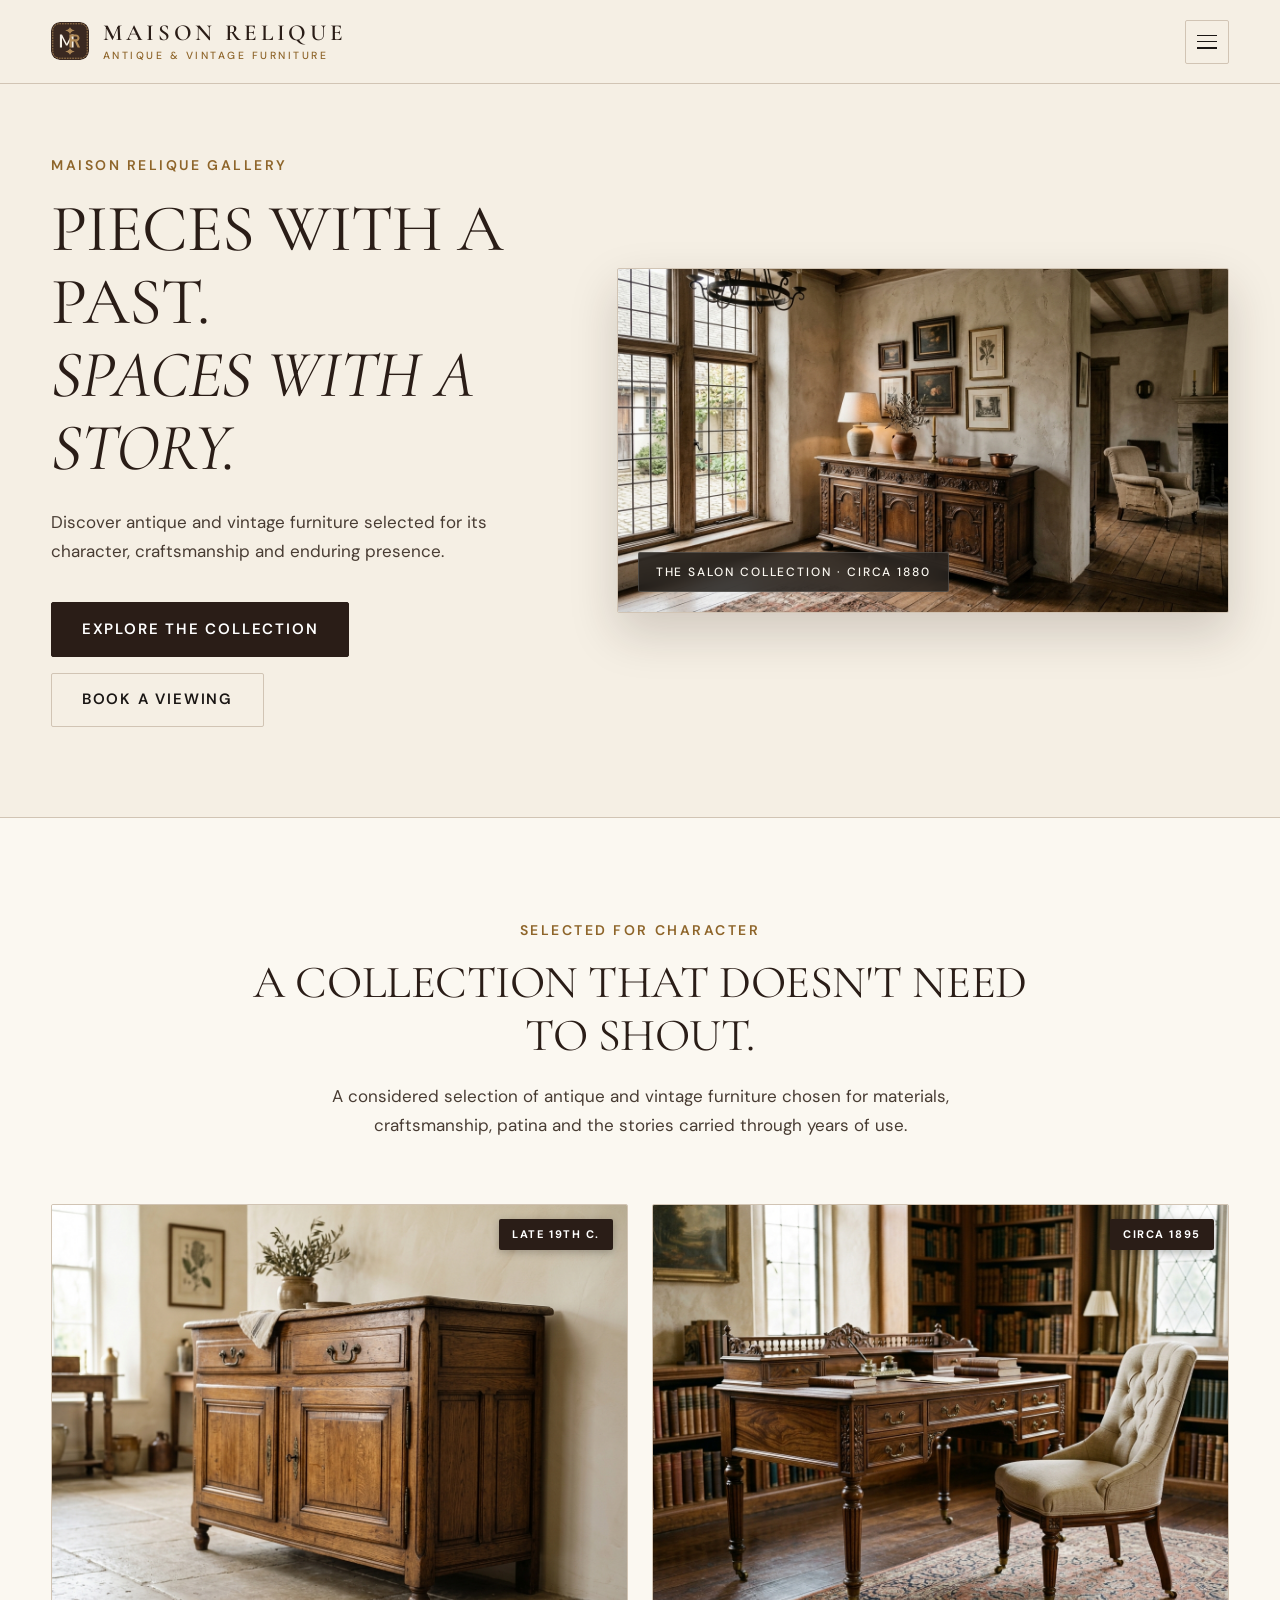
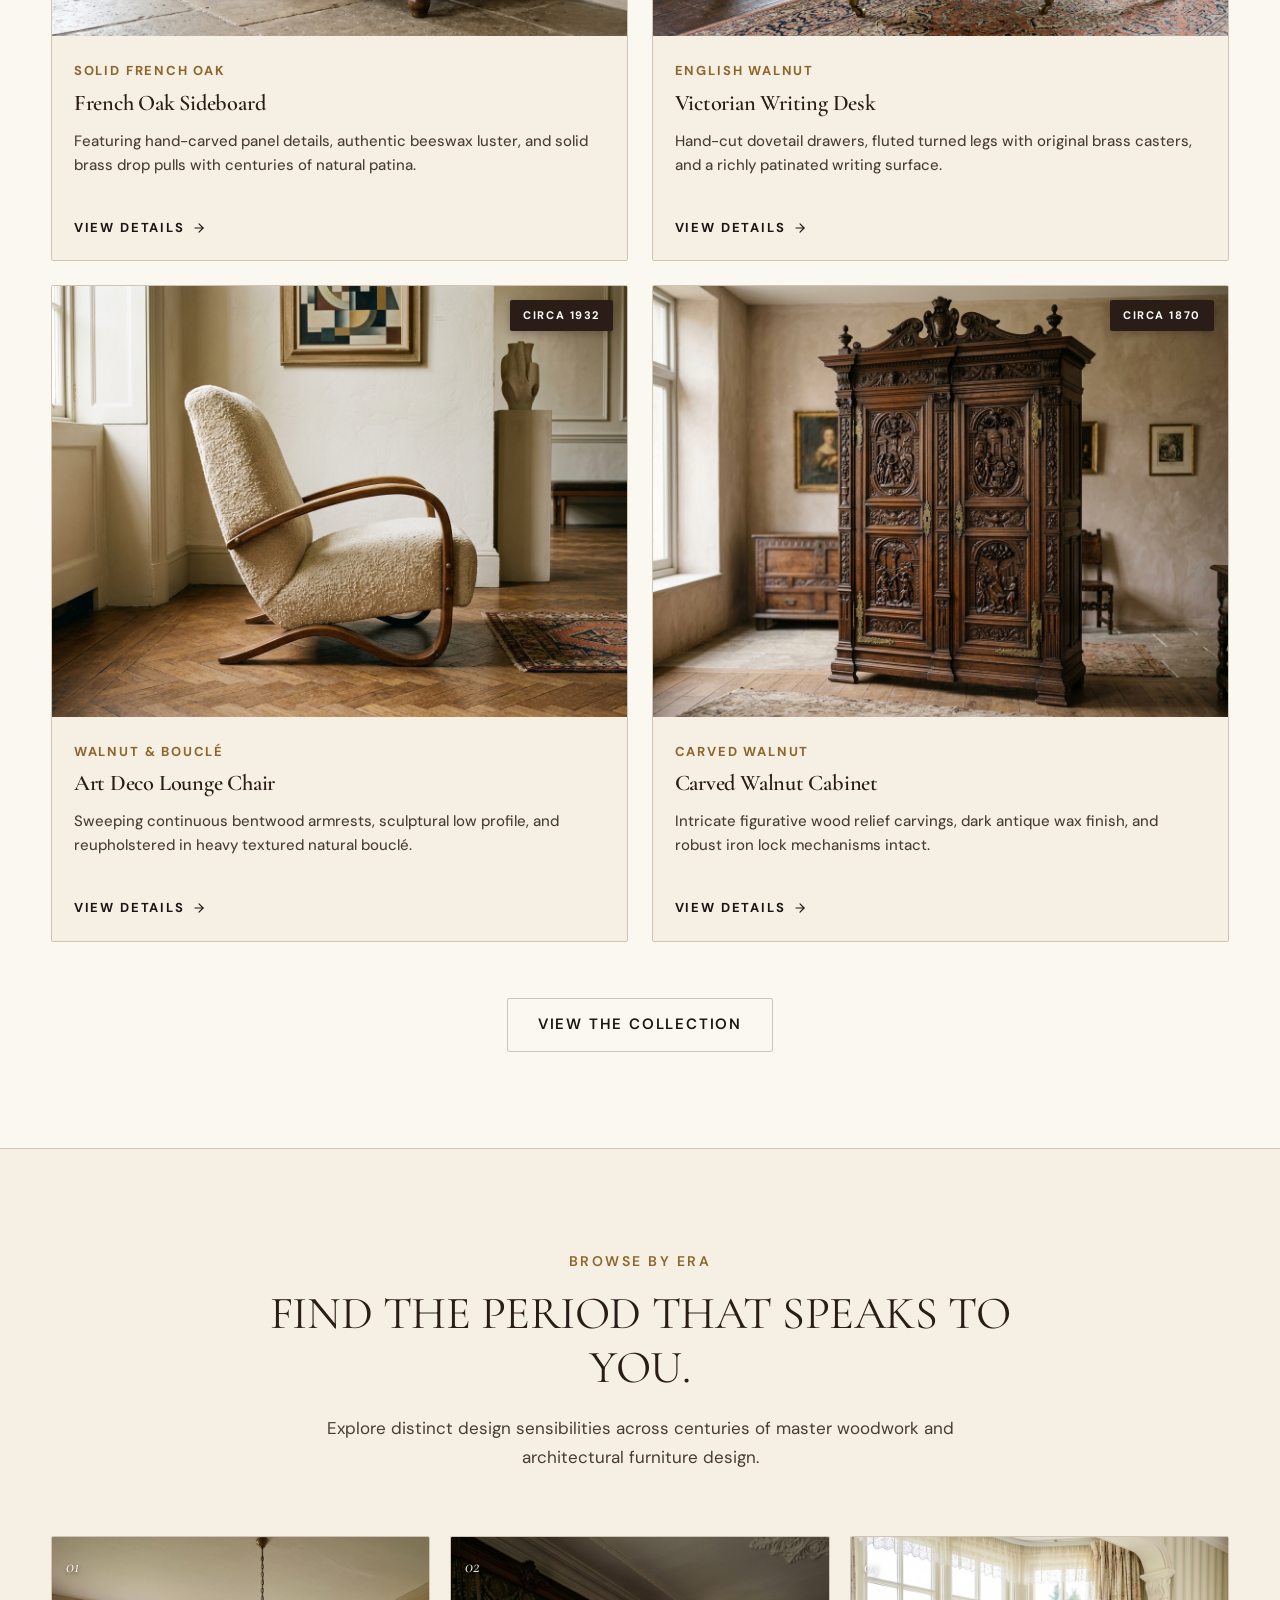
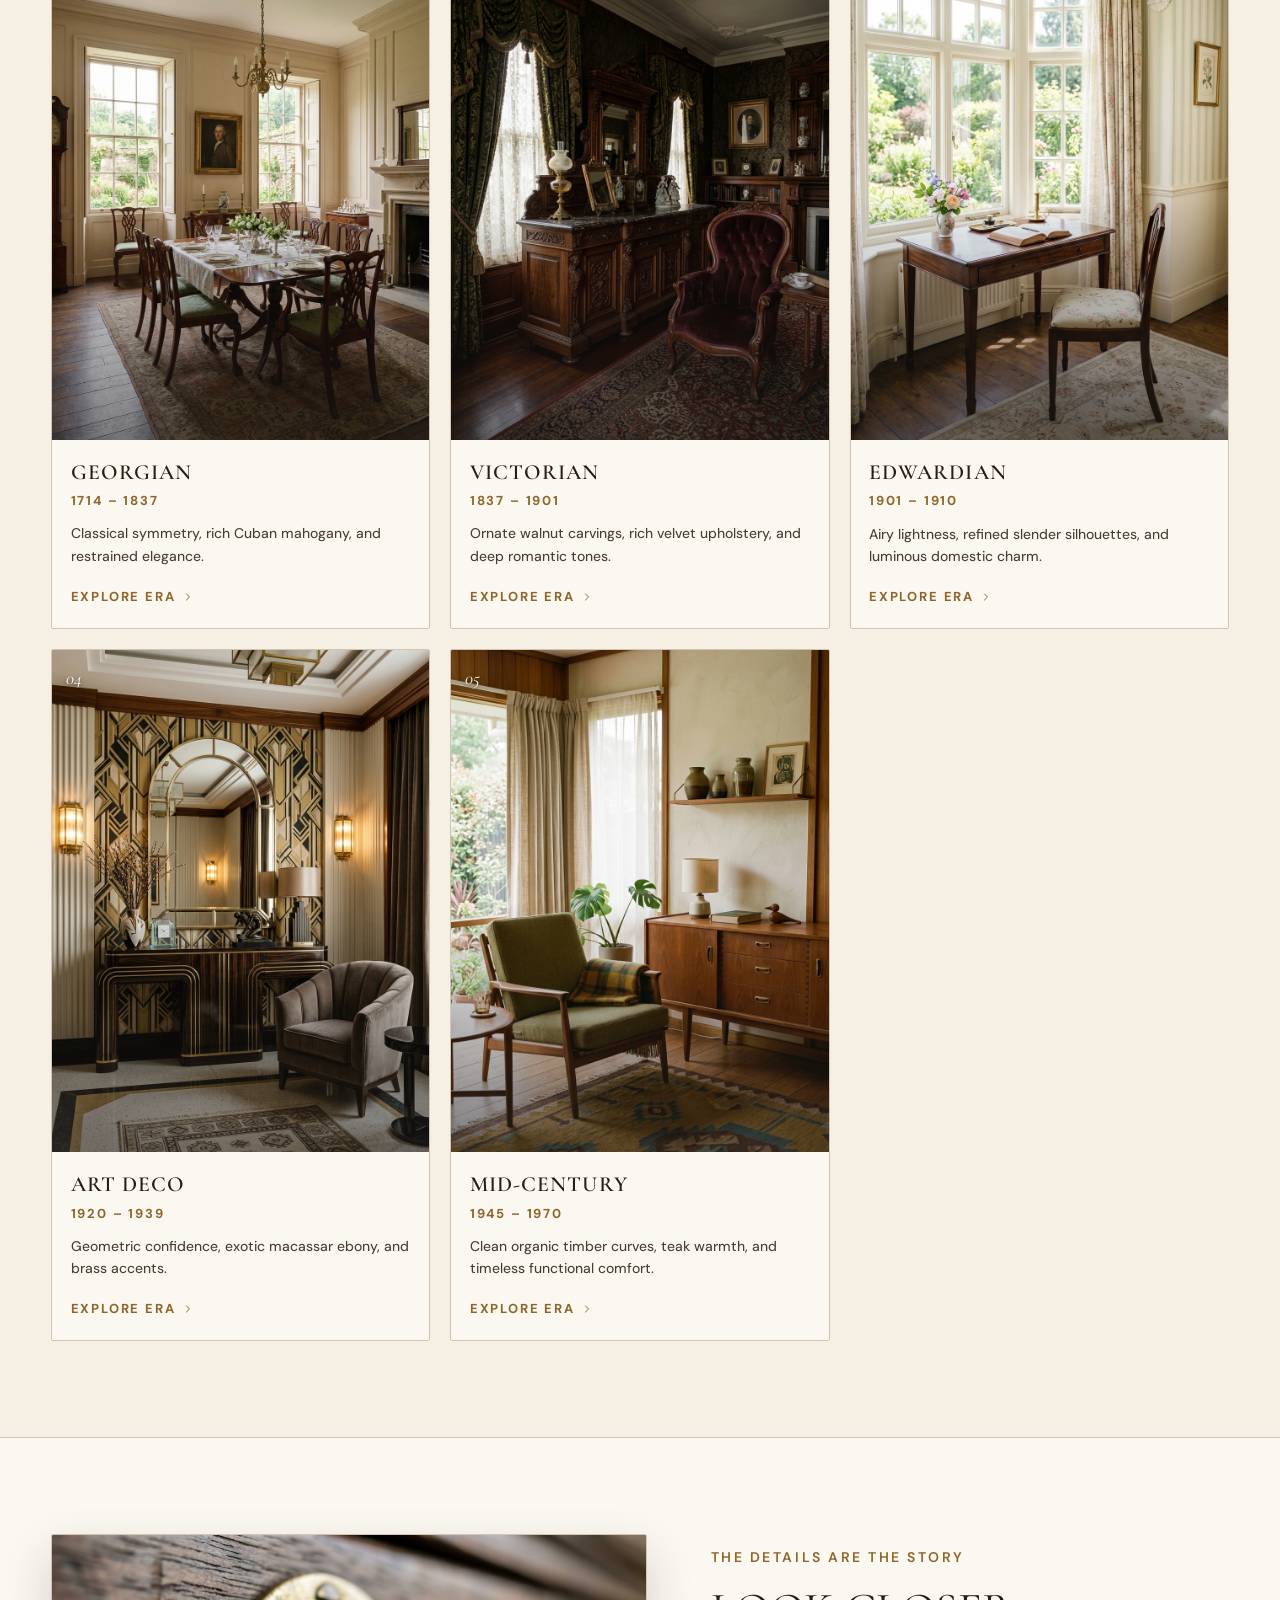
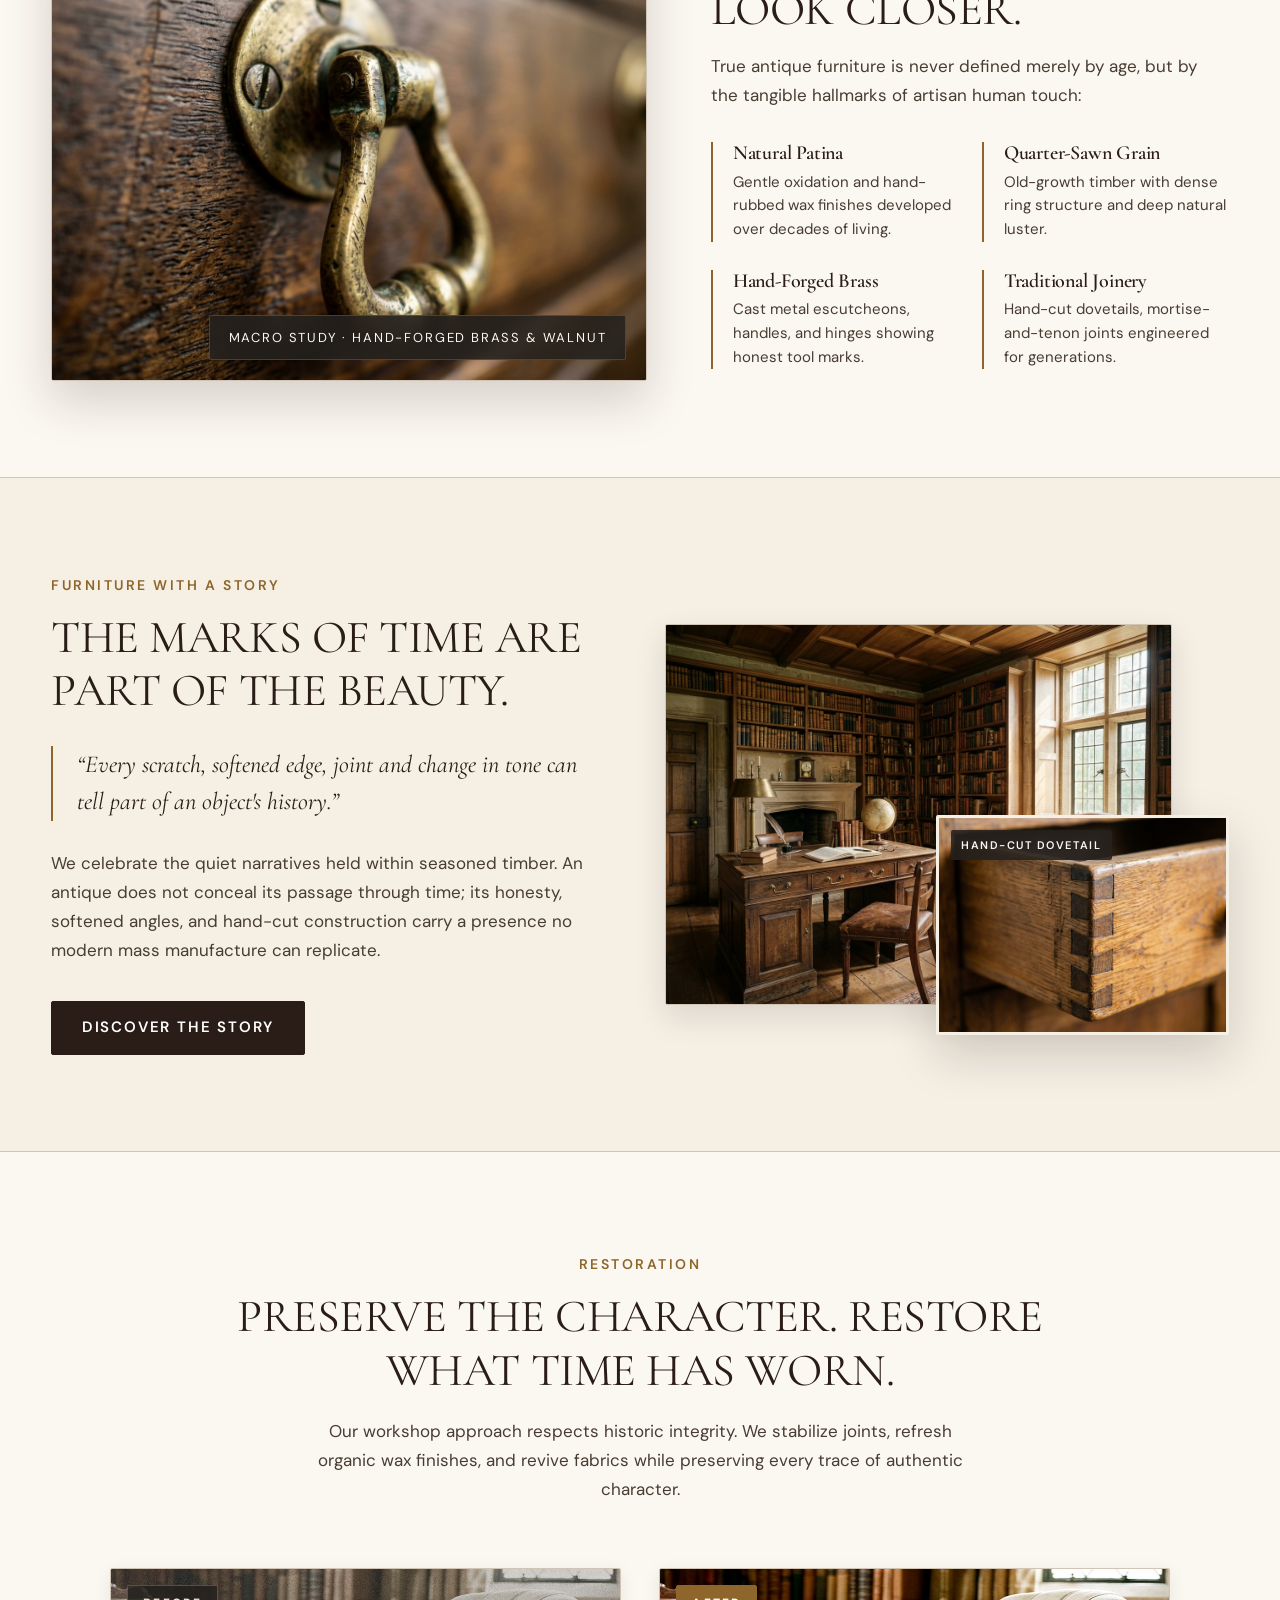
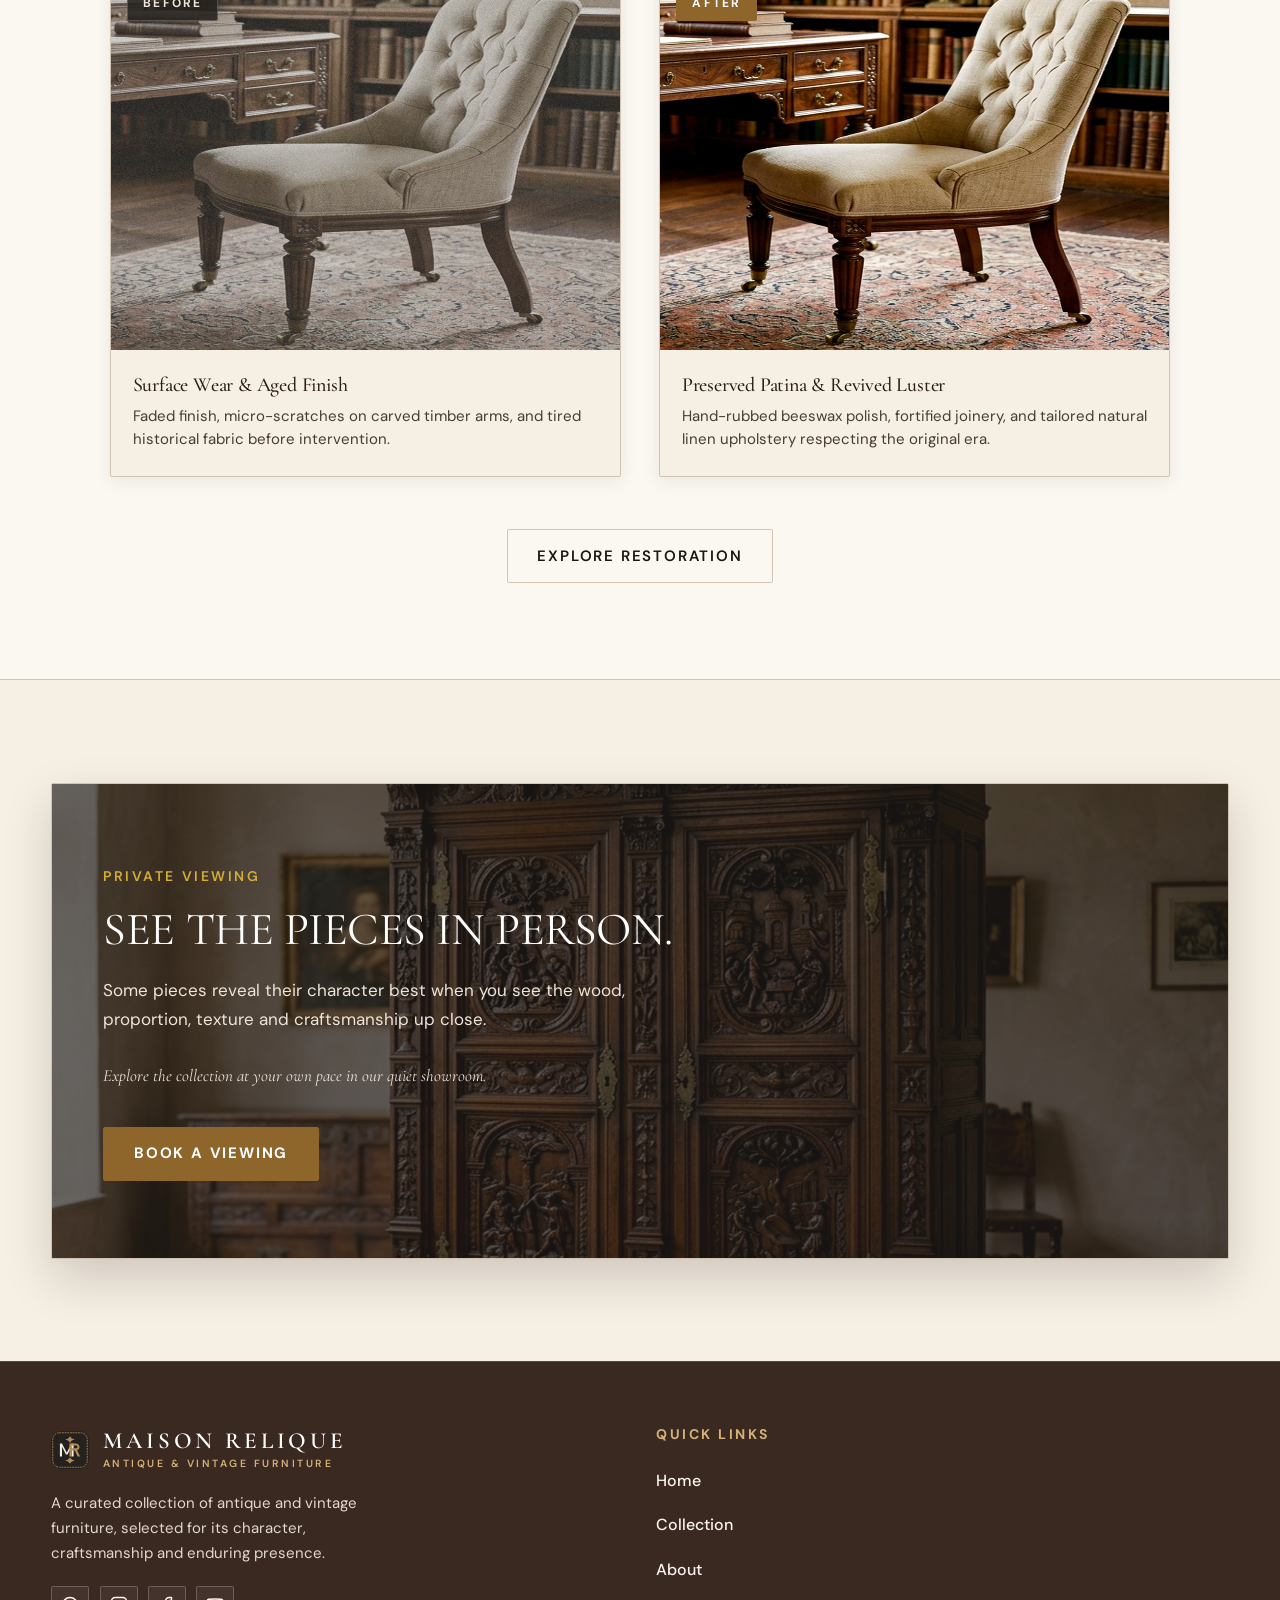
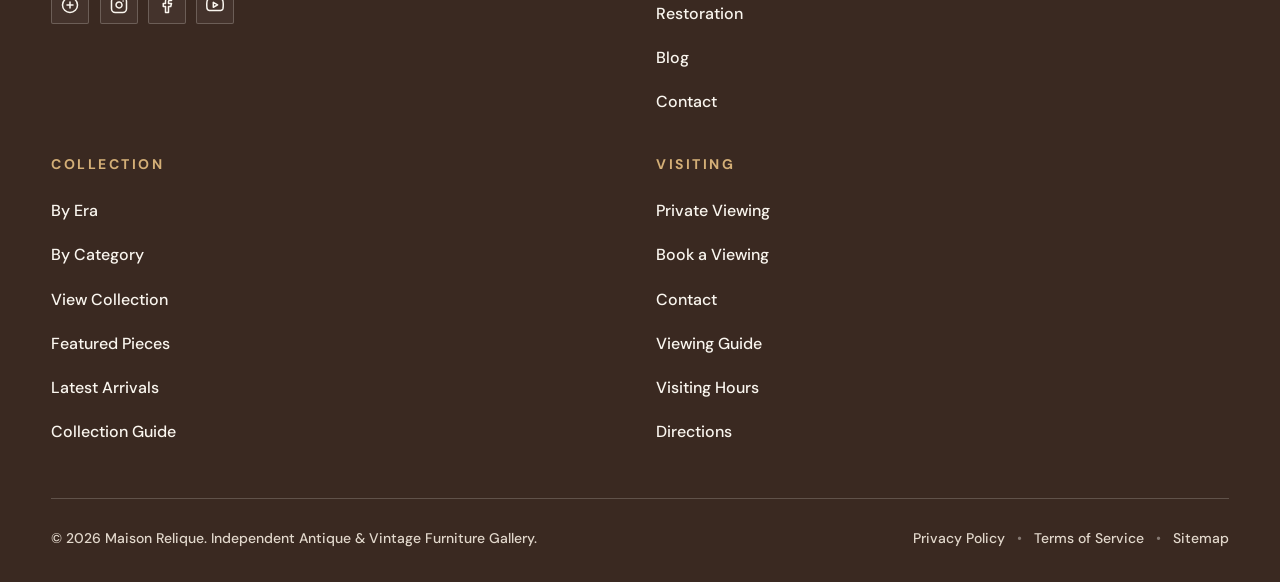
==== index.html @ ebb8146e "Initial commit" ====
<!DOCTYPE html>
<html lang="en" dir="ltr">
<head>
  <meta charset="UTF-8">
  <meta name="viewport" content="width=device-width, initial-scale=1.0">
  <title>MAISON RELIQUE — Antique &amp; Vintage Furniture Store</title>
  <meta name="description" content="Discover antique and vintage furniture selected for its character, craftsmanship and enduring presence. Pieces with a past. Spaces with a story.">

  <!-- Favicon -->
  <link rel="icon" type="image/svg+xml" href="assets/icons/favicon.svg">

  <!-- Google Fonts: Cormorant Garamond (Editorial Serif) & DM Sans (Modern Body) -->
  <link rel="preconnect" href="https://fonts.googleapis.com">
  <link rel="preconnect" href="https://fonts.gstatic.com" crossorigin>
  <link href="https://fonts.googleapis.com/css2?family=Cormorant+Garamond:ital,wght@0,300;0,400;0,500;0,600;0,700;1,400;1,600&family=DM+Sans:ital,opsz,wght@0,9..40,300;0,9..40,400;0,9..40,500;0,9..40,600;0,9..40,700;1,9..40,400&display=swap" rel="stylesheet">

  <!-- Main Stylesheet -->
  <link rel="stylesheet" href="assets/css/style.css">
</head>
<body>

  <!-- ============================================================
       GLOBAL NAVBAR (DESKTOP, TABLET & MOBILE)
       ============================================================ -->
  <header class="site-header" id="site-header">
    <div class="container header-inner">
      
      <!-- Brand Logo with MR Monogram -->
      <a href="index.html" class="brand-logo" aria-label="Maison Relique Homepage">
        <span class="brand-monogram" aria-hidden="true">
          <svg class="monogram-svg" width="38" height="38" viewBox="0 0 64 64" fill="none" xmlns="http://www.w3.org/2000/svg">
            <rect width="64" height="64" rx="14" fill="#3A2921" class="monogram-bg"/>
            <rect x="3" y="3" width="58" height="58" rx="11" fill="none" stroke="#B08A57" stroke-width="1.5" stroke-dasharray="3 1.5"/>
            <path d="M32 9 C30 13 26 14 24 14 C26 15 30 16 32 20 C34 16 38 15 40 14 C38 14 34 13 32 9 Z" fill="#B08A57"/>
            <path d="M32 55 C30 51 26 50 24 50 C26 49 30 48 32 44 C34 48 38 49 40 50 C38 50 34 51 32 55 Z" fill="#B08A57"/>
            <g>
              <path d="M15 43 L15 21 L18.5 21 L26.5 36.5 L34.5 21 L38 21 L38 43 L34.5 43 L34.5 26.5 L27.8 39.5 L25.2 39.5 L18.5 26.5 L18.5 43 Z" fill="#F5EFE4"/>
              <path d="M31 43 L31 21 L41.5 21 C45.5 21 48 23.5 48 27 C48 29.5 46.5 31.5 44 32.5 L49 43 L44.8 43 L40.2 33 L34.8 33 L34.8 43 Z M34.8 29.2 L41.2 29.2 C43.2 29.2 44.5 28.2 44.5 26.8 C44.5 25.4 43.2 24.5 41.2 24.5 L34.8 24.5 Z" fill="#B08A57"/>
            </g>
          </svg>
        </span>
        <span class="brand-text-group">
          <span class="brand-title">Maison Relique</span>
          <span class="brand-subtitle">Antique &amp; Vintage Furniture</span>
        </span>
      </a>

      <!-- Desktop Navigation (1281px+) -->
      <nav class="desktop-nav" aria-label="Primary Navigation">
        
        <!-- Home Dropdown -->
        <div class="nav-dropdown-wrapper">
          <button type="button" class="dropdown-toggle nav-link active" id="homeDropdownBtn" aria-haspopup="true" aria-expanded="false">
            <span>Home</span>
            <svg class="dropdown-arrow" width="12" height="12" viewBox="0 0 24 24" fill="none" stroke="currentColor" stroke-width="2" stroke-linecap="round" stroke-linejoin="round" aria-hidden="true"><polyline points="6 9 12 15 18 9"></polyline></svg>
          </button>
          <div class="dropdown-menu" role="menu" aria-labelledby="homeDropdownBtn">
            <a href="index.html" class="dropdown-item active" role="menuitem">Home 1</a>
            <a href="home2.html" class="dropdown-item" role="menuitem">Home 2</a>
          </div>
        </div>
        
        <!-- Direct Menu Links (Full Navigation) -->
        <a href="our-story.html" class="nav-link">About</a>
        <a href="products.html" class="nav-link">Products</a>
        <a href="journal.html" class="nav-link">Gallery</a>
        <a href="blog.html" class="nav-link">Blog</a>
        <a href="contact.html" class="nav-link">Contact</a>
      </nav>

      <!-- Action Controls (Theme, RTL, Login, Hamburger) -->
      <div class="header-actions">
        <!-- Theme Toggle Button -->
        <button type="button" class="icon-btn theme-toggle-btn" aria-label="Toggle Dark / Light Theme" title="Toggle Theme">
          <svg class="icon-moon" width="18" height="18" viewBox="0 0 24 24" fill="none" stroke="currentColor" stroke-width="2" stroke-linecap="round" stroke-linejoin="round" aria-hidden="true"><path d="M21 12.79A9 9 0 1 1 11.21 3 7 7 0 0 0 21 12.79z"></path></svg>
          <svg class="icon-sun" width="18" height="18" viewBox="0 0 24 24" fill="none" stroke="currentColor" stroke-width="2" stroke-linecap="round" stroke-linejoin="round" aria-hidden="true" style="display: none;"><circle cx="12" cy="12" r="5"></circle><line x1="12" y1="1" x2="12" y2="3"></line><line x1="12" y1="21" x2="12" y2="23"></line><line x1="4.22" y1="4.22" x2="5.64" y2="5.64"></line><line x1="18.36" y1="18.36" x2="19.78" y2="19.78"></line><line x1="1" y1="12" x2="3" y2="12"></line><line x1="21" y1="12" x2="23" y2="12"></line><line x1="4.22" y1="19.78" x2="5.64" y2="18.36"></line><line x1="18.36" y1="5.64" x2="19.78" y2="4.22"></line></svg>
        </button>

        <!-- RTL / LTR Toggle Button -->
        <button type="button" class="icon-btn rtl-toggle-btn" aria-label="Toggle Text Direction (RTL/LTR)" title="Toggle Direction">
          <svg width="18" height="18" viewBox="0 0 24 24" fill="none" stroke="currentColor" stroke-width="2" stroke-linecap="round" stroke-linejoin="round" aria-hidden="true"><path d="M4 12h16"></path><path d="M14 6l6 6-6 6"></path><path d="M10 18l-6-6 6-6"></path></svg>
        </button>

        <!-- Desktop Book a Viewing CTA Button (1281px+) -->
        <a href="contact.html#enquiry" class="btn btn-primary nav-cta-btn">Book a Viewing</a>

        <!-- Hamburger Menu Button (Visible on Tablet & Mobile) -->
        <button type="button" class="hamburger-btn" id="hamburger-btn" aria-label="Toggle Navigation Menu" aria-expanded="false" aria-controls="mobile-drawer">
          <span class="hamburger-icon">
            <span class="hamburger-line"></span>
            <span class="hamburger-line"></span>
            <span class="hamburger-line"></span>
          </span>
        </button>
      </div>

    </div>
  </header>

  <!-- ============================================================
       MOBILE & TABLET DRAWER NAVIGATION (USER GLOBAL RULE)
       ============================================================ -->
  <div class="drawer-backdrop" id="drawer-backdrop" aria-hidden="true"></div>

  <nav class="mobile-drawer" id="mobile-drawer" aria-label="Mobile and Tablet Navigation">
    <div class="drawer-header">
      <a href="index.html" class="brand-logo" aria-label="Maison Relique">
        <span class="brand-monogram" aria-hidden="true">
          <svg class="monogram-svg" width="32" height="32" viewBox="0 0 64 64" fill="none" xmlns="http://www.w3.org/2000/svg">
            <rect width="64" height="64" rx="14" fill="#3A2921" class="monogram-bg"/>
            <rect x="3" y="3" width="58" height="58" rx="11" fill="none" stroke="#B08A57" stroke-width="1.5" stroke-dasharray="3 1.5"/>
            <g>
              <path d="M15 43 L15 21 L18.5 21 L26.5 36.5 L34.5 21 L38 21 L38 43 L34.5 43 L34.5 26.5 L27.8 39.5 L25.2 39.5 L18.5 26.5 L18.5 43 Z" fill="#F5EFE4"/>
              <path d="M31 43 L31 21 L41.5 21 C45.5 21 48 23.5 48 27 C48 29.5 46.5 31.5 44 32.5 L49 43 L44.8 43 L40.2 33 L34.8 33 L34.8 43 Z M34.8 29.2 L41.2 29.2 C43.2 29.2 44.5 28.2 44.5 26.8 C44.5 25.4 43.2 24.5 41.2 24.5 L34.8 24.5 Z" fill="#B08A57"/>
            </g>
          </svg>
        </span>
        <span class="brand-text-group">
          <span class="brand-title">Maison Relique</span>
          <span class="brand-subtitle">Antique &amp; Vintage Furniture</span>
        </span>
      </a>
      <button type="button" class="icon-btn" id="drawer-close-btn" aria-label="Close navigation menu">
        <svg width="20" height="20" viewBox="0 0 24 24" fill="none" stroke="currentColor" stroke-width="2" stroke-linecap="round" stroke-linejoin="round" aria-hidden="true"><line x1="18" y1="6" x2="6" y2="18"></line><line x1="6" y1="6" x2="18" y2="18"></line></svg>
      </button>
    </div>

    <div class="drawer-body">
      <ul class="drawer-nav-list">
        <!-- Home Submenu -->
        <li class="drawer-nav-item">
          <button type="button" class="drawer-nav-link drawer-submenu-toggle expanded" aria-expanded="true">
            <span>Home</span>
            <svg width="14" height="14" viewBox="0 0 24 24" fill="none" stroke="currentColor" stroke-width="2" stroke-linecap="round" stroke-linejoin="round" aria-hidden="true"><polyline points="6 9 12 15 18 9"></polyline></svg>
          </button>
          <div class="drawer-submenu open">
            <a href="index.html" class="drawer-sublink active">Home 1</a>
            <a href="home2.html" class="drawer-sublink">Home 2</a>
          </div>
        </li>

        <li class="drawer-nav-item">
          <a href="our-story.html" class="drawer-nav-link">About</a>
        </li>
        <li class="drawer-nav-item">
          <a href="products.html" class="drawer-nav-link">Products</a>
        </li>
        <li class="drawer-nav-item">
          <a href="journal.html" class="drawer-nav-link">Gallery</a>
        </li>
        <li class="drawer-nav-item">
          <a href="blog.html" class="drawer-nav-link">Blog</a>
        </li>
        <li class="drawer-nav-item">
          <a href="contact.html" class="drawer-nav-link">Contact</a>
        </li>
      </ul>

      <!-- Controls in Drawer -->
      <div class="drawer-controls">
        <button type="button" class="drawer-control-btn theme-toggle-btn" aria-label="Toggle Dark / Light Theme">
          <svg class="icon-moon" width="16" height="16" viewBox="0 0 24 24" fill="none" stroke="currentColor" stroke-width="2" stroke-linecap="round" stroke-linejoin="round" aria-hidden="true"><path d="M21 12.79A9 9 0 1 1 11.21 3 7 7 0 0 0 21 12.79z"></path></svg>
          <svg class="icon-sun" width="16" height="16" viewBox="0 0 24 24" fill="none" stroke="currentColor" stroke-width="2" stroke-linecap="round" stroke-linejoin="round" aria-hidden="true" style="display: none;"><circle cx="12" cy="12" r="5"></circle><line x1="12" y1="1" x2="12" y2="3"></line><line x1="12" y1="21" x2="12" y2="23"></line><line x1="4.22" y1="4.22" x2="5.64" y2="5.64"></line><line x1="18.36" y1="18.36" x2="19.78" y2="19.78"></line><line x1="1" y1="12" x2="3" y2="12"></line><line x1="21" y1="12" x2="23" y2="12"></line><line x1="4.22" y1="19.78" x2="5.64" y2="18.36"></line><line x1="18.36" y1="5.64" x2="19.78" y2="4.22"></line></svg>
          <span class="theme-btn-label">Dark Mode</span>
        </button>

        <button type="button" class="drawer-control-btn rtl-toggle-btn" aria-label="Toggle Direction">
          <svg width="16" height="16" viewBox="0 0 24 24" fill="none" stroke="currentColor" stroke-width="2" stroke-linecap="round" stroke-linejoin="round" aria-hidden="true"><path d="M4 12h16"></path><path d="M14 6l6 6-6 6"></path><path d="M10 18l-6-6 6-6"></path></svg>
          <span class="rtl-btn-label">RTL View</span>
        </button>
      </div>

      <!-- Drawer CTAs -->
      <div class="drawer-actions">
        <a href="contact.html#enquiry" class="btn btn-primary" style="width: 100%;">Book a Viewing</a>
      </div>
    </div>
  </nav>

  <main id="main-content">

    <!-- ============================================================
         SECTION 1 — EDITORIAL HERO
         ============================================================ -->
    <section class="hero-section" id="hero">
      <div class="container">
        <div class="hero-grid">
          
          <!-- Editorial Text Area -->
          <div class="hero-content">
            <span class="eyebrow">Maison Relique Gallery</span>
            <h1 class="heading-xl hero-headline">
              <span>Pieces with a past.</span>
              <span class="editorial-italic">Spaces with a story.</span>
            </h1>
            <p class="body-lead hero-description">
              Discover antique and vintage furniture selected for its character, craftsmanship and enduring presence.
            </p>
            <div class="hero-ctas">
              <a href="collection.html" class="btn btn-primary">Explore the Collection</a>
              <a href="contact.html#enquiry" class="btn btn-secondary">Book a Viewing</a>
            </div>
          </div>

          <!-- Large Visual Composition -->
          <div class="hero-media-wrapper">
            <div class="hero-image-frame">
              <img src="assets/images/home/hero.jpg" alt="Editorial interior featuring a restored antique French sideboard and aged wooden flooring under natural daylight" width="1376" height="768" loading="eager" fetchpriority="high">
              <div class="hero-caption-tag">
                <span>The Salon Collection · Circa 1880</span>
              </div>
            </div>
          </div>

        </div>
      </div>
    </section>

    <!-- ============================================================
         SECTION 2 — CURATED COLLECTION
         ============================================================ -->
    <section class="curated-section section-padding" id="curated">
      <div class="container">
        
        <div class="section-header text-center">
          <span class="eyebrow">Selected for Character</span>
          <h2 class="heading-lg">A Collection That Doesn't Need to Shout.</h2>
          <p class="body-lead" style="max-width: 680px; margin: 1.25rem auto 0;">
            A considered selection of antique and vintage furniture chosen for materials, craftsmanship, patina and the stories carried through years of use.
          </p>
        </div>

        <div class="curated-grid">
          
          <!-- Card 01 -->
          <article class="furniture-card">
            <div class="card-image-wrap">
              <img src="assets/images/home/curated-01.jpg" alt="French Oak Sideboard with visible grain and aged brass drop handles" width="1200" height="896" loading="lazy">
              <span class="card-badge">Late 19th C.</span>
            </div>
            <div class="card-content">
              <span class="card-meta">Solid French Oak</span>
              <h3 class="card-title">French Oak Sideboard</h3>
              <p class="card-description">
                Featuring hand-carved panel details, authentic beeswax luster, and solid brass drop pulls with centuries of natural patina.
              </p>
              <div class="card-footer">
                <span class="card-cta">
                  <span>View Details</span>
                  <svg class="rtl-mirror" width="14" height="14" viewBox="0 0 24 24" fill="none" stroke="currentColor" stroke-width="2" stroke-linecap="round" stroke-linejoin="round" aria-hidden="true"><line x1="5" y1="12" x2="19" y2="12"></line><polyline points="12 5 19 12 12 19"></polyline></svg>
                </span>
              </div>
            </div>
          </article>

          <!-- Card 02 -->
          <article class="furniture-card">
            <div class="card-image-wrap">
              <img src="assets/images/home/curated-02.jpg" alt="Victorian Writing Desk with carved walnut finish and linen chair" width="1200" height="896" loading="lazy">
              <span class="card-badge">Circa 1895</span>
            </div>
            <div class="card-content">
              <span class="card-meta">English Walnut</span>
              <h3 class="card-title">Victorian Writing Desk</h3>
              <p class="card-description">
                Hand-cut dovetail drawers, fluted turned legs with original brass casters, and a richly patinated writing surface.
              </p>
              <div class="card-footer">
                <span class="card-cta">
                  <span>View Details</span>
                  <svg class="rtl-mirror" width="14" height="14" viewBox="0 0 24 24" fill="none" stroke="currentColor" stroke-width="2" stroke-linecap="round" stroke-linejoin="round" aria-hidden="true"><line x1="5" y1="12" x2="19" y2="12"></line><polyline points="12 5 19 12 12 19"></polyline></svg>
                </span>
              </div>
            </div>
          </article>

          <!-- Card 03 -->
          <article class="furniture-card">
            <div class="card-image-wrap">
              <img src="assets/images/home/curated-03.jpg" alt="Art Deco Lounge Chair in cream bouclé textured upholstery with bent walnut arms" width="1200" height="896" loading="lazy">
              <span class="card-badge">Circa 1932</span>
            </div>
            <div class="card-content">
              <span class="card-meta">Walnut &amp; Bouclé</span>
              <h3 class="card-title">Art Deco Lounge Chair</h3>
              <p class="card-description">
                Sweeping continuous bentwood armrests, sculptural low profile, and reupholstered in heavy textured natural bouclé.
              </p>
              <div class="card-footer">
                <span class="card-cta">
                  <span>View Details</span>
                  <svg class="rtl-mirror" width="14" height="14" viewBox="0 0 24 24" fill="none" stroke="currentColor" stroke-width="2" stroke-linecap="round" stroke-linejoin="round" aria-hidden="true"><line x1="5" y1="12" x2="19" y2="12"></line><polyline points="12 5 19 12 12 19"></polyline></svg>
                </span>
              </div>
            </div>
          </article>

          <!-- Card 04 -->
          <article class="furniture-card">
            <div class="card-image-wrap">
              <img src="assets/images/home/curated-04.jpg" alt="Tall Carved Walnut Cabinet with hand-carved relief doors and brass keyholes" width="1200" height="896" loading="lazy">
              <span class="card-badge">Circa 1870</span>
            </div>
            <div class="card-content">
              <span class="card-meta">Carved Walnut</span>
              <h3 class="card-title">Carved Walnut Cabinet</h3>
              <p class="card-description">
                Intricate figurative wood relief carvings, dark antique wax finish, and robust iron lock mechanisms intact.
              </p>
              <div class="card-footer">
                <span class="card-cta">
                  <span>View Details</span>
                  <svg class="rtl-mirror" width="14" height="14" viewBox="0 0 24 24" fill="none" stroke="currentColor" stroke-width="2" stroke-linecap="round" stroke-linejoin="round" aria-hidden="true"><line x1="5" y1="12" x2="19" y2="12"></line><polyline points="12 5 19 12 12 19"></polyline></svg>
                </span>
              </div>
            </div>
          </article>

        </div>

        <div class="section-footer-cta">
          <a href="#era" class="btn btn-secondary">View the Collection</a>
        </div>

      </div>
    </section>

    <!-- ============================================================
         SECTION 3 — BROWSE BY ERA
         ============================================================ -->
    <section class="era-section section-padding" id="era">
      <div class="container">
        
        <div class="section-header text-center">
          <span class="eyebrow">Browse by Era</span>
          <h2 class="heading-lg">Find the Period That Speaks to You.</h2>
          <p class="body-lead" style="max-width: 640px; margin: 1.25rem auto 0;">
            Explore distinct design sensibilities across centuries of master woodwork and architectural furniture design.
          </p>
        </div>

        <div class="era-grid">
          
          <!-- 01 Georgian -->
          <a href="#curated" class="era-card" aria-label="Explore Georgian Era Collection">
            <div class="era-image-wrap">
              <img src="assets/images/home/georgian.jpg" alt="Georgian mahogany dining table with Chippendale chairs in sunlit room" width="896" height="1200" loading="lazy">
              <div class="era-overlay"></div>
              <span class="era-number">01</span>
            </div>
            <div class="era-content">
              <h3 class="era-name">Georgian</h3>
              <span class="era-years">1714 – 1837</span>
              <p class="era-desc">Classical symmetry, rich Cuban mahogany, and restrained elegance.</p>
              <span class="era-explore">
                <span>Explore Era</span>
                <svg class="rtl-mirror" width="12" height="12" viewBox="0 0 24 24" fill="none" stroke="currentColor" stroke-width="2" stroke-linecap="round" stroke-linejoin="round" aria-hidden="true"><polyline points="9 18 15 12 9 6"></polyline></svg>
              </span>
            </div>
          </a>

          <!-- 02 Victorian -->
          <a href="#curated" class="era-card" aria-label="Explore Victorian Era Collection">
            <div class="era-image-wrap">
              <img src="assets/images/home/victorian.jpg" alt="Victorian walnut credenza and deep velvet armchair in parlor" width="896" height="1200" loading="lazy">
              <div class="era-overlay"></div>
              <span class="era-number">02</span>
            </div>
            <div class="era-content">
              <h3 class="era-name">Victorian</h3>
              <span class="era-years">1837 – 1901</span>
              <p class="era-desc">Ornate walnut carvings, rich velvet upholstery, and deep romantic tones.</p>
              <span class="era-explore">
                <span>Explore Era</span>
                <svg class="rtl-mirror" width="12" height="12" viewBox="0 0 24 24" fill="none" stroke="currentColor" stroke-width="2" stroke-linecap="round" stroke-linejoin="round" aria-hidden="true"><polyline points="9 18 15 12 9 6"></polyline></svg>
              </span>
            </div>
          </a>

          <!-- 03 Edwardian -->
          <a href="#curated" class="era-card" aria-label="Explore Edwardian Era Collection">
            <div class="era-image-wrap">
              <img src="assets/images/home/edwardian.jpg" alt="Edwardian bright sunlit reading table and slender wooden chair" width="896" height="1200" loading="lazy">
              <div class="era-overlay"></div>
              <span class="era-number">03</span>
            </div>
            <div class="era-content">
              <h3 class="era-name">Edwardian</h3>
              <span class="era-years">1901 – 1910</span>
              <p class="era-desc">Airy lightness, refined slender silhouettes, and luminous domestic charm.</p>
              <span class="era-explore">
                <span>Explore Era</span>
                <svg class="rtl-mirror" width="12" height="12" viewBox="0 0 24 24" fill="none" stroke="currentColor" stroke-width="2" stroke-linecap="round" stroke-linejoin="round" aria-hidden="true"><polyline points="9 18 15 12 9 6"></polyline></svg>
              </span>
            </div>
          </a>

          <!-- 04 Art Deco -->
          <a href="#curated" class="era-card" aria-label="Explore Art Deco Collection">
            <div class="era-image-wrap">
              <img src="assets/images/home/art-deco.jpg" alt="Art Deco geometric macassar ebony console and arched mirror" width="896" height="1200" loading="lazy">
              <div class="era-overlay"></div>
              <span class="era-number">04</span>
            </div>
            <div class="era-content">
              <h3 class="era-name">Art Deco</h3>
              <span class="era-years">1920 – 1939</span>
              <p class="era-desc">Geometric confidence, exotic macassar ebony, and brass accents.</p>
              <span class="era-explore">
                <span>Explore Era</span>
                <svg class="rtl-mirror" width="12" height="12" viewBox="0 0 24 24" fill="none" stroke="currentColor" stroke-width="2" stroke-linecap="round" stroke-linejoin="round" aria-hidden="true"><polyline points="9 18 15 12 9 6"></polyline></svg>
              </span>
            </div>
          </a>

          <!-- 05 Mid-Century -->
          <a href="#curated" class="era-card" aria-label="Explore Mid-Century Vintage Collection">
            <div class="era-image-wrap">
              <img src="assets/images/home/mid-century.jpg" alt="Mid-Century teak sideboard and low-profile lounge chair" width="896" height="1200" loading="lazy">
              <div class="era-overlay"></div>
              <span class="era-number">05</span>
            </div>
            <div class="era-content">
              <h3 class="era-name">Mid-Century</h3>
              <span class="era-years">1945 – 1970</span>
              <p class="era-desc">Clean organic timber curves, teak warmth, and timeless functional comfort.</p>
              <span class="era-explore">
                <span>Explore Era</span>
                <svg class="rtl-mirror" width="12" height="12" viewBox="0 0 24 24" fill="none" stroke="currentColor" stroke-width="2" stroke-linecap="round" stroke-linejoin="round" aria-hidden="true"><polyline points="9 18 15 12 9 6"></polyline></svg>
              </span>
            </div>
          </a>

        </div>

      </div>
    </section>

    <!-- ============================================================
         SECTION 4 — THE DETAILS THAT MATTER
         ============================================================ -->
    <section class="details-section section-padding" id="details">
      <div class="container">
        <div class="details-grid">
          
          <!-- Macro Detail Image -->
          <div class="details-media">
            <div class="details-image-frame">
              <img src="assets/images/home/details.jpg" alt="Macro close-up of antique solid brass drop pull handle on aged walnut wood with natural patina" width="1200" height="896" loading="lazy">
              <div class="details-caption-pill">
                <span>Macro Study · Hand-Forged Brass &amp; Walnut</span>
              </div>
            </div>
          </div>

          <!-- Editorial Text & Breakdown -->
          <div class="details-content">
            <span class="eyebrow">The Details Are the Story</span>
            <h2 class="heading-lg">Look Closer.</h2>
            <p class="body-lead" style="margin-top: 1rem;">
              True antique furniture is never defined merely by age, but by the tangible hallmarks of artisan human touch:
            </p>

            <div class="details-list">
              <div class="detail-item">
                <h3 class="detail-item-title">Natural Patina</h3>
                <p class="detail-item-text">Gentle oxidation and hand-rubbed wax finishes developed over decades of living.</p>
              </div>

              <div class="detail-item">
                <h3 class="detail-item-title">Quarter-Sawn Grain</h3>
                <p class="detail-item-text">Old-growth timber with dense ring structure and deep natural luster.</p>
              </div>

              <div class="detail-item">
                <h3 class="detail-item-title">Hand-Forged Brass</h3>
                <p class="detail-item-text">Cast metal escutcheons, handles, and hinges showing honest tool marks.</p>
              </div>

              <div class="detail-item">
                <h3 class="detail-item-title">Traditional Joinery</h3>
                <p class="detail-item-text">Hand-cut dovetails, mortise-and-tenon joints engineered for generations.</p>
              </div>
            </div>
          </div>

        </div>
      </div>
    </section>

    <!-- ============================================================
         SECTION 5 — FURNITURE WITH A STORY
         ============================================================ -->
    <section class="story-section section-padding" id="story">
      <div class="container">
        <div class="story-grid">
          
          <!-- Story Editorial Content -->
          <div class="story-content">
            <span class="eyebrow">Furniture with a Story</span>
            <h2 class="heading-lg">The Marks of Time Are Part of the Beauty.</h2>
            
            <blockquote class="story-quote">
              &ldquo;Every scratch, softened edge, joint and change in tone can tell part of an object's history.&rdquo;
            </blockquote>

            <p class="body-lead story-paragraph">
              We celebrate the quiet narratives held within seasoned timber. An antique does not conceal its passage through time; its honesty, softened angles, and hand-cut construction carry a presence no modern mass manufacture can replicate.
            </p>

            <div>
              <a href="#curated" class="btn btn-primary">Discover the Story</a>
            </div>
          </div>

          <!-- Asymmetric Visual Composition (Main Room + Dovetail Inset) -->
          <div class="story-visual-composition">
            <div class="story-main-frame">
              <img src="assets/images/home/story-main.jpg" alt="Atmospheric antique library with writing desk and book-lined walls under natural sunlight" width="1200" height="896" loading="lazy">
            </div>
            
            <div class="story-detail-frame">
              <img src="assets/images/home/story-detail.jpg" alt="Macro detail of authentic hand-cut dovetail woodworking joint in solid oak drawer" width="1200" height="896" loading="lazy">
              <span class="story-detail-tag">Hand-Cut Dovetail</span>
            </div>
          </div>

        </div>
      </div>
    </section>

    <!-- ============================================================
         SECTION 6 — RESTORATION PREVIEW
         ============================================================ -->
    <section class="restoration-section section-padding" id="restoration">
      <div class="container">
        
        <div class="section-header text-center">
          <span class="eyebrow">Restoration</span>
          <h2 class="heading-lg">Preserve the Character. Restore What Time Has Worn.</h2>
          <p class="body-lead" style="max-width: 680px; margin: 1.25rem auto 0;">
            Our workshop approach respects historic integrity. We stabilize joints, refresh organic wax finishes, and revive fabrics while preserving every trace of authentic character.
          </p>
        </div>

        <div class="restoration-interactive-wrap">
          
          <!-- Before Card -->
          <div class="restoration-side">
            <div class="restoration-img-box">
              <img src="assets/images/home/restoration-before.jpg" alt="Antique wooden armchair before restoration showing aged surface wear and faded finish" width="1000" height="750" loading="lazy">
              <span class="restoration-label label-before">Before</span>
            </div>
            <div class="restoration-info">
              <h4>Surface Wear &amp; Aged Finish</h4>
              <p>Faded finish, micro-scratches on carved timber arms, and tired historical fabric before intervention.</p>
            </div>
          </div>

          <!-- After Card -->
          <div class="restoration-side">
            <div class="restoration-img-box">
              <img src="assets/images/home/restoration-after.jpg" alt="Antique wooden armchair after master artisan restoration with rich French polish and fresh linen" width="1000" height="750" loading="lazy">
              <span class="restoration-label label-after">After</span>
            </div>
            <div class="restoration-info">
              <h4>Preserved Patina &amp; Revived Luster</h4>
              <p>Hand-rubbed beeswax polish, fortified joinery, and tailored natural linen upholstery respecting the original era.</p>
            </div>
          </div>

        </div>

        <div class="section-footer-cta">
          <a href="restoration.html" class="btn btn-secondary">Explore Restoration</a>
        </div>

      </div>
    </section>

    <!-- ============================================================
         SECTION 7 — PRIVATE VIEWING CTA
         ============================================================ -->
    <section class="viewing-section" id="viewing">
      <div class="container">
        <div class="viewing-banner-card">
          <img src="assets/images/home/viewing.jpg" class="viewing-bg-img" alt="Private viewing salon in antique gallery prepared with quiet curated furniture" width="1376" height="768" loading="lazy">
          
          <div class="viewing-card-content">
            <span class="eyebrow">Private Viewing</span>
            <h2 class="heading-lg">See the Pieces in Person.</h2>
            <p>
              Some pieces reveal their character best when you see the wood, proportion, texture and craftsmanship up close.
            </p>
            <p class="viewing-secondary-note">
              Explore the collection at your own pace in our quiet showroom.
            </p>
            <div>
              <a href="contact.html#enquiry" class="btn btn-brass">Book a Viewing</a>
            </div>
          </div>
        </div>
      </div>
    </section>

  </main>

  <!-- ============================================================
       HOMEPAGE FOOTER (REDESIGNED 4-COLUMN BRAND SYSTEM)
       ============================================================ -->
  <footer class="site-footer">
    <div class="container">
      
      <div class="footer-top">
        
        <!-- COLUMN 1 — BRAND -->
        <div class="footer-brand">
          <a href="index.html" class="brand-logo footer-brand-logo" aria-label="Maison Relique Homepage">
            <span class="brand-monogram" aria-hidden="true">
              <svg class="monogram-svg" width="38" height="38" viewBox="0 0 64 64" fill="none" xmlns="http://www.w3.org/2000/svg">
                <rect width="64" height="64" rx="14" fill="#25211E"/>
                <rect x="3" y="3" width="58" height="58" rx="11" fill="none" stroke="#B08A57" stroke-width="1.5" stroke-dasharray="3 1.5"/>
                <path d="M32 9 C30 13 26 14 24 14 C26 15 30 16 32 20 C34 16 38 15 40 14 C38 14 34 13 32 9 Z" fill="#B08A57"/>
                <path d="M32 55 C30 51 26 50 24 50 C26 49 30 48 32 44 C34 48 38 49 40 50 C38 50 34 51 32 55 Z" fill="#B08A57"/>
                <g>
                  <path d="M15 43 L15 21 L18.5 21 L26.5 36.5 L34.5 21 L38 21 L38 43 L34.5 43 L34.5 26.5 L27.8 39.5 L25.2 39.5 L18.5 26.5 L18.5 43 Z" fill="#F5EFE4"/>
                  <path d="M31 43 L31 21 L41.5 21 C45.5 21 48 23.5 48 27 C48 29.5 46.5 31.5 44 32.5 L49 43 L44.8 43 L40.2 33 L34.8 33 L34.8 43 Z M34.8 29.2 L41.2 29.2 C43.2 29.2 44.5 28.2 44.5 26.8 C44.5 25.4 43.2 24.5 41.2 24.5 L34.8 24.5 Z" fill="#B08A57"/>
                </g>
              </svg>
            </span>
            <span class="brand-text-group">
              <span class="brand-title">Maison Relique</span>
              <span class="brand-subtitle">Antique &amp; Vintage Furniture</span>
            </span>
          </a>
          <p class="footer-description">
            A curated collection of antique and vintage furniture, selected for its character, craftsmanship and enduring presence.
          </p>
          <div class="footer-social">
            <a href="https://pinterest.com" class="social-icon-btn" aria-label="Maison Relique on Pinterest" target="_blank" rel="noopener noreferrer">
              <svg width="18" height="18" viewBox="0 0 24 24" fill="none" stroke="currentColor" stroke-width="2" stroke-linecap="round" stroke-linejoin="round" aria-hidden="true"><line x1="12" y1="8" x2="12" y2="16"></line><line x1="8" y1="12" x2="16" y2="12"></line><circle cx="12" cy="12" r="10"></circle></svg>
            </a>
            <a href="https://instagram.com" class="social-icon-btn" aria-label="Maison Relique on Instagram" target="_blank" rel="noopener noreferrer">
              <svg width="18" height="18" viewBox="0 0 24 24" fill="none" stroke="currentColor" stroke-width="2" stroke-linecap="round" stroke-linejoin="round" aria-hidden="true"><rect x="2" y="2" width="20" height="20" rx="5" ry="5"></rect><path d="M16 11.37A4 4 0 1 1 12.63 8 4 4 0 0 1 16 11.37z"></path><line x1="17.5" y1="6.5" x2="17.51" y2="6.5"></line></svg>
            </a>
            <a href="https://facebook.com" class="social-icon-btn" aria-label="Maison Relique on Facebook" target="_blank" rel="noopener noreferrer">
              <svg width="18" height="18" viewBox="0 0 24 24" fill="none" stroke="currentColor" stroke-width="2" stroke-linecap="round" stroke-linejoin="round" aria-hidden="true"><path d="M18 2h-3a5 5 0 0 0-5 5v3H7v4h3v8h4v-8h3l1-4h-4V7a1 1 0 0 1 1-1h3z"></path></svg>
            </a>
            <a href="https://youtube.com" class="social-icon-btn" aria-label="Maison Relique on YouTube" target="_blank" rel="noopener noreferrer">
              <svg width="18" height="18" viewBox="0 0 24 24" fill="none" stroke="currentColor" stroke-width="2" stroke-linecap="round" stroke-linejoin="round" aria-hidden="true"><path d="M22.54 6.42a2.78 2.78 0 0 0-1.94-2C18.88 4 12 4 12 4s-6.88 0-8.6.46a2.78 2.78 0 0 0-1.94 2A29 29 0 0 0 1 11.75a29 29 0 0 0 .46 5.33A2.78 2.78 0 0 0 3.4 19c1.72.46 8.6.46 8.6.46s6.88 0 8.6-.46a2.78 2.78 0 0 0 1.94-2 29 29 0 0 0 .46-5.25 29 29 0 0 0-.46-5.33z"></path><polygon points="9.75 15.02 15.5 11.75 9.75 8.48 9.75 15.02"></polygon></svg>
            </a>
          </div>
        </div>

        <!-- COLUMN 2 — QUICK LINKS -->
        <div class="footer-col">
          <h4 class="footer-col-title">Quick Links</h4>
          <ul class="footer-links">
            <li><a href="index.html" class="footer-link">Home</a></li>
            <li><a href="collection.html" class="footer-link">Collection</a></li>
            <li><a href="our-story.html" class="footer-link">About</a></li>
            <li><a href="restoration.html" class="footer-link">Restoration</a></li>
            <li><a href="blog.html" class="footer-link">Blog</a></li>
            <li><a href="contact.html" class="footer-link">Contact</a></li>
          </ul>
        </div>

        <!-- COLUMN 3 — COLLECTION -->
        <div class="footer-col">
          <h4 class="footer-col-title">Collection</h4>
          <ul class="footer-links">
            <li><a href="collection.html#era-index" class="footer-link">By Era</a></li>
            <li><a href="collection.html#category-index" class="footer-link">By Category</a></li>
            <li><a href="collection.html" class="footer-link">View Collection</a></li>
            <li><a href="collection.html#selection" class="footer-link">Featured Pieces</a></li>
            <li><a href="collection.html#between" class="footer-link">Latest Arrivals</a></li>
            <li><a href="collection.html#scale-guide" class="footer-link">Collection Guide</a></li>
          </ul>
        </div>

                <!-- COLUMN 4 — VISITING -->
        <div class="footer-col">
          <h4 class="footer-col-title">Visiting</h4>
          <ul class="footer-links">
            <li><a href="contact.html#enquiry" class="footer-link">Private Viewing</a></li>
            <li><a href="contact.html#enquiry" class="footer-link">Book a Viewing</a></li>
            <li><a href="contact.html" class="footer-link">Contact</a></li>
            <li><a href="contact.html#plan-visit" class="footer-link">Viewing Guide</a></li>
            <li><a href="contact.html#plan-visit" class="footer-link">Visiting Hours</a></li>
            <li><a href="contact.html#plan-visit" class="footer-link">Directions</a></li>
          </ul>
        </div>

      </div>

      <!-- Footer Bottom Bar (Only ONE intentional secondary row) -->
      <div class="footer-bottom">
        <p class="footer-copyright">&copy; 2026 Maison Relique. Independent Antique &amp; Vintage Furniture Gallery.</p>
        <div class="footer-legal-links">
          <a href="#site-header" class="legal-link">Privacy Policy</a>
          <span class="legal-separator" aria-hidden="true">&bull;</span>
          <a href="#site-header" class="legal-link">Terms of Service</a>
          <span class="legal-separator" aria-hidden="true">&bull;</span>
          <a href="#site-header" class="legal-link">Sitemap</a>
        </div>
      </div>

    </div>
  </footer>

  <!-- ============================================================
       PRIVATE VIEWING BOOKING MODAL
       ============================================================ -->
  <div class="modal-backdrop" id="modal-backdrop" aria-hidden="true">
    <div class="modal-dialog" id="viewing-modal" role="dialog" aria-modal="true" aria-labelledby="modal-title">
      <div class="modal-header">
        <h3 id="modal-title" class="heading-md">Book a Private Viewing</h3>
        <button type="button" class="icon-btn" id="modal-close-btn" aria-label="Close booking modal">
          <svg width="20" height="20" viewBox="0 0 24 24" fill="none" stroke="currentColor" stroke-width="2" stroke-linecap="round" stroke-linejoin="round" aria-hidden="true"><line x1="18" y1="6" x2="6" y2="18"></line><line x1="6" y1="6" x2="18" y2="18"></line></svg>
        </button>
      </div>

      <div class="modal-body">
        <form id="viewing-booking-form">
          <p class="body-lead" style="margin-bottom: 1.5rem; font-size: 0.9375rem;">
            Experience our curated pieces in a quiet, unhurried gallery setting. Please share your preferences below.
          </p>

          <div class="form-group">
            <label for="viewing-name" class="form-label">Full Name</label>
            <input type="text" id="viewing-name" class="form-input" placeholder="e.g. Eleanor Vance" required>
          </div>

          <div class="form-group">
            <label for="viewing-era" class="form-label">Period or Piece of Interest</label>
            <select id="viewing-era" class="form-select">
              <option value="all">General Collection Viewing</option>
              <option value="georgian">Georgian (1714 – 1837)</option>
              <option value="victorian">Victorian (1837 – 1901)</option>
              <option value="edwardian">Edwardian (1901 – 1910)</option>
              <option value="art-deco">Art Deco (1920 – 1939)</option>
              <option value="mid-century">Mid-Century (1945 – 1970)</option>
              <option value="restoration">Restoration Consultation</option>
            </select>
          </div>

          <div class="form-group">
            <label for="viewing-notes" class="form-label">Viewing Notes &amp; Preferred Time</label>
            <textarea id="viewing-notes" class="form-textarea" rows="3" placeholder="Tell us if there is a specific piece you wish to inspect..."></textarea>
          </div>

          <button type="submit" class="btn btn-primary" style="width: 100%; margin-top: 0.5rem;">Request Appointment</button>
        </form>

        <div id="modal-success-state" style="display: none; text-align: center; padding: 2rem 1rem;">
          <div style="color: var(--color-secondary); margin-bottom: 1rem;">
            <svg width="48" height="48" viewBox="0 0 24 24" fill="none" stroke="currentColor" stroke-width="2" stroke-linecap="round" stroke-linejoin="round" style="margin: 0 auto;" aria-hidden="true"><path d="M22 11.08V12a10 10 0 1 1-5.93-9.14"></path><polyline points="22 4 12 14.01 9 11.01"></polyline></svg>
          </div>
          <h4 class="heading-md" style="margin-bottom: 0.5rem;">Viewing Request Received</h4>
          <p class="body-lead" style="font-size: 0.9375rem;">
            Thank you. We will prepare the gallery space for your visit and confirm your appointment shortly.
          </p>
        </div>
      </div>
    </div>
  </div>

  <!-- ============================================================
       CLIENT LOGIN / ACCOUNT MODAL (GLOBAL USER RULE)
       ============================================================ -->
  <div class="modal-backdrop" id="login-modal-backdrop" aria-hidden="true">
    <div class="modal-dialog" id="login-modal" role="dialog" aria-modal="true" aria-labelledby="login-modal-title">
      <div class="modal-header">
        <h3 id="login-modal-title" class="heading-md">Client Sign In</h3>
        <button type="button" class="icon-btn" id="login-modal-close-btn" aria-label="Close login modal">
          <svg width="20" height="20" viewBox="0 0 24 24" fill="none" stroke="currentColor" stroke-width="2" stroke-linecap="round" stroke-linejoin="round" aria-hidden="true"><line x1="18" y1="6" x2="6" y2="18"></line><line x1="6" y1="6" x2="18" y2="18"></line></svg>
        </button>
      </div>

      <div class="modal-body">
        <form id="login-form">
          <p class="body-lead" style="margin-bottom: 1.5rem; font-size: 0.9375rem;">
            Welcome back to Maison Relique. Access your saved pieces, curated collection notes, and private viewing history.
          </p>

          <div class="form-group">
            <label for="login-email" class="form-label">Email Address</label>
            <input type="email" id="login-email" class="form-input" placeholder="e.g. collector@maisonrelique.com" required autocomplete="email">
          </div>

          <div class="form-group">
            <div style="display: flex; justify-content: space-between; align-items: center; margin-bottom: 0.4rem;">
              <label for="login-password" class="form-label" style="margin-bottom: 0;">Password</label>
              <a href="#" class="form-helper-link" style="font-size: 0.8125rem; color: var(--color-secondary);">Forgot password?</a>
            </div>
            <input type="password" id="login-password" class="form-input" placeholder="••••••••" required autocomplete="current-password">
          </div>

          <div class="form-group" style="display: flex; align-items: center; gap: 0.5rem; margin-top: 0.5rem;">
            <input type="checkbox" id="login-remember" style="accent-color: var(--color-secondary); width: 16px; height: 16px; cursor: pointer;">
            <label for="login-remember" style="font-size: 0.875rem; color: var(--text-muted); cursor: pointer; user-select: none;">Remember this device</label>
          </div>

          <button type="submit" class="btn btn-primary" style="width: 100%; margin-top: 1rem;">Sign In to Account</button>

          <div style="text-align: center; margin-top: 1.25rem; padding-top: 1rem; border-top: 1px dashed var(--border-color); font-size: 0.875rem; color: var(--text-muted);">
            New collector? <a href="contact.html#enquiry" style="color: var(--color-secondary); font-weight: 600;">Request Private Client Access</a>
          </div>
        </form>

        <div id="login-success-state" style="display: none; text-align: center; padding: 2rem 1rem;">
          <div style="color: var(--color-secondary); margin-bottom: 1rem;">
            <svg width="48" height="48" viewBox="0 0 24 24" fill="none" stroke="currentColor" stroke-width="2" stroke-linecap="round" stroke-linejoin="round" style="margin: 0 auto;" aria-hidden="true"><path d="M22 11.08V12a10 10 0 1 1-5.93-9.14"></path><polyline points="22 4 12 14.01 9 11.01"></polyline></svg>
          </div>
          <h4 class="heading-md" style="margin-bottom: 0.5rem;">Welcome to Maison Relique</h4>
          <p class="body-lead" style="font-size: 0.9375rem;">
            You are signed in as a private client. Your preferences and viewing requests are active.
          </p>
        </div>
      </div>
    </div>
  </div>

  <!-- Main JavaScript File -->
  <script src="assets/js/main.js"></script>
</body>
</html>
---- assets/css/style.css ----
/* ============================================================
   MAISON RELIQUE — EDITORIAL ANTIQUE & VINTAGE FURNITURE STORE
   MASTER STYLESHEET (FINAL PROFESSIONAL UI/UX REFINEMENT)
   ============================================================ */

/* ------------------------------------------------------------
   1. CSS VARIABLES & DESIGN TOKENS
   ------------------------------------------------------------ */
:root {
  /* Brand Color Palette - Light (High-Contrast Editorial Heritage) */
  --color-primary: #2A1D17;          /* Deep Rich Walnut */
  --color-secondary: #8E652A;        /* Rich Antique Brass (WCAG Compliant on Cream/Ivory) */
  --color-secondary-hover: #6E4E1C;  /* Deeper Aged Brass */
  --color-bg: #F5EFE4;               /* Editorial Cream */
  --color-bg-light: #FBF8F1;         /* Warm Ivory */
  --color-muted: #483C33;            /* High Contrast Warm Taupe (WCAG AAA Compliant > 7.2:1) */
  --color-dark: #1A1614;             /* Charcoal Noir (High Contrast > 13:1) */
  --color-accent: #48523B;           /* Deep Heritage Sage */
  --color-border: #D1C4B4;           /* Clear Structural Border */
  --color-border-light: #DFD4C6;     /* Subtle Inner Border */
  --color-white: #FFFFFF;

  /* Semantic UI Tokens */
  --text-main: var(--color-dark);
  --text-muted: var(--color-muted);
  --text-heading: var(--color-primary);
  --bg-page: var(--color-bg);
  --bg-card: var(--color-bg-light);
  --bg-card-hover: #FFFFFF;
  --border-color: var(--color-border);
  --header-bg: rgba(245, 239, 228, 0.98);
  --drawer-bg: #FBF8F1;
  --modal-overlay: rgba(26, 22, 20, 0.78);
  --shadow-subtle: 0 4px 18px rgba(42, 29, 23, 0.08);
  --shadow-medium: 0 12px 32px rgba(42, 29, 23, 0.12);
  --shadow-elevated: 0 20px 48px rgba(42, 29, 23, 0.18);

  /* Typography Families */
  --font-serif: 'Cormorant Garamond', Georgia, 'Times New Roman', serif;
  --font-sans: 'DM Sans', -apple-system, BlinkMacSystemFont, 'Segoe UI', Roboto, Helvetica, Arial, sans-serif;

  /* Layout & Sizing System */
  --container-max: 1400px;
  --container-narrow: 1120px;
  --header-height: 84px;
  --radius-sm: 2px;
  --radius-md: 4px;
  --radius-lg: 8px;

  /* Animation Timings */
  --transition-fast: 0.22s cubic-bezier(0.2, 0, 0, 1);
  --transition-normal: 0.35s cubic-bezier(0.25, 1, 0.5, 1);
  --transition-slow: 0.65s cubic-bezier(0.16, 1, 0.3, 1);
}

/* Dark Mode Theme (Refined High-Contrast Heritage Dark Aesthetic) */
[data-theme="dark"] {
  --color-primary: #FAF6EF;
  --color-secondary: #D4AF77;        /* Glowing High-Contrast Antique Brass */
  --color-secondary-hover: #E7C694;  /* Lighter Brass Glow */
  --color-bg: #181513;               /* Deep Noir Background */
  --color-bg-light: #231E1B;         /* Surface Card Background */
  --color-muted: #D8CEBE;            /* Crisp High-Contrast Taupe Cream (> 8.5:1 Contrast) */
  --color-dark: #FAF6EF;
  --color-accent: #C2CBB2;           /* Crisp Sage */
  --color-border: rgba(250, 246, 239, 0.22);
  --color-border-light: rgba(250, 246, 239, 0.14);
  --color-white: #181513;

  --text-main: #FAF6EF;              /* Crisp Pure Ivory */
  --text-muted: #D8CEBE;             /* Clear, Legible Muted Copy */
  --text-heading: #FFFFFF;           /* High Impact Crisp White Heading */
  --bg-page: #181513;
  --bg-card: #231E1B;
  --bg-card-hover: #2C2622;
  --border-color: rgba(250, 246, 239, 0.22);
  --header-bg: rgba(24, 21, 19, 0.98);
  --drawer-bg: #1E1A17;
  --modal-overlay: rgba(0, 0, 0, 0.88);
  --shadow-subtle: 0 4px 18px rgba(0, 0, 0, 0.55);
  --shadow-medium: 0 12px 32px rgba(0, 0, 0, 0.7);
  --shadow-elevated: 0 20px 48px rgba(0, 0, 0, 0.85);
}

/* ------------------------------------------------------------
   2. BASE & RESET
   ------------------------------------------------------------ */
*, *::before, *::after {
  box-sizing: border-box;
  margin: 0;
  padding: 0;
}

html {
  font-size: 16px;
  scroll-behavior: smooth;
  -webkit-text-size-adjust: 100%;
  overflow-x: clip;
  max-width: 100%;
}

/* Ensure sticky header does not overlap targeted sections on anchor jump */
section,
[id],
#enquiry,
#private-viewing,
#plan-visit,
#selection,
#masthead,
#notes {
  scroll-margin-top: calc(var(--header-height, 84px) + 24px);
}

body {
  font-family: var(--font-sans);
  font-size: 1.125rem; /* 18px Base Desktop Body */
  line-height: 1.68;
  color: var(--text-main);
  background-color: var(--bg-page);
  min-height: 100vh;
  position: relative;
  overflow-x: clip;
  max-width: 100%;
  width: 100%;
  transition: background-color var(--transition-normal), color var(--transition-normal);
  -webkit-font-smoothing: antialiased;
  -moz-osx-font-smoothing: grayscale;
}

main,
header,
footer,
section,
.container,
.container-narrow {
  max-width: 100%;
}

img, picture, svg, video, canvas, iframe {
  display: block;
  max-width: 100%;
  height: auto;
}

a {
  color: inherit;
  text-decoration: none;
  transition: color var(--transition-fast), border-color var(--transition-fast);
}

button {
  font-family: inherit;
  font-size: inherit;
  border: none;
  background: none;
  cursor: pointer;
  color: inherit;
}

ul, ol {
  list-style: none;
}

h1, h2, h3, h4, h5, h6 {
  font-family: var(--font-serif);
  font-weight: 500;
  line-height: 1.15;
  color: var(--text-heading);
  letter-spacing: -0.01em;
}

/* Accessible Focus Ring */
:focus-visible {
  outline: 2px solid var(--color-secondary);
  outline-offset: 3px;
}

/* ------------------------------------------------------------
   3. LAYOUT & TYPOGRAPHY SYSTEM
   ------------------------------------------------------------ */
.container {
  width: 100%;
  max-width: var(--container-max);
  margin-left: auto;
  margin-right: auto;
  padding-left: clamp(1.25rem, 4vw, 3.5rem);
  padding-right: clamp(1.25rem, 4vw, 3.5rem);
}

.container-narrow {
  width: 100%;
  max-width: var(--container-narrow);
  margin-left: auto;
  margin-right: auto;
  padding-left: clamp(1.25rem, 4vw, 3.5rem);
  padding-right: clamp(1.25rem, 4vw, 3.5rem);
}

.section,
.section-padding {
  padding-top: clamp(5rem, 7.5vw, 7.5rem);
  padding-bottom: clamp(5rem, 7.5vw, 7.5rem);
}

.section-header {
  margin-bottom: clamp(2.75rem, 5vw, 4.5rem);
}

.section-header.text-center {
  text-align: center;
  max-width: 820px;
  margin-left: auto;
  margin-right: auto;
}

/* Eyebrows / Editorial Category Labels */
.eyebrow {
  display: inline-block;
  font-family: var(--font-sans);
  font-size: 0.875rem; /* 14px */
  font-weight: 600;
  text-transform: uppercase;
  letter-spacing: 0.18em;
  color: var(--color-secondary);
  margin-bottom: 0.85rem;
  position: relative;
}

/* Editorial Heading Scales */
.heading-xl {
  font-size: clamp(2.375rem, 5.2vw, 4.75rem); /* 38px mobile -> 76px desktop */
  font-weight: 400;
  line-height: 1.1;
  letter-spacing: -0.015em;
  text-transform: uppercase;
  max-width: 860px;
}

.heading-lg {
  font-size: clamp(2rem, 3.6vw, 3.35rem); /* 32px mobile -> 54px desktop */
  font-weight: 400;
  line-height: 1.16;
  letter-spacing: -0.01em;
  text-transform: uppercase;
  max-width: 840px;
}

.heading-md {
  font-size: clamp(1.45rem, 2.2vw, 1.875rem); /* 23px -> 30px */
  font-weight: 500;
  line-height: 1.25;
}

.heading-sm {
  font-size: 1.25rem; /* 20px */
  font-weight: 600;
  letter-spacing: 0.01em;
}

/* Paragraphs & Editorial Leads */
.body-lead {
  font-size: clamp(1.0625rem, 1.2vw, 1.1875rem); /* 17px - 19px */
  line-height: 1.7;
  color: var(--text-muted);
  font-weight: 400;
  max-width: 700px;
}

.editorial-italic {
  font-family: var(--font-serif);
  font-style: italic;
  font-weight: 400;
}

/* ------------------------------------------------------------
   4. BUTTONS & UI CONTROLS
   ------------------------------------------------------------ */
.btn {
  display: inline-flex;
  align-items: center;
  justify-content: center;
  gap: 0.65rem;
  font-family: var(--font-sans);
  font-size: 0.9375rem; /* 15px min button size */
  font-weight: 600;
  text-transform: uppercase;
  letter-spacing: 0.12em;
  padding: 0.85rem 1.85rem;
  border-radius: var(--radius-sm);
  min-height: 48px; /* Minimum 44px+ touch target */
  min-width: 44px;
  transition: all var(--transition-fast);
  cursor: pointer;
  white-space: nowrap;
  position: relative;
  text-align: center;
}

/* Primary Button (Deep Walnut -> Antique Brass) */
.btn-primary {
  background-color: var(--color-primary);
  color: #FFFFFF;
  border: 1px solid var(--color-primary);
}

.btn-primary:hover {
  background-color: var(--color-secondary);
  border-color: var(--color-secondary);
  color: #FFFFFF;
  transform: translateY(-2px);
  box-shadow: var(--shadow-subtle);
}

[data-theme="dark"] .btn-primary {
  background-color: var(--color-secondary);
  color: #181513;
  border-color: var(--color-secondary);
  font-weight: 700;
}

[data-theme="dark"] .btn-primary:hover {
  background-color: #E7C694;
  border-color: #E7C694;
  color: #181513;
}

/* Secondary Button (Warm Bordered) */
.btn-secondary {
  background-color: transparent;
  color: var(--text-main);
  border: 1.5px solid var(--border-color);
  font-weight: 600;
}

.btn-secondary:hover {
  border-color: var(--color-secondary);
  color: var(--color-secondary);
  background-color: rgba(142, 101, 42, 0.10);
  transform: translateY(-2px);
}

[data-theme="dark"] .btn-secondary {
  border-color: var(--border-color);
  color: var(--text-main);
  font-weight: 600;
}

[data-theme="dark"] .btn-secondary:hover {
  border-color: var(--color-secondary);
  color: var(--color-secondary);
  background-color: rgba(212, 175, 119, 0.15);
}

/* Brass Accent Button */
.btn-brass {
  background-color: var(--color-secondary);
  color: #FFFFFF;
  border: 1px solid var(--color-secondary);
  font-weight: 700;
}

.btn-brass:hover {
  background-color: var(--color-secondary-hover);
  border-color: var(--color-secondary-hover);
  transform: translateY(-2px);
  box-shadow: var(--shadow-subtle);
}

[data-theme="dark"] .btn-brass {
  background-color: var(--color-secondary);
  color: #181513;
  border-color: var(--color-secondary);
}

[data-theme="dark"] .btn-brass:hover {
  background-color: #E7C694;
  border-color: #E7C694;
}

/* Text Link with Arrow */
.btn-link {
  display: inline-flex;
  align-items: center;
  gap: 0.5rem;
  font-family: var(--font-sans);
  font-size: 0.875rem;
  font-weight: 600;
  text-transform: uppercase;
  letter-spacing: 0.14em;
  color: var(--color-secondary);
  padding: 0.4rem 0;
  position: relative;
  transition: gap var(--transition-fast), color var(--transition-fast);
}

.btn-link::after {
  content: '';
  position: absolute;
  bottom: 0;
  left: 0;
  width: 100%;
  height: 1px;
  background-color: currentColor;
  transition: width var(--transition-fast);
}

.btn-link:hover {
  gap: 0.85rem;
  color: var(--text-heading);
}

/* Icon Buttons (44px min touch target) */
.icon-btn {
  display: inline-flex;
  align-items: center;
  justify-content: center;
  width: 44px;
  height: 44px;
  min-width: 44px;
  min-height: 44px;
  border-radius: var(--radius-sm);
  color: var(--text-main);
  border: 1px solid var(--border-color);
  background-color: transparent;
  transition: all var(--transition-fast);
  cursor: pointer;
}

.icon-btn:hover {
  border-color: var(--color-secondary);
  color: var(--color-secondary);
  background-color: rgba(176, 138, 87, 0.08);
}

/* ------------------------------------------------------------
   5. DESKTOP NAVBAR & HEADER
   ------------------------------------------------------------ */
.site-header {
  position: sticky;
  top: 0;
  left: 0;
  width: 100%;
  height: var(--header-height);
  background-color: var(--header-bg);
  backdrop-filter: blur(12px);
  -webkit-backdrop-filter: blur(12px);
  border-bottom: 1px solid var(--border-color);
  z-index: 1000;
  transition: background-color var(--transition-normal), border-color var(--transition-normal);
}

.header-inner {
  display: flex;
  align-items: center;
  justify-content: space-between;
  height: 100%;
  gap: clamp(1rem, 2vw, 2.5rem);
  flex-wrap: nowrap;
}

/* Brand Logo (MR Monogram + Wordmark + Descriptor) */
.brand-logo {
  display: inline-flex;
  align-items: center;
  gap: 0.85rem;
  text-decoration: none;
  min-height: 44px;
  padding: 0.25rem 0;
  flex-shrink: 0;
  white-space: nowrap;
}

.brand-monogram {
  display: flex;
  align-items: center;
  justify-content: center;
  flex-shrink: 0;
}

.monogram-svg {
  display: block;
  width: 38px;
  height: 38px;
  border-radius: 9px;
  transition: transform var(--transition-fast);
}

.brand-logo:hover .monogram-svg {
  transform: scale(1.05);
}

.brand-text-group {
  display: flex;
  flex-direction: column;
  justify-content: center;
}

.brand-title {
  font-family: var(--font-serif);
  font-size: clamp(1.35rem, 1.8vw, 1.65rem);
  font-weight: 600;
  letter-spacing: 0.16em;
  color: var(--text-heading);
  line-height: 1;
  text-transform: uppercase;
}

.brand-subtitle {
  font-family: var(--font-sans);
  font-size: 0.65rem;
  font-weight: 500;
  letter-spacing: 0.24em;
  color: var(--color-secondary);
  text-transform: uppercase;
  margin-top: 0.35rem;
  line-height: 1;
}

/* Desktop Navigation */
.desktop-nav {
  display: flex;
  align-items: center;
  flex-wrap: nowrap;
  gap: clamp(0.4rem, 0.95vw, 1.25rem);
  flex-shrink: 0;
}

.nav-link {
  display: inline-flex;
  align-items: center;
  gap: 0.25rem;
  font-family: var(--font-sans);
  font-size: 0.8125rem; /* Refined scale for full menu items */
  font-weight: 500;
  text-transform: uppercase;
  letter-spacing: 0.1em;
  color: var(--text-main);
  padding: 0.5rem 0.1rem;
  min-height: 44px;
  position: relative;
  white-space: nowrap;
  flex-shrink: 0;
  transition: color var(--transition-fast);
}

.nav-link::after {
  content: '';
  position: absolute;
  bottom: 6px;
  left: 0;
  width: 0%;
  height: 1.5px;
  background-color: var(--color-secondary);
  transition: width var(--transition-fast);
}

.nav-link:hover,
.nav-link.active {
  color: var(--color-secondary);
}

.nav-link.active::after,
.nav-link:hover::after {
  width: 100%;
}

/* Dropdowns in Desktop Navigation */
.nav-dropdown-wrapper {
  position: relative;
  flex-shrink: 0;
}

.dropdown-toggle {
  display: inline-flex;
  align-items: center;
  gap: 0.25rem;
  font-family: var(--font-sans);
  font-size: 0.8125rem;
  font-weight: 500;
  text-transform: uppercase;
  letter-spacing: 0.1em;
  color: var(--text-main);
  padding: 0.5rem 0.1rem;
  min-height: 44px;
  cursor: pointer;
  white-space: nowrap;
  flex-shrink: 0;
  transition: color var(--transition-fast);
}

.dropdown-arrow {
  transition: transform var(--transition-fast);
}

.nav-dropdown-wrapper:hover .dropdown-arrow,
.dropdown-menu.show ~ .dropdown-toggle .dropdown-arrow {
  transform: rotate(180deg);
}

.dropdown-menu {
  position: absolute;
  top: calc(100% + 8px);
  left: 0;
  min-width: 200px;
  background-color: var(--bg-card);
  border: 1px solid var(--border-color);
  border-radius: var(--radius-sm);
  box-shadow: var(--shadow-medium);
  padding: 0.65rem 0;
  opacity: 0;
  visibility: hidden;
  transform: translateY(8px);
  transition: opacity var(--transition-fast), transform var(--transition-fast), visibility var(--transition-fast);
  z-index: 1050;
}

.nav-dropdown-wrapper:hover .dropdown-menu,
.nav-dropdown-wrapper:focus-within .dropdown-menu,
.dropdown-menu.show {
  opacity: 1;
  visibility: visible;
  transform: translateY(0);
}

.dropdown-item {
  display: block;
  padding: 0.75rem 1.5rem;
  font-size: 0.875rem; /* 14px */
  font-weight: 500;
  text-transform: uppercase;
  letter-spacing: 0.12em;
  color: var(--text-main);
  transition: all var(--transition-fast);
}

.dropdown-item:hover {
  background-color: rgba(176, 138, 87, 0.08);
  color: var(--color-secondary);
  padding-left: 1.75rem;
}

.dropdown-item.active {
  color: var(--color-secondary);
  font-weight: 600;
}

/* Header Right Actions */
.header-actions {
  display: flex;
  align-items: center;
  gap: 0.65rem;
  flex-shrink: 0;
}

.nav-cta-btn,
.nav-login-btn {
  padding: 0.65rem 1.35rem;
  font-size: 0.8125rem;
  font-weight: 600;
  letter-spacing: 0.1em;
  text-transform: uppercase;
  min-height: 42px;
}

.header-actions .nav-login-btn {
  border: 1px solid var(--border-color);
  background-color: transparent;
  color: var(--text-main);
}

.header-actions .nav-login-btn:hover {
  background-color: var(--color-primary);
  border-color: var(--color-primary);
  color: #FBF8F1;
}

[data-theme="dark"] .header-actions .nav-login-btn:hover {
  background-color: var(--color-secondary);
  border-color: var(--color-secondary);
  color: #25211E;
}

/* Hamburger Menu Button */
.hamburger-btn {
  display: none;
  align-items: center;
  justify-content: center;
  width: 44px;
  height: 44px;
  min-width: 44px;
  min-height: 44px;
  border-radius: var(--radius-sm);
  border: 1px solid var(--border-color);
  background: transparent;
  color: var(--text-main);
  cursor: pointer;
  z-index: 1100;
  transition: all var(--transition-fast);
}

.hamburger-btn:hover {
  border-color: var(--color-secondary);
  color: var(--color-secondary);
}

.hamburger-icon {
  display: flex;
  flex-direction: column;
  justify-content: space-between;
  width: 20px;
  height: 14px;
  position: relative;
}

.hamburger-line {
  display: block;
  height: 1.5px;
  width: 100%;
  background-color: currentColor;
  transition: all var(--transition-normal);
  transform-origin: center;
}

.hamburger-btn.active .hamburger-line:nth-child(1) {
  transform: translateY(6px) rotate(45deg);
}

.hamburger-btn.active .hamburger-line:nth-child(2) {
  opacity: 0;
  transform: scaleX(0);
}

.hamburger-btn.active .hamburger-line:nth-child(3) {
  transform: translateY(-6.5px) rotate(-45deg);
}

/* ------------------------------------------------------------
   6. MOBILE & TABLET DRAWER NAVIGATION
   ------------------------------------------------------------ */
.drawer-backdrop {
  position: fixed;
  inset: 0;
  background-color: var(--modal-overlay);
  backdrop-filter: blur(4px);
  -webkit-backdrop-filter: blur(4px);
  opacity: 0;
  visibility: hidden;
  pointer-events: none;
  transition: opacity var(--transition-normal), visibility var(--transition-normal);
  z-index: 1200;
}

.drawer-backdrop.active {
  opacity: 1;
  visibility: visible;
  pointer-events: auto;
}

.mobile-drawer {
  position: fixed;
  top: 0;
  right: 0;
  width: 100%;
  max-width: 480px;
  height: 100vh;
  height: 100dvh;
  background-color: var(--drawer-bg);
  border-left: 1px solid var(--border-color);
  box-shadow: var(--shadow-elevated);
  display: flex;
  flex-direction: column;
  transform: translateX(100%);
  visibility: hidden;
  pointer-events: none;
  transition: transform var(--transition-normal), visibility var(--transition-normal);
  z-index: 1250;
  overflow-y: auto;
  -webkit-overflow-scrolling: touch;
}

.mobile-drawer.active {
  transform: translateX(0);
  visibility: visible;
  pointer-events: auto;
}

.drawer-header {
  display: flex;
  align-items: center;
  justify-content: space-between;
  padding: 1.5rem 1.75rem;
  border-bottom: 1px solid var(--border-color);
}

.drawer-body {
  padding: 1.75rem 1.5rem;
  flex-grow: 1;
  display: flex;
  flex-direction: column;
  gap: 1.5rem;
}

.drawer-nav-list {
  display: flex;
  flex-direction: column;
  gap: 0.25rem;
}

.drawer-nav-item {
  border-bottom: 1px solid var(--border-light);
}

.drawer-nav-item:last-child {
  border-bottom: none;
}

.drawer-nav-link {
  display: flex;
  align-items: center;
  justify-content: space-between;
  font-family: var(--font-serif);
  font-size: 1.45rem;
  font-weight: 600;
  letter-spacing: 0.02em;
  color: var(--text-heading);
  padding: 0.95rem 0.5rem;
  min-height: 50px;
  width: 100%;
  text-align: left;
  transition: color var(--transition-fast), padding-left var(--transition-fast);
}

.drawer-nav-link:hover,
.drawer-nav-link.active {
  color: var(--color-secondary);
  padding-left: 0.75rem;
}

.drawer-submenu-toggle {
  display: flex;
  align-items: center;
  justify-content: space-between;
  width: 100%;
  cursor: pointer;
}

.drawer-submenu-toggle svg {
  transition: transform var(--transition-fast);
  color: var(--color-secondary);
}

.drawer-submenu-toggle.expanded svg {
  transform: rotate(180deg);
}

.drawer-submenu {
  max-height: 0;
  overflow: hidden;
  transition: max-height var(--transition-normal);
  background-color: rgba(142, 101, 42, 0.08);
  border-radius: var(--radius-sm);
}

[data-theme="dark"] .drawer-submenu {
  background-color: rgba(212, 175, 119, 0.10);
}

.drawer-submenu.open {
  max-height: 300px;
  margin-bottom: 0.75rem;
}

.drawer-sublink {
  display: block;
  font-family: var(--font-sans);
  font-size: 0.9375rem;
  font-weight: 600;
  text-transform: uppercase;
  letter-spacing: 0.12em;
  color: var(--text-muted);
  padding: 0.85rem 1.25rem;
  min-height: 46px;
  transition: color var(--transition-fast), background-color var(--transition-fast);
}

.drawer-sublink:hover,
.drawer-sublink.active {
  color: var(--color-secondary);
  background-color: rgba(142, 101, 42, 0.12);
  font-weight: 700;
}

[data-theme="dark"] .drawer-sublink:hover,
[data-theme="dark"] .drawer-sublink.active {
  background-color: rgba(212, 175, 119, 0.18);
  color: var(--color-secondary);
}

.drawer-controls {
  margin-top: 0.5rem;
  padding-top: 1.25rem;
  border-top: 1px solid var(--border-color);
  display: grid;
  grid-template-columns: 1fr 1fr;
  gap: 0.75rem;
}

.drawer-control-btn {
  display: flex;
  align-items: center;
  justify-content: center;
  gap: 0.5rem;
  font-family: var(--font-sans);
  font-size: 0.8125rem;
  font-weight: 700;
  text-transform: uppercase;
  letter-spacing: 0.12em;
  padding: 0.85rem 0.5rem;
  border: 1.5px solid var(--border-color);
  border-radius: var(--radius-sm);
  min-height: 48px;
  color: var(--text-main);
  background-color: var(--bg-card);
  transition: all var(--transition-fast);
}

.drawer-control-btn:hover {
  border-color: var(--color-secondary);
  color: var(--color-secondary);
  background-color: rgba(142, 101, 42, 0.12);
}

[data-theme="dark"] .drawer-control-btn {
  background-color: #241F1C;
  border-color: rgba(250, 246, 239, 0.24);
  color: #FAF6EF;
}

[data-theme="dark"] .drawer-control-btn:hover {
  border-color: var(--color-secondary);
  color: var(--color-secondary);
  background-color: rgba(212, 175, 119, 0.16);
}

.drawer-actions {
  display: flex;
  flex-direction: column;
  gap: 0.75rem;
  margin-top: auto;
  padding-top: 1.25rem;
}

/* ------------------------------------------------------------
   7. SECTION 1 — EDITORIAL HERO
   ------------------------------------------------------------ */
.hero-section {
  position: relative;
  background-color: var(--bg-page);
  padding-top: clamp(3rem, 5.5vw, 5.5rem);
  padding-bottom: clamp(4rem, 7vw, 6.5rem);
  border-bottom: 1px solid var(--border-color);
  overflow: hidden;
}

.hero-grid {
  display: grid;
  grid-template-columns: 1fr 1.22fr; /* 45% text / 55% image */
  gap: clamp(2rem, 5vw, 5.5rem);
  align-items: center;
}

.hero-content {
  display: flex;
  flex-direction: column;
  justify-content: center;
  z-index: 2;
}

.hero-headline {
  margin-bottom: 1.5rem;
}

.hero-headline span {
  display: block;
}

.hero-description {
  margin-bottom: 2.25rem;
  max-width: 540px;
}

.hero-ctas {
  display: flex;
  flex-wrap: wrap;
  gap: 1rem;
  align-items: center;
}

.hero-media-wrapper {
  position: relative;
  z-index: 1;
}

.hero-image-frame {
  position: relative;
  border-radius: var(--radius-sm);
  overflow: hidden;
  box-shadow: var(--shadow-elevated);
  border: 1px solid var(--border-color);
  background-color: var(--bg-card);
}

.hero-image-frame img {
  width: 100%;
  height: 100%;
  aspect-ratio: 16 / 9;
  object-fit: cover;
  transition: transform 1.2s cubic-bezier(0.16, 1, 0.3, 1);
}

.hero-image-frame:hover img {
  transform: scale(1.03);
}

.hero-caption-tag {
  position: absolute;
  bottom: 1.25rem;
  left: 1.25rem;
  background-color: rgba(37, 33, 30, 0.85);
  backdrop-filter: blur(8px);
  -webkit-backdrop-filter: blur(8px);
  padding: 0.55rem 1.05rem;
  border-radius: var(--radius-sm);
  color: #FBF8F1;
  font-family: var(--font-sans);
  font-size: 0.75rem;
  font-weight: 500;
  letter-spacing: 0.16em;
  text-transform: uppercase;
  border: 1px solid rgba(255, 255, 255, 0.15);
}

/* ------------------------------------------------------------
   8. SECTION 2 — CURATED COLLECTION
   ------------------------------------------------------------ */
.curated-section {
  background-color: var(--bg-card);
  border-bottom: 1px solid var(--border-color);
}

.curated-grid {
  display: grid;
  grid-template-columns: repeat(4, 1fr);
  gap: clamp(1.25rem, 2.2vw, 2rem);
  margin-bottom: 3.5rem;
}

.furniture-card {
  display: flex;
  flex-direction: column;
  height: 100%;
  background-color: var(--bg-page);
  border: 1px solid var(--border-color);
  border-radius: var(--radius-sm);
  overflow: hidden;
  transition: transform var(--transition-normal), box-shadow var(--transition-normal), border-color var(--transition-fast);
}

.furniture-card:hover {
  transform: translateY(-6px);
  box-shadow: var(--shadow-medium);
  border-color: var(--color-secondary);
}

.card-image-wrap {
  position: relative;
  width: 100%;
  aspect-ratio: 4 / 3;
  overflow: hidden;
  background-color: #ECE5DA;
}

.card-image-wrap img {
  width: 100%;
  height: 100%;
  object-fit: cover;
  transition: transform 0.8s cubic-bezier(0.16, 1, 0.3, 1);
}

.furniture-card:hover .card-image-wrap img {
  transform: scale(1.05);
}

.card-badge {
  position: absolute;
  top: 0.85rem;
  right: 0.85rem;
  background-color: var(--color-primary);
  color: #FFFFFF;
  font-size: 0.6875rem;
  font-weight: 700;
  letter-spacing: 0.14em;
  padding: 0.4rem 0.85rem;
  border-radius: var(--radius-sm);
  text-transform: uppercase;
  box-shadow: 0 2px 8px rgba(0,0,0,0.25);
}

[data-theme="dark"] .card-badge {
  background-color: var(--color-secondary);
  color: #181513;
  font-weight: 700;
}

.card-content {
  padding: 1.5rem 1.35rem 1.35rem;
  display: flex;
  flex-direction: column;
  flex-grow: 1;
}

.card-meta {
  font-size: 0.8125rem;
  font-weight: 700;
  letter-spacing: 0.14em;
  text-transform: uppercase;
  color: var(--color-secondary);
  margin-bottom: 0.4rem;
}

.card-title {
  font-family: var(--font-serif);
  font-size: 1.4rem;
  font-weight: 600;
  line-height: 1.25;
  color: var(--text-heading);
  margin-bottom: 0.75rem;
}

.card-description {
  font-size: 0.9375rem; /* 15px */
  line-height: 1.6;
  color: var(--text-muted);
  font-weight: 450;
  margin-bottom: 1.5rem;
  flex-grow: 1;
}

.card-footer {
  margin-top: auto;
  padding-top: 1rem;
  border-top: 1px solid var(--border-light);
  display: flex;
  align-items: center;
  justify-content: space-between;
}

.card-cta {
  font-size: 0.8125rem;
  font-weight: 700;
  letter-spacing: 0.14em;
  text-transform: uppercase;
  color: var(--text-main);
  display: inline-flex;
  align-items: center;
  gap: 0.45rem;
  transition: color var(--transition-fast), gap var(--transition-fast);
}

.furniture-card:hover .card-cta {
  color: var(--color-secondary);
  gap: 0.75rem;
}

.section-footer-cta {
  text-align: center;
}

/* ------------------------------------------------------------
   9. SECTION 3 — BROWSE BY ERA
   ------------------------------------------------------------ */
.era-section {
  background-color: var(--bg-page);
  border-bottom: 1px solid var(--border-color);
}

.era-grid {
  display: grid;
  grid-template-columns: repeat(5, 1fr);
  gap: clamp(1rem, 1.8vw, 1.65rem);
}

.era-card {
  position: relative;
  display: flex;
  flex-direction: column;
  border: 1px solid var(--border-color);
  border-radius: var(--radius-sm);
  background-color: var(--bg-card);
  overflow: hidden;
  transition: transform var(--transition-normal), box-shadow var(--transition-normal), border-color var(--transition-fast);
}

.era-card:hover {
  transform: translateY(-8px);
  box-shadow: var(--shadow-medium);
  border-color: var(--color-secondary);
}

.era-image-wrap {
  width: 100%;
  aspect-ratio: 3 / 4;
  overflow: hidden;
  position: relative;
  background-color: #E2D9CC;
}

.era-image-wrap img {
  width: 100%;
  height: 100%;
  object-fit: cover;
  transition: transform 0.9s cubic-bezier(0.16, 1, 0.3, 1);
}

.era-card:hover .era-image-wrap img {
  transform: scale(1.06);
}

.era-overlay {
  position: absolute;
  inset: 0;
  background: linear-gradient(to top, rgba(37, 33, 30, 0.75) 0%, rgba(37, 33, 30, 0) 50%);
  opacity: 0.7;
  transition: opacity var(--transition-fast);
}

.era-card:hover .era-overlay {
  opacity: 0.9;
}

.era-number {
  position: absolute;
  top: 0.85rem;
  left: 0.85rem;
  font-family: var(--font-serif);
  font-size: 1.15rem;
  font-style: italic;
  color: #FBF8F1;
  text-shadow: 0 2px 4px rgba(0,0,0,0.5);
}

.era-content {
  padding: 1.25rem 1.15rem;
  display: flex;
  flex-direction: column;
  flex-grow: 1;
}

.era-name {
  font-family: var(--font-serif);
  font-size: 1.35rem;
  font-weight: 600;
  letter-spacing: 0.05em;
  text-transform: uppercase;
  color: var(--text-heading);
  margin-bottom: 0.35rem;
}

.era-years {
  font-size: 0.8125rem;
  font-weight: 700;
  letter-spacing: 0.14em;
  color: var(--color-secondary);
  margin-bottom: 0.65rem;
  text-transform: uppercase;
}

.era-desc {
  font-size: 0.875rem; /* 14px */
  line-height: 1.6;
  color: var(--text-muted);
  font-weight: 450;
  margin-bottom: 1.15rem;
  flex-grow: 1;
}

.era-explore {
  display: inline-flex;
  align-items: center;
  gap: 0.4rem;
  font-size: 0.8125rem;
  font-weight: 700;
  letter-spacing: 0.14em;
  text-transform: uppercase;
  color: var(--color-secondary);
  transition: gap var(--transition-fast), color var(--transition-fast);
}

.era-card:hover .era-explore {
  gap: 0.75rem;
  color: var(--text-heading);
}

/* ------------------------------------------------------------
   10. SECTION 4 — THE DETAILS THAT MATTER
   ------------------------------------------------------------ */
.details-section {
  background-color: var(--bg-card);
  border-bottom: 1px solid var(--border-color);
}

.details-grid {
  display: grid;
  grid-template-columns: 1.15fr 1fr;
  gap: clamp(2.5rem, 5vw, 5.5rem);
  align-items: center;
}

.details-media {
  position: relative;
}

.details-image-frame {
  position: relative;
  aspect-ratio: 4 / 3;
  border-radius: var(--radius-sm);
  overflow: hidden;
  box-shadow: var(--shadow-elevated);
  border: 1px solid var(--border-color);
}

.details-image-frame img {
  width: 100%;
  height: 100%;
  object-fit: cover;
  transition: transform 1.2s cubic-bezier(0.16, 1, 0.3, 1);
}

.details-image-frame:hover img {
  transform: scale(1.04);
}

.details-caption-pill {
  position: absolute;
  bottom: 1.25rem;
  right: 1.25rem;
  background-color: rgba(37, 33, 30, 0.88);
  backdrop-filter: blur(8px);
  -webkit-backdrop-filter: blur(8px);
  padding: 0.65rem 1.15rem;
  border-radius: var(--radius-sm);
  color: #FBF8F1;
  font-size: 0.8125rem;
  letter-spacing: 0.14em;
  text-transform: uppercase;
  border: 1px solid rgba(255, 255, 255, 0.15);
}

.details-content {
  display: flex;
  flex-direction: column;
}

.details-list {
  display: grid;
  grid-template-columns: 1fr 1fr;
  gap: 1.75rem 1.5rem;
  margin-top: 2rem;
}

.detail-item {
  border-left: 2px solid var(--color-secondary);
  padding-left: 1.25rem;
}

.detail-item-title {
  font-family: var(--font-serif);
  font-size: 1.25rem;
  font-weight: 600;
  color: var(--text-heading);
  margin-bottom: 0.35rem;
}

.detail-item-text {
  font-size: 0.9375rem; /* 15px */
  line-height: 1.58;
  color: var(--text-muted);
}

/* ------------------------------------------------------------
   11. SECTION 5 — FURNITURE WITH A STORY
   ------------------------------------------------------------ */
.story-section {
  background-color: var(--bg-page);
  border-bottom: 1px solid var(--border-color);
  position: relative;
}

.story-grid {
  display: grid;
  grid-template-columns: 1fr 1.05fr;
  gap: clamp(2.5rem, 6vw, 5.5rem);
  align-items: center;
}

.story-content {
  display: flex;
  flex-direction: column;
}

.story-quote {
  font-family: var(--font-serif);
  font-size: clamp(1.25rem, 1.9vw, 1.55rem);
  font-style: italic;
  line-height: 1.55;
  color: var(--text-heading);
  margin: 1.75rem 0;
  padding-left: 1.5rem;
  border-left: 2px solid var(--color-secondary);
}

.story-paragraph {
  margin-bottom: 2.25rem;
  color: var(--text-muted);
}

.story-visual-composition {
  position: relative;
}

.story-main-frame {
  width: 90%;
  aspect-ratio: 4 / 3;
  border-radius: var(--radius-sm);
  overflow: hidden;
  box-shadow: var(--shadow-medium);
  border: 1px solid var(--border-color);
  background-color: #E2D9CC;
}

.story-main-frame img {
  width: 100%;
  height: 100%;
  object-fit: cover;
  transition: transform 1s cubic-bezier(0.16, 1, 0.3, 1);
}

.story-main-frame:hover img {
  transform: scale(1.04);
}

.story-detail-frame {
  position: absolute;
  bottom: -8%;
  right: 0;
  width: 52%;
  aspect-ratio: 4 / 3;
  border-radius: var(--radius-sm);
  overflow: hidden;
  box-shadow: var(--shadow-elevated);
  border: 3px solid var(--bg-page);
  background-color: #D5C9BA;
  z-index: 2;
}

.story-detail-frame img {
  width: 100%;
  height: 100%;
  object-fit: cover;
  transition: transform 1s cubic-bezier(0.16, 1, 0.3, 1);
}

.story-detail-frame:hover img {
  transform: scale(1.05);
}

.story-detail-tag {
  position: absolute;
  top: 0.75rem;
  left: 0.75rem;
  background-color: rgba(37, 33, 30, 0.88);
  color: #FBF8F1;
  font-size: 0.6875rem;
  font-weight: 600;
  letter-spacing: 0.14em;
  padding: 0.35rem 0.65rem;
  border-radius: var(--radius-sm);
  text-transform: uppercase;
}

/* ------------------------------------------------------------
   12. SECTION 6 — RESTORATION PREVIEW
   ------------------------------------------------------------ */
.restoration-section {
  background-color: var(--bg-card);
  border-bottom: 1px solid var(--border-color);
}

.restoration-interactive-wrap {
  display: grid;
  grid-template-columns: 1fr 1fr;
  gap: clamp(1.5rem, 3vw, 2.5rem);
  max-width: 1060px;
  margin: 0 auto 3.25rem;
}

.restoration-side {
  position: relative;
  background-color: var(--bg-page);
  border: 1px solid var(--border-color);
  border-radius: var(--radius-sm);
  overflow: hidden;
  box-shadow: var(--shadow-subtle);
  transition: transform var(--transition-normal), box-shadow var(--transition-normal);
}

.restoration-side:hover {
  transform: translateY(-4px);
  box-shadow: var(--shadow-medium);
}

.restoration-img-box {
  position: relative;
  aspect-ratio: 4 / 3;
  overflow: hidden;
  background-color: #E6DFD4;
}

.restoration-img-box img {
  width: 100%;
  height: 100%;
  object-fit: cover;
  transition: transform 0.8s cubic-bezier(0.16, 1, 0.3, 1);
}

.restoration-side:hover .restoration-img-box img {
  transform: scale(1.04);
}

.restoration-label {
  position: absolute;
  top: 1rem;
  left: 1rem;
  padding: 0.45rem 0.95rem;
  font-size: 0.75rem;
  font-weight: 700;
  letter-spacing: 0.18em;
  text-transform: uppercase;
  border-radius: var(--radius-sm);
  z-index: 3;
}

.label-before {
  background-color: rgba(37, 33, 30, 0.88);
  color: #EDE5D8;
  border: 1px solid rgba(255, 255, 255, 0.2);
}

.label-after {
  background-color: var(--color-secondary);
  color: #FFFFFF;
  border: 1px solid var(--color-secondary);
}

.restoration-info {
  padding: 1.5rem 1.35rem;
}

.restoration-info h4 {
  font-family: var(--font-serif);
  font-size: 1.25rem;
  margin-bottom: 0.45rem;
}

.restoration-info p {
  font-size: 0.9375rem;
  color: var(--text-muted);
  line-height: 1.58;
}

/* ------------------------------------------------------------
   13. SECTION 7 — PRIVATE VIEWING CTA
   ------------------------------------------------------------ */
.viewing-section {
  position: relative;
  background-color: var(--bg-page);
  padding-top: clamp(4.5rem, 8vw, 7.5rem);
  padding-bottom: clamp(4.5rem, 8vw, 7.5rem);
  overflow: hidden;
}

.viewing-banner-card {
  position: relative;
  border-radius: var(--radius-sm);
  overflow: hidden;
  border: 1px solid var(--border-color);
  box-shadow: var(--shadow-elevated);
  background-color: #25211E;
  color: #FBF8F1;
}

.viewing-bg-img {
  position: absolute;
  inset: 0;
  width: 100%;
  height: 100%;
  object-fit: cover;
  opacity: 0.38;
  filter: brightness(0.85) contrast(1.05);
}

.viewing-card-content {
  position: relative;
  z-index: 2;
  padding: clamp(2.75rem, 6vw, 5rem) clamp(1.75rem, 4vw, 4.5rem);
  max-width: 700px;
}

.viewing-card-content .eyebrow {
  color: #D4AF37;
}

.viewing-card-content h2 {
  color: #FFFFFF;
  margin-bottom: 1.25rem;
}

.viewing-card-content p {
  color: #EDE5D8;
  margin-bottom: 1.75rem;
  font-size: clamp(1.0625rem, 1.25vw, 1.1875rem);
  line-height: 1.7;
}

.viewing-secondary-note {
  font-family: var(--font-serif);
  font-style: italic;
  font-size: 1.15rem;
  color: #D8CFC4;
  margin-bottom: 2.25rem !important;
}

/* ------------------------------------------------------------
   14. HOMEPAGE FOOTER (ALIGNED IN ONE ROW ON DESKTOP)
   ------------------------------------------------------------ */
.site-footer {
  background-color: #3A2921; /* Deep Walnut */
  color: #F5EFE4; /* Warm Ivory */
  border-top: 1px solid rgba(245, 239, 228, 0.16);
  padding-top: clamp(3.5rem, 5vw, 4.5rem);
  padding-bottom: 2rem;
  transition: background-color var(--transition-normal);
}

[data-theme="dark"] .site-footer {
  background-color: #1A1614;
  border-color: rgba(245, 239, 228, 0.16);
}

/* Single Row 4-Column Grid Alignment on Desktop */
.footer-top {
  display: grid;
  grid-template-columns: 2fr 1fr 1fr 1fr;
  align-items: start;
  gap: clamp(1.75rem, 3.5vw, 3.5rem);
  margin-bottom: clamp(2.5rem, 4vw, 3.5rem);
}

.footer-brand {
  display: flex;
  flex-direction: column;
  align-items: flex-start;
}

.footer-brand-logo {
  margin-bottom: 18px;
}

.footer-brand-logo .brand-title {
  color: #FFFFFF;
}

.footer-brand-logo .brand-subtitle {
  color: #D4AF77;
  font-weight: 600;
}

.footer-description {
  font-family: var(--font-sans);
  font-size: 0.9375rem; /* 15px */
  line-height: 1.65;
  color: #E2D8CC; /* High contrast secondary text */
  margin-bottom: 20px;
  max-width: 320px;
}

.footer-social {
  display: flex;
  align-items: center;
  gap: 0.65rem;
}

.social-icon-btn {
  display: inline-flex;
  align-items: center;
  justify-content: center;
  width: 38px;
  height: 38px;
  border-radius: var(--radius-sm);
  border: 1px solid rgba(250, 246, 239, 0.22);
  color: #FAF6EF;
  background: rgba(255, 255, 255, 0.05);
  transition: all 220ms ease;
}

.social-icon-btn:hover {
  border-color: #D4AF77;
  color: #D4AF77;
  background: rgba(212, 175, 119, 0.15);
  transform: translateY(-2px);
}

.footer-col {
  display: flex;
  flex-direction: column;
  align-items: flex-start;
}

.footer-col-title {
  font-family: var(--font-sans);
  font-size: 0.875rem; /* 14px */
  font-weight: 700;
  text-transform: uppercase;
  letter-spacing: 0.18em;
  color: #D4AF77; /* Glowing Antique Brass */
  margin-bottom: 22px;
  line-height: 1.2;
}

.footer-links {
  display: flex;
  flex-direction: column;
  gap: 14px;
  list-style: none;
  margin: 0;
  padding: 0;
  width: 100%;
}

.footer-link {
  font-family: var(--font-sans);
  font-size: 1rem; /* 16px */
  font-weight: 500;
  line-height: 1.5;
  color: #FAF6EF; /* Crisp Warm Ivory */
  text-decoration: none;
  transition: color 220ms ease, transform 220ms ease;
  display: inline-flex;
  align-items: center;
  background: none;
  border: none;
  padding: 0;
  cursor: pointer;
  text-align: left;
}

.footer-link:hover {
  color: #D4AF77; /* Antique Brass */
  transform: translateX(3px);
}

html[dir="rtl"] .footer-link {
  text-align: right;
}

html[dir="rtl"] .footer-link:hover {
  transform: translateX(-3px);
}

/* Footer Bottom Bar */
.footer-bottom {
  padding-top: 1.75rem;
  border-top: 1px solid rgba(250, 246, 239, 0.20);
  display: flex;
  align-items: center;
  justify-content: space-between;
  gap: 1.25rem;
  font-size: 0.875rem;
  color: #E2D8CC;
}

.footer-copyright {
  margin: 0;
  color: #E2D8CC;
  font-size: 0.875rem;
  font-weight: 500;
}

.footer-legal-links {
  display: flex;
  align-items: center;
  gap: 0.75rem;
  flex-wrap: nowrap;
}

.legal-link {
  color: #E2D8CC;
  font-size: 0.875rem;
  font-weight: 500;
  transition: color 220ms ease;
}

.legal-link:hover {
  color: #D4AF77;
}

.legal-separator {
  color: rgba(250, 246, 239, 0.4);
}

/* ------------------------------------------------------------
   15. PRIVATE VIEWING BOOKING MODAL
   ------------------------------------------------------------ */
.modal-backdrop {
  position: fixed;
  inset: 0;
  background-color: var(--modal-overlay);
  backdrop-filter: blur(6px);
  -webkit-backdrop-filter: blur(6px);
  display: flex;
  align-items: center;
  justify-content: center;
  padding: 1.5rem;
  opacity: 0;
  visibility: hidden;
  pointer-events: none;
  transition: opacity var(--transition-normal), visibility var(--transition-normal);
  z-index: 2000;
}

.modal-backdrop.active {
  opacity: 1;
  visibility: visible;
  pointer-events: auto;
}

.modal-dialog {
  background-color: var(--bg-card);
  border: 1px solid var(--border-color);
  border-radius: var(--radius-sm);
  width: 100%;
  max-width: 580px;
  box-shadow: var(--shadow-elevated);
  transform: translateY(20px) scale(0.98);
  transition: transform var(--transition-normal);
  overflow: hidden;
  max-height: 90vh;
  display: flex;
  flex-direction: column;
}

.modal-backdrop.active .modal-dialog {
  transform: translateY(0) scale(1);
}

.modal-header {
  display: flex;
  align-items: center;
  justify-content: space-between;
  padding: 1.5rem 1.75rem;
  border-bottom: 1px solid var(--border-color);
}

.modal-body {
  padding: 1.75rem;
  overflow-y: auto;
}

.form-group {
  margin-bottom: 1.35rem;
}

.form-label {
  display: block;
  font-size: 0.8125rem;
  font-weight: 600;
  text-transform: uppercase;
  letter-spacing: 0.14em;
  color: var(--text-main);
  margin-bottom: 0.5rem;
}

.form-input,
.form-select,
.form-textarea {
  width: 100%;
  padding: 0.85rem 1rem;
  font-family: var(--font-sans);
  font-size: 0.9375rem;
  background-color: var(--bg-page);
  border: 1px solid var(--border-color);
  border-radius: var(--radius-sm);
  color: var(--text-main);
  transition: border-color var(--transition-fast), box-shadow var(--transition-fast);
}

.form-input:focus,
.form-select:focus,
.form-textarea:focus {
  border-color: var(--color-secondary);
  outline: none;
  box-shadow: 0 0 0 3px rgba(176, 138, 87, 0.18);
}

/* ------------------------------------------------------------
   16. RTL (RIGHT-TO-LEFT) SUPPORT
   ------------------------------------------------------------ */
html[dir="rtl"] {
  direction: rtl;
  text-align: right;
}

html[dir="rtl"] .dropdown-menu {
  left: auto;
  right: 0;
}

html[dir="rtl"] .dropdown-item:hover {
  padding-left: 1.5rem;
  padding-right: 1.75rem;
}

html[dir="rtl"] .mobile-drawer {
  right: auto;
  left: 0;
  border-left: none;
  border-right: 1px solid var(--border-color);
  transform: translateX(-100%);
}

html[dir="rtl"] .mobile-drawer.active {
  transform: translateX(0);
}

html[dir="rtl"] .drawer-nav-link:hover,
html[dir="rtl"] .drawer-nav-link.active {
  padding-left: 0.5rem;
  padding-right: 0.75rem;
}

html[dir="rtl"] .detail-item {
  border-left: none;
  border-right: 2px solid var(--color-secondary);
  padding-left: 0;
  padding-right: 1.25rem;
}

html[dir="rtl"] .story-quote {
  padding-left: 0;
  padding-right: 1.5rem;
  border-left: none;
  border-right: 2px solid var(--color-secondary);
}

html[dir="rtl"] .story-detail-frame {
  right: auto;
  left: 0;
}

html[dir="rtl"] .story-detail-tag {
  left: auto;
  right: 0.75rem;
}

html[dir="rtl"] .hero-caption-tag {
  left: auto;
  right: 1.25rem;
}

html[dir="rtl"] .card-badge {
  right: auto;
  left: 0.85rem;
}

html[dir="rtl"] .era-number {
  left: auto;
  right: 0.85rem;
}

html[dir="rtl"] .details-caption-pill {
  right: auto;
  left: 1.25rem;
}

html[dir="rtl"] .restoration-label {
  left: auto;
  right: 1rem;
}

html[dir="rtl"] .footer-link:hover {
  padding-left: 0;
  padding-right: 0.4rem;
}

html[dir="rtl"] .btn-link::after {
  left: auto;
  right: 0;
}

/* Mirror icons in RTL */
html[dir="rtl"] .rtl-mirror {
  transform: scaleX(-1);
}

/* ------------------------------------------------------------
   17. RESPONSIVE BREAKPOINTS (GLOBAL USER & PROMPT RULES)
   ------------------------------------------------------------ */

/* Desktop (1281px+) */
@media (min-width: 1281px) {
  .hamburger-btn {
    display: none !important;
  }

  .header-actions .theme-toggle-btn,
  .header-actions .rtl-toggle-btn,
  .header-actions .nav-cta-btn {
    display: inline-flex !important;
  }
}

/* Tablet & iPad Viewports (768px - 1280px) */
@media (max-width: 1280px) {
  /* USER GLOBAL RULE: Navbar collapses into hamburger */
  .desktop-nav {
    display: none !important;
  }

  .nav-cta-btn,
  .header-actions .nav-cta-btn,
  .header-actions .nav-login-btn {
    display: none !important;
  }

  /* USER RULE: On tablet & mobile, icons outside are hidden; all menus and icons are inside hamburger drawer */
  .header-actions .theme-toggle-btn,
  .header-actions .rtl-toggle-btn {
    display: none !important;
  }

  .header-actions {
    display: flex !important;
    align-items: center !important;
    gap: 0.5rem !important;
    flex-shrink: 0;
  }

  .header-actions .hamburger-btn {
    display: inline-flex !important;
  }

  .curated-grid {
    grid-template-columns: repeat(2, 1fr);
    gap: 1.5rem;
  }

  .era-grid {
    grid-template-columns: repeat(3, 1fr);
    gap: 1.25rem;
  }

  /* 2-column layout on tablet */
  .footer-top {
    grid-template-columns: 1fr 1fr;
    gap: 2.5rem 2rem;
  }

  .footer-brand {
    grid-column: auto;
  }
}

/* Medium Tablets & Large Mobiles (Below 960px) */
@media (max-width: 960px) {
  .hero-grid {
    grid-template-columns: 1fr;
    gap: 2.75rem;
  }

  .hero-media-wrapper {
    order: 2;
  }

  .hero-content {
    order: 1;
  }

  .details-grid {
    grid-template-columns: 1fr;
    gap: 2.75rem;
  }

  .story-grid {
    grid-template-columns: 1fr;
    gap: 3.5rem;
  }

  .story-visual-composition {
    max-width: 620px;
    margin: 0 auto;
  }

  .era-grid {
    grid-template-columns: repeat(2, 1fr);
  }
}

/* Mobile Viewports (Below 768px) */
@media (max-width: 767px) {
  :root {
    --header-height: 72px;
  }

  .site-header {
    position: sticky;
    top: 0;
    left: 0;
    width: 100%;
    height: var(--header-height, 72px);
    z-index: 1000;
  }

  /* Mobile Header & Actions Alignment (RULE[user_global]) */
  .header-inner {
    padding-left: 0.85rem !important;
    padding-right: 0.85rem !important;
    gap: 0.5rem !important;
  }

  .brand-logo {
    gap: 0.5rem;
    min-width: 0;
    flex-shrink: 1;
  }

  .brand-monogram .monogram-svg {
    width: 32px;
    height: 32px;
    border-radius: 8px;
  }

  .brand-text-group {
    min-width: 0;
    overflow: hidden;
  }

  .brand-title {
    font-size: clamp(1.05rem, 3.8vw, 1.25rem);
    letter-spacing: 0.08em;
    white-space: nowrap;
    overflow: hidden;
    text-overflow: ellipsis;
  }

  .brand-subtitle {
    font-size: 0.55rem;
    letter-spacing: 0.1em;
    white-space: nowrap;
    overflow: hidden;
    text-overflow: ellipsis;
    margin-top: 0.15rem;
  }

  .header-actions {
    display: flex !important;
    align-items: center !important;
    gap: 0.35rem !important;
    flex-shrink: 0 !important;
  }

  .header-actions .theme-toggle-btn,
  .header-actions .rtl-toggle-btn,
  .header-actions .nav-login-btn {
    display: none !important;
  }

  .header-actions .hamburger-btn {
    width: 42px !important;
    height: 42px !important;
    min-width: 42px !important;
    min-height: 42px !important;
    padding: 0 !important;
    display: inline-flex !important;
  }

  .header-actions .icon-btn svg {
    width: 16px;
    height: 16px;
  }

  .hamburger-icon {
    width: 18px;
    height: 12px;
  }

  body {
    font-size: 1rem; /* 16px minimum for mobile body */
  }

  /* USER GLOBAL RULE: Full Width Drawer Menu on Mobile */
  .mobile-drawer {
    width: 100% !important;
    max-width: 100% !important;
  }

  .masthead-meta-bar {
    flex-direction: column;
    align-items: flex-start;
    gap: 0.5rem;
    font-size: 0.75rem;
    padding-bottom: 1rem;
    margin-bottom: 1.5rem;
  }

  .masthead-watermark-title {
    font-size: clamp(2rem, 5.5vw, 3.25rem);
    line-height: 1;
  }

  .masthead-lead-heading {
    font-size: clamp(1.35rem, 3.8vw, 1.85rem);
  }

  .masthead-description {
    font-size: 0.95rem;
    line-height: 1.65;
  }

  .masthead-quick-stats {
    display: grid !important;
    grid-template-columns: repeat(3, 1fr) !important;
    gap: 0.75rem !important;
    padding-top: 1rem;
    margin-top: 0.5rem;
  }

  .stat-number {
    font-size: 1.25rem;
  }

  .stat-label {
    font-size: 0.6875rem;
  }

  .masthead-media-frame {
    padding: 0.5rem;
  }

  .masthead-media-frame img {
    height: clamp(230px, 58vw, 350px) !important;
  }

  .curated-grid {
    grid-template-columns: 1fr;
  }

  .era-grid {
    grid-template-columns: 1fr;
  }

  .details-list {
    grid-template-columns: 1fr;
    gap: 1.35rem;
  }

  .restoration-interactive-wrap {
    grid-template-columns: 1fr;
    gap: 1.75rem;
  }

  /* 1-column layout on mobile */
  .footer-top {
    grid-template-columns: 1fr;
    gap: 2.25rem;
  }

  .footer-bottom {
    flex-direction: column;
    text-align: center;
    gap: 0.85rem;
    align-items: center;
  }

  .footer-legal-links {
    flex-wrap: wrap;
    justify-content: center;
  }

  .story-main-frame {
    width: 100%;
  }

  .story-detail-frame {
    position: relative;
    bottom: auto;
    right: auto;
    width: 80%;
    margin: -2.5rem auto 0 auto;
    border-width: 2px;
  }

  .viewing-card-content {
    padding: 2.5rem 1.35rem;
  }

  .hero-ctas {
    flex-direction: column;
    align-items: stretch;
  }

  .hero-ctas .btn {
    width: 100%;
  }
}

/* Extra Small Devices (Below 380px) */
@media (max-width: 380px) {
  .header-inner {
    padding-left: 0.65rem !important;
    padding-right: 0.65rem !important;
    gap: 0.35rem !important;
  }

  .brand-title {
    font-size: 0.95rem;
    letter-spacing: 0.06em;
  }

  .brand-subtitle {
    display: none;
  }

  .header-actions {
    gap: 0.25rem !important;
  }

  .header-actions .icon-btn,
  .header-actions .hamburger-btn {
    width: 34px !important;
    height: 34px !important;
    min-width: 34px !important;
    min-height: 34px !important;
  }

  .btn {
    padding: 0.85rem 1.25rem;
    font-size: 0.8125rem;
  }
}

/* Accessibility: Reduced Motion */
@media (prefers-reduced-motion: reduce) {
  *, *::before, *::after {
    animation-duration: 0.01ms !important;
    animation-iteration-count: 1 !important;
    transition-duration: 0.01ms !important;
    scroll-behavior: auto !important;
  }
}

/* ============================================================
   18. HOME 2 — THE ART OF LIVING WITH HISTORY (DEDICATED STYLES)
   ============================================================ */

/* Home 2 Hero: Full-Width Architectural Composition */
.home2-hero {
  position: relative;
  background-color: var(--bg-page);
  padding-top: clamp(2rem, 4vw, 3.5rem);
  padding-bottom: clamp(4rem, 6vw, 6rem);
  border-bottom: 1px solid var(--border-color);
  overflow: hidden;
}

.home2-hero-container {
  position: relative;
}

.home2-hero-composition {
  position: relative;
  border-radius: var(--radius-sm);
  overflow: hidden;
  box-shadow: var(--shadow-elevated);
  border: 1px solid var(--border-color);
  background-color: var(--bg-card);
}

.home2-hero-img-wrap {
  width: 100%;
  aspect-ratio: 16 / 9;
  overflow: hidden;
  position: relative;
  background-color: #E2D9CD;
}

.home2-hero-img-wrap img {
  width: 100%;
  height: 100%;
  object-fit: cover;
  transition: transform 1.2s cubic-bezier(0.16, 1, 0.3, 1);
}

.home2-hero-composition:hover .home2-hero-img-wrap img {
  transform: scale(1.03);
}

.home2-hero-card {
  position: absolute;
  bottom: clamp(1.5rem, 3.5vw, 3.5rem);
  left: clamp(1.5rem, 3.5vw, 3.5rem);
  max-width: 580px;
  background-color: rgba(251, 248, 241, 0.94);
  backdrop-filter: blur(16px);
  -webkit-backdrop-filter: blur(16px);
  border: 1px solid var(--border-color);
  border-radius: var(--radius-sm);
  padding: clamp(2rem, 3.5vw, 3rem);
  box-shadow: var(--shadow-elevated);
  z-index: 5;
}

[data-theme="dark"] .home2-hero-card {
  background-color: rgba(37, 33, 30, 0.94);
  border-color: rgba(245, 239, 228, 0.16);
}

html[dir="rtl"] .home2-hero-card {
  left: auto;
  right: clamp(1.5rem, 3.5vw, 3.5rem);
}

.home2-hero-headline {
  font-size: clamp(2.2rem, 4vw, 3.4rem);
  margin-bottom: 1.15rem;
  line-height: 1.14;
}

.home2-hero-desc {
  margin-bottom: 1.85rem;
  font-size: clamp(1.05rem, 1.2vw, 1.15rem);
  color: var(--text-muted);
}

/* Home 2 Section 2: Rooms with Character */
.home2-rooms-section {
  background-color: var(--bg-card);
  border-bottom: 1px solid var(--border-color);
}

.rooms-experience-list {
  display: flex;
  flex-direction: column;
  gap: clamp(3.5rem, 6vw, 5.5rem);
}

.room-experience-card {
  display: grid;
  grid-template-columns: 1.15fr 1fr;
  gap: clamp(2rem, 4.5vw, 4.5rem);
  align-items: center;
  background-color: var(--bg-page);
  border: 1px solid var(--border-color);
  border-radius: var(--radius-sm);
  overflow: hidden;
  box-shadow: var(--shadow-subtle);
  transition: transform var(--transition-normal), box-shadow var(--transition-normal);
}

.room-experience-card:hover {
  transform: translateY(-4px);
  box-shadow: var(--shadow-medium);
}

.room-experience-card.reverse {
  grid-template-columns: 1fr 1.15fr;
}

.room-experience-card.reverse .room-card-media {
  order: 2;
}

.room-experience-card.reverse .room-card-content {
  order: 1;
}

.room-card-media {
  position: relative;
  width: 100%;
  aspect-ratio: 4 / 3;
  overflow: hidden;
  background-color: #E2D9CD;
}

.room-card-media img {
  width: 100%;
  height: 100%;
  object-fit: cover;
  transition: transform 0.9s cubic-bezier(0.16, 1, 0.3, 1);
}

.room-experience-card:hover .room-card-media img {
  transform: scale(1.04);
}

.room-tag {
  position: absolute;
  top: 1.25rem;
  left: 1.25rem;
  background-color: rgba(37, 33, 30, 0.85);
  color: #F5EFE4;
  font-family: var(--font-sans);
  font-size: 0.75rem;
  font-weight: 600;
  letter-spacing: 0.16em;
  text-transform: uppercase;
  padding: 0.4rem 0.85rem;
  border-radius: var(--radius-sm);
  border: 1px solid rgba(255, 255, 255, 0.15);
}

html[dir="rtl"] .room-tag {
  left: auto;
  right: 1.25rem;
}

.room-card-content {
  padding: clamp(2rem, 3.5vw, 3.5rem);
  display: flex;
  flex-direction: column;
  justify-content: center;
}

.room-number {
  font-family: var(--font-serif);
  font-size: 1.75rem;
  font-weight: 600;
  color: var(--color-secondary);
  margin-bottom: 0.5rem;
}

.room-card-content h3 {
  font-size: clamp(1.75rem, 2.5vw, 2.35rem);
  margin-bottom: 1.15rem;
}

.room-card-content p {
  color: var(--text-muted);
  margin-bottom: 1.75rem;
  font-size: 1.0625rem;
  line-height: 1.7;
}

.room-highlights {
  display: flex;
  flex-wrap: wrap;
  gap: 0.65rem;
}

.highlight-pill {
  font-family: var(--font-sans);
  font-size: 0.75rem;
  font-weight: 600;
  text-transform: uppercase;
  letter-spacing: 0.12em;
  padding: 0.4rem 0.85rem;
  border-radius: var(--radius-sm);
  border: 1px solid var(--border-color);
  background-color: var(--bg-card);
  color: var(--text-main);
}

/* Home 2 Section 3: Materials That Age Beautifully */
.home2-materials-section {
  background-color: var(--bg-page);
  border-bottom: 1px solid var(--border-color);
}

.materials-editorial-grid {
  display: grid;
  grid-template-columns: repeat(4, 1fr);
  gap: clamp(1.25rem, 2vw, 2rem);
}

.material-card {
  background-color: var(--bg-card);
  border: 1px solid var(--border-color);
  border-radius: var(--radius-sm);
  overflow: hidden;
  display: flex;
  flex-direction: column;
  transition: transform var(--transition-normal), box-shadow var(--transition-normal), border-color var(--transition-fast);
}

.material-card:hover {
  transform: translateY(-5px);
  box-shadow: var(--shadow-medium);
  border-color: var(--color-secondary);
}

.material-img-wrap {
  width: 100%;
  aspect-ratio: 1 / 1;
  overflow: hidden;
  position: relative;
  background-color: #E2D9CD;
}

.material-img-wrap img {
  width: 100%;
  height: 100%;
  object-fit: cover;
  transition: transform 0.8s cubic-bezier(0.16, 1, 0.3, 1);
}

.material-card:hover .material-img-wrap img {
  transform: scale(1.06);
}

.material-badge {
  position: absolute;
  top: 0.85rem;
  left: 0.85rem;
  background-color: rgba(37, 33, 30, 0.85);
  color: #F5EFE4;
  font-size: 0.6875rem;
  font-weight: 600;
  letter-spacing: 0.14em;
  padding: 0.35rem 0.75rem;
  border-radius: var(--radius-sm);
  text-transform: uppercase;
}

html[dir="rtl"] .material-badge {
  left: auto;
  right: 0.85rem;
}

.material-card-body {
  padding: 1.5rem 1.35rem;
  display: flex;
  flex-direction: column;
  flex-grow: 1;
}

.material-card-title {
  font-family: var(--font-serif);
  font-size: 1.35rem;
  margin-bottom: 0.5rem;
  color: var(--text-heading);
}

.material-card-desc {
  font-size: 0.9375rem;
  color: var(--text-muted);
  line-height: 1.6;
}

/* Home 2 Section 4: The Art of Placement */
.home2-placement-section {
  background-color: var(--bg-card);
  border-bottom: 1px solid var(--border-color);
}

.placement-grid {
  display: grid;
  grid-template-columns: 1.15fr 1fr;
  gap: clamp(2.5rem, 5vw, 5rem);
  align-items: center;
}

.placement-media-wrap {
  position: relative;
  border-radius: var(--radius-sm);
  overflow: hidden;
  box-shadow: var(--shadow-elevated);
  border: 1px solid var(--border-color);
  background-color: var(--bg-page);
}

.placement-media-wrap img {
  width: 100%;
  aspect-ratio: 4 / 3;
  object-fit: cover;
  display: block;
}

.placement-floating-pill {
  position: absolute;
  bottom: 1.25rem;
  left: 1.25rem;
  background-color: rgba(37, 33, 30, 0.88);
  color: #F5EFE4;
  font-family: var(--font-sans);
  font-size: 0.75rem;
  font-weight: 600;
  letter-spacing: 0.16em;
  text-transform: uppercase;
  padding: 0.5rem 1rem;
  border-radius: var(--radius-sm);
  border: 1px solid rgba(255, 255, 255, 0.15);
}

html[dir="rtl"] .placement-floating-pill {
  left: auto;
  right: 1.25rem;
}

.placement-principles-list {
  display: flex;
  flex-direction: column;
  gap: 1.75rem;
  margin-top: 2rem;
}

.placement-principle-item {
  display: grid;
  grid-template-columns: 50px 1fr;
  gap: 1.25rem;
  padding-bottom: 1.5rem;
  border-bottom: 1px solid var(--border-light);
}

.placement-principle-item:last-child {
  border-bottom: none;
  padding-bottom: 0;
}

.principle-num {
  font-family: var(--font-serif);
  font-size: 1.5rem;
  font-weight: 600;
  color: var(--color-secondary);
  line-height: 1.1;
}

.principle-content h4 {
  font-family: var(--font-serif);
  font-size: 1.25rem;
  margin-bottom: 0.35rem;
  color: var(--text-heading);
}

.principle-content p {
  font-size: 0.9375rem;
  color: var(--text-muted);
  line-height: 1.62;
}

/* Home 2 Section 5: Lived-in, Not Perfect */
.home2-patina-section {
  background-color: var(--bg-page);
  border-bottom: 1px solid var(--border-color);
}

.patina-card-layout {
  display: grid;
  grid-template-columns: 1fr 1.1fr;
  gap: clamp(2.5rem, 5vw, 5rem);
  align-items: center;
}

.patina-media-box {
  position: relative;
  border-radius: var(--radius-sm);
  overflow: hidden;
  box-shadow: var(--shadow-elevated);
  border: 1px solid var(--border-color);
}

.patina-media-box img {
  width: 100%;
  aspect-ratio: 4 / 3;
  object-fit: cover;
  display: block;
}

.patina-quote-box {
  margin-top: 2rem;
  padding: 1.5rem 1.75rem;
  border-left: 2px solid var(--color-secondary);
  background-color: var(--bg-card);
  border-radius: var(--radius-sm);
  font-family: var(--font-serif);
  font-style: italic;
  font-size: 1.15rem;
  color: var(--text-heading);
  line-height: 1.6;
}

html[dir="rtl"] .patina-quote-box {
  border-left: none;
  border-right: 2px solid var(--color-secondary);
}

/* Home 2 Section 6: From House to Home */
.home2-lifestyle-section {
  background-color: var(--bg-card);
  border-bottom: 1px solid var(--border-color);
}

.lifestyle-editorial-box {
  display: grid;
  grid-template-columns: 1.15fr 1fr;
  gap: clamp(2.5rem, 5vw, 5rem);
  align-items: center;
}

.lifestyle-media-wrap {
  position: relative;
  border-radius: var(--radius-sm);
  overflow: hidden;
  box-shadow: var(--shadow-elevated);
  border: 1px solid var(--border-color);
}

.lifestyle-media-wrap img {
  width: 100%;
  aspect-ratio: 3 / 2;
  object-fit: cover;
  display: block;
}

/* Home 2 Section 7: A Different Kind of Collection */
.home2-closing-section {
  background-color: var(--bg-page);
  border-bottom: 1px solid var(--border-color);
}

.closing-editorial-layout {
  display: grid;
  grid-template-columns: 1fr 1fr;
  gap: clamp(2.5rem, 5vw, 5rem);
  align-items: center;
}

.closing-media-frame {
  position: relative;
  border-radius: var(--radius-sm);
  overflow: hidden;
  box-shadow: var(--shadow-elevated);
  border: 1px solid var(--border-color);
}

.closing-media-frame img {
  width: 100%;
  aspect-ratio: 3 / 2;
  object-fit: cover;
  display: block;
}

.closing-nav-cards {
  display: flex;
  flex-direction: column;
  gap: 1rem;
  margin-top: 2rem;
}

.closing-nav-card {
  display: flex;
  align-items: center;
  justify-content: space-between;
  padding: 1.25rem 1.5rem;
  background-color: var(--bg-card);
  border: 1px solid var(--border-color);
  border-radius: var(--radius-sm);
  transition: all var(--transition-fast);
  text-decoration: none;
}

.closing-nav-card:hover {
  border-color: var(--color-secondary);
  transform: translateX(6px);
  background-color: #FFFFFF;
}

[data-theme="dark"] .closing-nav-card:hover {
  background-color: #362F2A;
}

html[dir="rtl"] .closing-nav-card:hover {
  transform: translateX(-6px);
}

.closing-nav-card-title {
  font-family: var(--font-serif);
  font-size: 1.25rem;
  font-weight: 600;
  color: var(--text-heading);
}

.closing-nav-card-sub {
  font-size: 0.8125rem;
  color: var(--text-muted);
  text-transform: uppercase;
  letter-spacing: 0.12em;
  margin-top: 0.2rem;
}

.closing-arrow-circle {
  display: inline-flex;
  align-items: center;
  justify-content: center;
  width: 36px;
  height: 36px;
  border-radius: 50%;
  background-color: rgba(176, 138, 87, 0.12);
  color: var(--color-secondary);
  transition: all var(--transition-fast);
}

.closing-nav-card:hover .closing-arrow-circle {
  background-color: var(--color-secondary);
  color: #FFFFFF;
}

/* Home 2 Responsive Rules */
@media (max-width: 1100px) {
  .materials-editorial-grid {
    grid-template-columns: repeat(2, 1fr);
  }
}

@media (max-width: 960px) {
  .home2-hero-card {
    position: static;
    max-width: 100%;
    margin-top: 1.5rem;
    padding: 1.75rem;
  }

  .room-experience-card,
  .room-experience-card.reverse,
  .placement-grid,
  .patina-card-layout,
  .lifestyle-editorial-box,
  .closing-editorial-layout {
    grid-template-columns: 1fr;
    gap: 2.25rem;
  }

  .room-experience-card.reverse .room-card-media {
    order: 1;
  }

  .room-experience-card.reverse .room-card-content {
    order: 2;
  }
}

@media (max-width: 600px) {
  .materials-editorial-grid {
    grid-template-columns: 1fr;
  }
}

/* ============================================================
   OUR STORY / ABOUT PAGE DEDICATED STYLES
   ============================================================ */

/* Page Header Subtle Editorial Badge */
.story-page-header-tag {
  display: inline-flex;
  align-items: center;
  gap: 0.5rem;
  font-size: 0.8125rem;
  font-weight: 600;
  text-transform: uppercase;
  letter-spacing: 0.16em;
  color: var(--color-secondary);
  margin-bottom: 0.75rem;
}

/* Section 1: The Beginning (Hero) */
.story-hero-section {
  padding: clamp(3rem, 6vw, 6rem) 0 clamp(2.5rem, 5vw, 5rem);
  background-color: var(--bg-card);
  border-bottom: 1px solid var(--border-color);
}

.story-hero-grid {
  display: grid;
  grid-template-columns: 1fr 1.15fr;
  gap: clamp(2.5rem, 6vw, 6rem);
  align-items: center;
}

.story-hero-media-wrap {
  position: relative;
  border-radius: var(--radius-sm);
  overflow: hidden;
  box-shadow: var(--shadow-elevated);
  border: 1px solid var(--border-color);
}

.story-hero-media-wrap img {
  width: 100%;
  aspect-ratio: 3 / 4;
  object-fit: cover;
  display: block;
  transition: transform 1.2s cubic-bezier(0.16, 1, 0.3, 1);
}

.story-hero-media-wrap:hover img {
  transform: scale(1.03);
}

.story-hero-caption {
  position: absolute;
  bottom: 1.25rem;
  left: 1.25rem;
  right: 1.25rem;
  background-color: rgba(37, 33, 30, 0.9);
  backdrop-filter: blur(8px);
  padding: 0.875rem 1.25rem;
  border-radius: var(--radius-sm);
  border: 1px solid rgba(255, 255, 255, 0.1);
  color: #F5EFE4;
  font-size: 0.8125rem;
  letter-spacing: 0.04em;
  display: flex;
  justify-content: space-between;
  align-items: center;
}

html[dir="rtl"] .story-hero-caption {
  direction: rtl;
}

.story-hero-content {
  display: flex;
  flex-direction: column;
}

.story-hero-lead {
  font-size: clamp(1.125rem, 1.4vw, 1.25rem);
  line-height: 1.7;
  color: var(--text-body);
  margin-top: 1.5rem;
  margin-bottom: 1.25rem;
}

.story-hero-subtext {
  color: var(--text-muted);
  font-size: 1rem;
  line-height: 1.75;
  margin-bottom: 2rem;
}

.story-signature-box {
  display: flex;
  align-items: center;
  gap: 1.5rem;
  padding-top: 1.5rem;
  border-top: 1px solid var(--border-color);
}

.signature-monogram {
  width: 48px;
  height: 48px;
  border-radius: 50%;
  background-color: var(--bg-page);
  border: 1px solid var(--color-secondary);
  display: flex;
  align-items: center;
  justify-content: center;
  color: var(--color-secondary);
  font-family: var(--font-serif);
  font-weight: 700;
  font-size: 1.25rem;
}

.signature-meta h5 {
  font-family: var(--font-serif);
  font-size: 1.125rem;
  color: var(--text-heading);
}

.signature-meta p {
  font-size: 0.8125rem;
  color: var(--text-muted);
  text-transform: uppercase;
  letter-spacing: 0.1em;
}

/* Section 2: Why We Look Twice (Principles) */
.story-principles-section {
  background-color: var(--bg-page);
  border-bottom: 1px solid var(--border-color);
}

.story-principles-grid {
  display: grid;
  grid-template-columns: 1.05fr 1fr;
  gap: clamp(2.5rem, 5vw, 5.5rem);
  align-items: center;
}

.principles-media-wrap {
  position: relative;
  border-radius: var(--radius-sm);
  overflow: hidden;
  box-shadow: var(--shadow-elevated);
  border: 1px solid var(--border-color);
}

.principles-media-wrap img {
  width: 100%;
  aspect-ratio: 4 / 3;
  object-fit: cover;
  display: block;
}

.principles-list {
  display: flex;
  flex-direction: column;
  gap: 1.5rem;
  margin-top: 2rem;
}

.principle-entry {
  display: grid;
  grid-template-columns: 48px 1fr;
  gap: 1.25rem;
  padding: 1.25rem;
  background-color: var(--bg-card);
  border: 1px solid var(--border-color);
  border-radius: var(--radius-sm);
  transition: all var(--transition-medium);
}

.principle-entry:hover {
  border-color: var(--color-secondary);
  transform: translateY(-2px);
  box-shadow: var(--shadow-subtle);
}

.principle-badge {
  font-family: var(--font-serif);
  font-size: 1.35rem;
  font-weight: 600;
  color: var(--color-secondary);
  line-height: 1;
  padding-top: 0.2rem;
}

.principle-body h4 {
  font-family: var(--font-serif);
  font-size: 1.15rem;
  font-weight: 600;
  color: var(--text-heading);
  margin-bottom: 0.35rem;
}

.principle-body p {
  font-size: 0.9375rem;
  line-height: 1.6;
  color: var(--text-muted);
}

/* Section 3: The Hand Behind The Piece (Craftsmanship) */
.story-craft-section {
  background-color: var(--bg-card);
  border-bottom: 1px solid var(--border-color);
}

.story-craft-grid {
  display: grid;
  grid-template-columns: 1.2fr 1fr;
  gap: clamp(2.5rem, 5vw, 5.5rem);
  align-items: center;
}

.craft-media-wrap {
  position: relative;
  border-radius: var(--radius-sm);
  overflow: hidden;
  box-shadow: var(--shadow-elevated);
  border: 1px solid var(--border-color);
}

.craft-media-wrap img {
  width: 100%;
  aspect-ratio: 3 / 2;
  object-fit: cover;
  display: block;
}

.craft-quote-callout {
  margin-top: 2rem;
  padding: 1.5rem 1.75rem;
  background-color: var(--bg-page);
  border-left: 3px solid var(--color-secondary);
  border-radius: var(--radius-sm);
  font-family: var(--font-serif);
  font-style: italic;
  font-size: 1.125rem;
  line-height: 1.6;
  color: var(--text-heading);
}

html[dir="rtl"] .craft-quote-callout {
  border-left: none;
  border-right: 3px solid var(--color-secondary);
}

/* Section 4: Before It Becomes Yours (Journey & Timeline) */
.story-journey-section {
  background-color: var(--bg-page);
  border-bottom: 1px solid var(--border-color);
}

.journey-top-grid {
  display: grid;
  grid-template-columns: 1.1fr 1fr;
  gap: clamp(2rem, 5vw, 4.5rem);
  align-items: center;
  margin-bottom: 3.5rem;
}

.journey-media-wrap {
  position: relative;
  border-radius: var(--radius-sm);
  overflow: hidden;
  box-shadow: var(--shadow-elevated);
  border: 1px solid var(--border-color);
}

.journey-media-wrap img {
  width: 100%;
  aspect-ratio: 3 / 2;
  object-fit: cover;
  display: block;
}

/* Horizontal Timeline */
.timeline-track {
  display: grid;
  grid-template-columns: repeat(5, 1fr);
  gap: 1.5rem;
  position: relative;
}

.timeline-track::before {
  content: '';
  position: absolute;
  top: 22px;
  left: 30px;
  right: 30px;
  height: 2px;
  background-color: var(--border-color);
  z-index: 1;
}

.timeline-step {
  position: relative;
  z-index: 2;
  background-color: var(--bg-card);
  border: 1px solid var(--border-color);
  border-radius: var(--radius-sm);
  padding: 1.5rem 1.25rem;
  display: flex;
  flex-direction: column;
  align-items: flex-start;
  transition: all var(--transition-medium);
}

.timeline-step:hover {
  border-color: var(--color-secondary);
  transform: translateY(-4px);
  box-shadow: var(--shadow-medium);
}

.step-badge {
  width: 44px;
  height: 44px;
  border-radius: 50%;
  background-color: var(--bg-page);
  border: 2px solid var(--color-secondary);
  color: var(--color-secondary);
  font-family: var(--font-serif);
  font-weight: 700;
  font-size: 1.125rem;
  display: flex;
  align-items: center;
  justify-content: center;
  margin-bottom: 1.25rem;
}

.step-title {
  font-family: var(--font-serif);
  font-size: 1.15rem;
  font-weight: 600;
  color: var(--text-heading);
  margin-bottom: 0.5rem;
}

.step-desc {
  font-size: 0.875rem;
  line-height: 1.6;
  color: var(--text-muted);
}

/* Section 5: The Beauty of Age (Patina) */
.story-patina-section {
  background-color: var(--bg-card);
  border-bottom: 1px solid var(--border-color);
}

.story-patina-grid {
  display: grid;
  grid-template-columns: 1fr 1.15fr;
  gap: clamp(2.5rem, 5vw, 5.5rem);
  align-items: center;
}

.patina-story-media {
  position: relative;
  border-radius: var(--radius-sm);
  overflow: hidden;
  box-shadow: var(--shadow-elevated);
  border: 1px solid var(--border-color);
}

.patina-story-media img {
  width: 100%;
  aspect-ratio: 4 / 3;
  object-fit: cover;
  display: block;
}

/* Section 6: A Collection With Intention (Curation) */
.story-curation-section {
  background-color: var(--bg-page);
  border-bottom: 1px solid var(--border-color);
}

.story-curation-grid {
  display: grid;
  grid-template-columns: 1.15fr 1fr;
  gap: clamp(2.5rem, 5vw, 5.5rem);
  align-items: center;
}

.curation-media-wrap {
  position: relative;
  border-radius: var(--radius-sm);
  overflow: hidden;
  box-shadow: var(--shadow-elevated);
  border: 1px solid var(--border-color);
}

.curation-media-wrap img {
  width: 100%;
  aspect-ratio: 4 / 3;
  object-fit: cover;
  display: block;
}

.curation-editorial-list {
  display: flex;
  flex-direction: column;
  gap: 1.25rem;
  margin-top: 2rem;
}

.curation-pillar-item {
  padding: 1.25rem 1.5rem;
  background-color: var(--bg-card);
  border: 1px solid var(--border-color);
  border-radius: var(--radius-sm);
  transition: all var(--transition-medium);
}

.curation-pillar-item:hover {
  border-color: var(--color-secondary);
  transform: translateX(4px);
}

html[dir="rtl"] .curation-pillar-item:hover {
  transform: translateX(-4px);
}

.pillar-head {
  display: flex;
  align-items: center;
  gap: 0.75rem;
  margin-bottom: 0.35rem;
}

.pillar-bullet {
  width: 8px;
  height: 8px;
  border-radius: 50%;
  background-color: var(--color-secondary);
}

.pillar-title {
  font-family: var(--font-serif);
  font-size: 1.15rem;
  font-weight: 600;
  color: var(--text-heading);
}

.pillar-desc {
  font-size: 0.9375rem;
  line-height: 1.6;
  color: var(--text-muted);
  padding-left: 1.25rem;
}

html[dir="rtl"] .pillar-desc {
  padding-left: 0;
  padding-right: 1.25rem;
}

/* Section 7: What We Want to Leave Behind (Closing) */
.story-closing-section {
  background-color: var(--bg-card);
  border-bottom: 1px solid var(--border-color);
}

.story-closing-grid {
  display: grid;
  grid-template-columns: 1fr 1fr;
  gap: clamp(2.5rem, 5vw, 5.5rem);
  align-items: center;
}

.story-closing-media {
  position: relative;
  border-radius: var(--radius-sm);
  overflow: hidden;
  box-shadow: var(--shadow-elevated);
  border: 1px solid var(--border-color);
}

.story-closing-media img {
  width: 100%;
  aspect-ratio: 3 / 2;
  object-fit: cover;
  display: block;
}

.story-closing-ctas {
  display: flex;
  flex-wrap: wrap;
  gap: 1rem;
  margin-top: 2rem;
}

/* Responsive Story Page Media Queries */
@media (max-width: 1200px) {
  .timeline-track {
    grid-template-columns: repeat(3, 1fr);
  }
  .timeline-track::before {
    display: none;
  }
}

@media (max-width: 960px) {
  .story-hero-grid,
  .story-principles-grid,
  .story-craft-grid,
  .journey-top-grid,
  .story-patina-grid,
  .story-curation-grid,
  .story-closing-grid {
    grid-template-columns: 1fr;
    gap: 2.5rem;
  }

  .timeline-track {
    grid-template-columns: repeat(2, 1fr);
  }
}

@media (max-width: 600px) {
  .timeline-track {
    grid-template-columns: 1fr;
  }

  .principle-entry {
    grid-template-columns: 36px 1fr;
    gap: 0.75rem;
    padding: 1rem;
  }

  .story-closing-ctas {
    flex-direction: column;
  }

  .story-closing-ctas .btn {
    width: 100%;
  }
}

/* ============================================================
   RESTORATION / CONSERVATION PAGE DEDICATED STYLES
   ============================================================ */

/* Restoration Subnav / Archival Header Strip */
.restoration-subnav-strip {
  background-color: var(--bg-card);
  border-bottom: 1px solid var(--border-color);
  padding: 0.75rem 0;
  font-size: 0.8125rem;
  letter-spacing: 0.14em;
  text-transform: uppercase;
}

.restoration-strip-inner {
  display: flex;
  justify-content: space-between;
  align-items: center;
  color: var(--text-muted);
}

.restoration-strip-tag {
  display: inline-flex;
  align-items: center;
  gap: 0.6rem;
  color: var(--color-secondary);
  font-weight: 600;
}

.restoration-strip-dot {
  width: 6px;
  height: 6px;
  border-radius: 50%;
  background-color: var(--color-secondary);
}

/* Section 1: Before We Begin (Hero) */
.restoration-hero-section {
  padding: clamp(3rem, 6vw, 6rem) 0 clamp(2.5rem, 5vw, 5rem);
  background-color: var(--bg-page);
  border-bottom: 1px solid var(--border-color);
}

.restoration-hero-composition {
  position: relative;
  display: grid;
  grid-template-columns: 1.15fr 0.85fr;
  gap: clamp(2rem, 4vw, 4rem);
  align-items: center;
}

.restoration-hero-media-wrap {
  position: relative;
  border-radius: var(--radius-sm);
  overflow: hidden;
  box-shadow: var(--shadow-elevated);
  border: 1px solid var(--border-color);
}

.restoration-hero-media-wrap img {
  width: 100%;
  aspect-ratio: 16 / 10;
  object-fit: cover;
  display: block;
}

.restoration-hero-archival-card {
  background-color: var(--bg-card);
  border: 1px solid var(--border-color);
  border-radius: var(--radius-sm);
  padding: clamp(1.75rem, 3.5vw, 2.75rem);
  box-shadow: var(--shadow-medium);
  display: flex;
  flex-direction: column;
}

.archival-docket-header {
  display: flex;
  justify-content: space-between;
  align-items: center;
  padding-bottom: 1rem;
  border-bottom: 1px dashed var(--border-color);
  margin-bottom: 1.5rem;
  font-size: 0.75rem;
  text-transform: uppercase;
  letter-spacing: 0.12em;
  color: var(--color-secondary);
}

.restoration-hero-lead {
  font-size: clamp(1.0625rem, 1.3vw, 1.1875rem);
  line-height: 1.7;
  color: var(--text-body);
  margin-top: 1.25rem;
  margin-bottom: 1.25rem;
}

.restoration-hero-meta-list {
  display: grid;
  grid-template-columns: 1fr 1fr;
  gap: 0.875rem;
  margin-top: 1.5rem;
  padding-top: 1.25rem;
  border-top: 1px solid var(--border-color);
}

.meta-item {
  display: flex;
  flex-direction: column;
}

.meta-label {
  font-size: 0.6875rem;
  text-transform: uppercase;
  letter-spacing: 0.12em;
  color: var(--text-muted);
  margin-bottom: 0.2rem;
}

.meta-value {
  font-size: 0.875rem;
  font-weight: 600;
  color: var(--text-heading);
}

/* Section 2: Read The Piece (Assessment) */
.restoration-assessment-section {
  background-color: var(--bg-card);
  border-bottom: 1px solid var(--border-color);
}

.assessment-layout {
  display: grid;
  grid-template-columns: 1fr 1.2fr;
  gap: clamp(2.5rem, 5vw, 5.5rem);
  align-items: flex-start;
}

.assessment-media-frame {
  position: sticky;
  top: 100px;
  border-radius: var(--radius-sm);
  overflow: hidden;
  box-shadow: var(--shadow-elevated);
  border: 1px solid var(--border-color);
}

.assessment-media-frame img {
  width: 100%;
  aspect-ratio: 4 / 3;
  object-fit: cover;
  display: block;
}

.diagnostic-reading-system {
  display: grid;
  grid-template-columns: 1fr 1fr;
  gap: 1.25rem;
  margin-top: 2rem;
}

.diagnostic-item {
  background-color: var(--bg-page);
  border: 1px solid var(--border-color);
  border-radius: var(--radius-sm);
  padding: 1.35rem 1.25rem;
  transition: all var(--transition-medium);
}

.diagnostic-item:hover {
  border-color: var(--color-secondary);
  transform: translateY(-2px);
  box-shadow: var(--shadow-subtle);
}

.diagnostic-code {
  font-size: 0.75rem;
  font-weight: 700;
  letter-spacing: 0.14em;
  color: var(--color-secondary);
  text-transform: uppercase;
  margin-bottom: 0.4rem;
  display: block;
}

.diagnostic-title {
  font-family: var(--font-serif);
  font-size: 1.15rem;
  font-weight: 600;
  color: var(--text-heading);
  margin-bottom: 0.4rem;
}

.diagnostic-desc {
  font-size: 0.875rem;
  line-height: 1.6;
  color: var(--text-muted);
}

/* Section 3: Preserve What Matters (Conservation) */
.restoration-conservation-section {
  background-color: var(--bg-page);
  border-bottom: 1px solid var(--border-color);
}

.conservation-display-wrap {
  position: relative;
  border-radius: var(--radius-sm);
  overflow: hidden;
  box-shadow: var(--shadow-elevated);
  border: 1px solid var(--border-color);
  margin-top: 3rem;
}

.conservation-display-wrap img {
  width: 100%;
  aspect-ratio: 16 / 9;
  object-fit: cover;
  display: block;
}

.conservation-annotations-bar {
  display: grid;
  grid-template-columns: repeat(4, 1fr);
  gap: 1rem;
  background-color: var(--bg-card);
  padding: 1.5rem;
  border-top: 1px solid var(--border-color);
}

.annotation-badge-item {
  padding: 1rem;
  border-left: 2px solid var(--color-secondary);
  background-color: var(--bg-page);
  border-radius: 0 var(--radius-sm) var(--radius-sm) 0;
}

html[dir="rtl"] .annotation-badge-item {
  border-left: none;
  border-right: 2px solid var(--color-secondary);
  border-radius: var(--radius-sm) 0 0 var(--radius-sm);
}

.annotation-badge-tag {
  font-size: 0.6875rem;
  font-weight: 700;
  text-transform: uppercase;
  letter-spacing: 0.14em;
  color: var(--color-secondary);
  margin-bottom: 0.25rem;
  display: block;
}

.annotation-badge-title {
  font-family: var(--font-serif);
  font-size: 1.0625rem;
  font-weight: 600;
  color: var(--text-heading);
  margin-bottom: 0.25rem;
}

.annotation-badge-desc {
  font-size: 0.8125rem;
  line-height: 1.5;
  color: var(--text-muted);
}

/* Section 4: Structural Work (Repair Notes) */
.restoration-structural-section {
  background-color: var(--bg-card);
  border-bottom: 1px solid var(--border-color);
}

.structural-layout {
  display: grid;
  grid-template-columns: 1.15fr 0.85fr;
  gap: clamp(2.5rem, 5vw, 5rem);
  align-items: center;
}

.structural-media-wrap {
  position: relative;
  border-radius: var(--radius-sm);
  overflow: hidden;
  box-shadow: var(--shadow-elevated);
  border: 1px solid var(--border-color);
}

.structural-media-wrap img {
  width: 100%;
  aspect-ratio: 4 / 3;
  object-fit: cover;
  display: block;
}

.repair-notes-card {
  background-color: var(--bg-page);
  border: 1px solid var(--border-color);
  border-radius: var(--radius-sm);
  padding: clamp(1.5rem, 3vw, 2.25rem);
  display: flex;
  flex-direction: column;
  gap: 1.5rem;
}

.repair-stage-item {
  display: grid;
  grid-template-columns: 40px 1fr;
  gap: 1rem;
  padding-bottom: 1.25rem;
  border-bottom: 1px solid var(--border-color);
}

.repair-stage-item:last-child {
  padding-bottom: 0;
  border-bottom: none;
}

.repair-stage-num {
  font-family: var(--font-serif);
  font-size: 1.25rem;
  font-weight: 700;
  color: var(--color-secondary);
  line-height: 1;
}

.repair-stage-body h4 {
  font-family: var(--font-serif);
  font-size: 1.15rem;
  font-weight: 600;
  color: var(--text-heading);
  margin-bottom: 0.35rem;
}

.repair-stage-body p {
  font-size: 0.9375rem;
  line-height: 1.6;
  color: var(--text-muted);
}

/* Section 5: Materials Remember */
.restoration-materials-section {
  background-color: var(--bg-page);
  border-bottom: 1px solid var(--border-color);
}

.materials-study-media {
  position: relative;
  border-radius: var(--radius-sm);
  overflow: hidden;
  box-shadow: var(--shadow-elevated);
  border: 1px solid var(--border-color);
  margin-bottom: 3rem;
}

.materials-study-media img {
  width: 100%;
  aspect-ratio: 16 / 8;
  object-fit: cover;
  display: block;
}

.materials-three-zones {
  display: grid;
  grid-template-columns: repeat(3, 1fr);
  gap: 2rem;
}

.material-zone-card {
  padding: 1.75rem;
  background-color: var(--bg-card);
  border: 1px solid var(--border-color);
  border-radius: var(--radius-sm);
  display: flex;
  flex-direction: column;
}

.zone-header {
  display: flex;
  align-items: center;
  gap: 0.75rem;
  margin-bottom: 1rem;
  padding-bottom: 0.75rem;
  border-bottom: 1px solid var(--border-color);
}

.zone-tag {
  font-size: 0.6875rem;
  font-weight: 700;
  letter-spacing: 0.14em;
  text-transform: uppercase;
  color: var(--color-secondary);
}

.zone-title {
  font-family: var(--font-serif);
  font-size: 1.25rem;
  font-weight: 600;
  color: var(--text-heading);
}

.zone-desc {
  font-size: 0.9375rem;
  line-height: 1.65;
  color: var(--text-muted);
}

/* Section 6: Restoration Without Reinvention (Restraint) */
.restoration-restraint-section {
  background-color: var(--bg-card);
  border-bottom: 1px solid var(--border-color);
}

.restraint-layout {
  display: grid;
  grid-template-columns: 1fr 1fr;
  gap: clamp(2.5rem, 5vw, 5.5rem);
  align-items: center;
}

.restraint-media-wrap {
  position: relative;
  border-radius: var(--radius-sm);
  overflow: hidden;
  box-shadow: var(--shadow-elevated);
  border: 1px solid var(--border-color);
}

.restraint-media-wrap img {
  width: 100%;
  aspect-ratio: 4 / 3;
  object-fit: cover;
  display: block;
}

.restraint-comparison-grid {
  display: grid;
  grid-template-columns: 1fr 1fr;
  gap: 1.5rem;
  margin-top: 2rem;
}

.restraint-column {
  padding: 1.5rem;
  background-color: var(--bg-page);
  border: 1px solid var(--border-color);
  border-radius: var(--radius-sm);
}

.restraint-col-header {
  font-family: var(--font-serif);
  font-size: 1.15rem;
  font-weight: 700;
  margin-bottom: 1rem;
  padding-bottom: 0.5rem;
  border-bottom: 2px solid;
}

.restraint-column.do .restraint-col-header {
  color: var(--color-secondary);
  border-color: var(--color-secondary);
}

.restraint-column.avoid .restraint-col-header {
  color: #9C5146;
  border-color: #9C5146;
}

.restraint-bullet-list {
  list-style: none;
  padding: 0;
  margin: 0;
  display: flex;
  flex-direction: column;
  gap: 0.75rem;
}

.restraint-bullet-item {
  font-size: 0.875rem;
  line-height: 1.55;
  color: var(--text-muted);
  display: flex;
  align-items: flex-start;
  gap: 0.5rem;
}

.bullet-icon {
  flex-shrink: 0;
  margin-top: 0.15rem;
}

/* Section 7: Ready For Another Chapter (Closing) */
.restoration-closing-section {
  background-color: var(--bg-page);
  border-bottom: 1px solid var(--border-color);
}

.restoration-closing-grid {
  display: grid;
  grid-template-columns: 1fr 1.15fr;
  gap: clamp(2.5rem, 5vw, 5.5rem);
  align-items: center;
}

.restoration-closing-media {
  position: relative;
  border-radius: var(--radius-sm);
  overflow: hidden;
  box-shadow: var(--shadow-elevated);
  border: 1px solid var(--border-color);
}

.restoration-closing-media img {
  width: 100%;
  aspect-ratio: 3 / 2;
  object-fit: cover;
  display: block;
}

.restoration-closing-ctas {
  display: flex;
  flex-wrap: wrap;
  gap: 1rem;
  margin-top: 2rem;
}

/* Responsive Restoration Page Queries */
@media (max-width: 1100px) {
  .conservation-annotations-bar {
    grid-template-columns: repeat(2, 1fr);
  }

  .materials-three-zones {
    grid-template-columns: 1fr;
    gap: 1.25rem;
  }
}

@media (max-width: 960px) {
  .restoration-hero-composition,
  .assessment-layout,
  .structural-layout,
  .restraint-layout,
  .restoration-closing-grid {
    grid-template-columns: 1fr;
    gap: 2.5rem;
  }

  .assessment-media-frame {
    position: static;
  }

  .diagnostic-reading-system {
    grid-template-columns: 1fr;
  }

  .restraint-comparison-grid {
    grid-template-columns: 1fr;
  }
}

@media (max-width: 600px) {
  .conservation-annotations-bar {
    grid-template-columns: 1fr;
  }

  .restoration-hero-meta-list {
    grid-template-columns: 1fr;
  }

  .restoration-closing-ctas {
    flex-direction: column;
  }

  .restoration-closing-ctas .btn {
    width: 100%;
  }
}

/* ============================================================
   BLOG / JOURNAL EDITORIAL PAGE STYLES
   ============================================================ */

.blog-hero-section {
  padding: clamp(3rem, 6vw, 6rem) 0 clamp(2.5rem, 5vw, 4.5rem);
  background-color: var(--bg-card);
  border-bottom: 1px solid var(--border-color);
}

.blog-hero-header {
  max-width: 800px;
  margin: 0 auto;
  text-align: center;
}

.blog-filter-bar {
  display: flex;
  justify-content: center;
  flex-wrap: wrap;
  gap: 0.75rem;
  margin-top: 2.5rem;
}

.blog-filter-btn {
  padding: 0.5rem 1.25rem;
  font-size: 0.8125rem;
  font-weight: 600;
  letter-spacing: 0.08em;
  text-transform: uppercase;
  border-radius: 9999px;
  border: 1px solid var(--border-color);
  background-color: var(--bg-page);
  color: var(--text-muted);
  cursor: pointer;
  transition: all var(--transition-fast);
}

.blog-filter-btn:hover,
.blog-filter-btn.active {
  border-color: var(--color-secondary);
  background-color: var(--color-secondary);
  color: #FFFFFF;
}

/* Featured Article Section */
.blog-featured-section {
  background-color: var(--bg-page);
  border-bottom: 1px solid var(--border-color);
}

.featured-article-card {
  display: grid;
  grid-template-columns: 1.2fr 1fr;
  gap: clamp(2.5rem, 5vw, 5.5rem);
  align-items: center;
  background-color: var(--bg-card);
  border: 1px solid var(--border-color);
  border-radius: var(--radius-sm);
  overflow: hidden;
  box-shadow: var(--shadow-medium);
}

.featured-article-media {
  position: relative;
  height: 100%;
  min-height: 420px;
}

.featured-article-media img {
  width: 100%;
  height: 100%;
  object-fit: cover;
  display: block;
}

.featured-article-content {
  padding: clamp(2rem, 4vw, 3.5rem);
  display: flex;
  flex-direction: column;
}

.article-meta-row {
  display: flex;
  align-items: center;
  gap: 1rem;
  font-size: 0.8125rem;
  text-transform: uppercase;
  letter-spacing: 0.12em;
  color: var(--color-secondary);
  margin-bottom: 1rem;
}

.article-meta-divider {
  width: 4px;
  height: 4px;
  border-radius: 50%;
  background-color: var(--color-secondary);
}

.featured-article-title {
  font-family: var(--font-serif);
  font-size: clamp(1.75rem, 2.5vw, 2.35rem);
  font-weight: 600;
  line-height: 1.25;
  color: var(--text-heading);
  margin-bottom: 1rem;
}

.featured-article-excerpt {
  font-size: 1rem;
  line-height: 1.7;
  color: var(--text-muted);
  margin-bottom: 2rem;
}

/* Blog Articles Grid */
.blog-grid-section {
  background-color: var(--bg-page);
  border-bottom: 1px solid var(--border-color);
}

.blog-articles-grid {
  display: grid;
  grid-template-columns: repeat(3, 1fr);
  gap: 2rem;
}

.blog-card {
  display: flex;
  flex-direction: column;
  background-color: var(--bg-card);
  border: 1px solid var(--border-color);
  border-radius: var(--radius-sm);
  overflow: hidden;
  box-shadow: var(--shadow-subtle);
  transition: all var(--transition-medium);
}

.blog-card:hover {
  border-color: var(--color-secondary);
  transform: translateY(-4px);
  box-shadow: var(--shadow-medium);
}

.blog-card-media {
  position: relative;
  aspect-ratio: 16 / 10;
  overflow: hidden;
}

.blog-card-media img {
  width: 100%;
  height: 100%;
  object-fit: cover;
  display: block;
  transition: transform 1s cubic-bezier(0.16, 1, 0.3, 1);
}

.blog-card:hover .blog-card-media img {
  transform: scale(1.04);
}

.blog-card-tag {
  position: absolute;
  top: 1rem;
  left: 1rem;
  background-color: rgba(37, 33, 30, 0.88);
  color: #F5EFE4;
  padding: 0.3rem 0.75rem;
  font-size: 0.6875rem;
  text-transform: uppercase;
  letter-spacing: 0.12em;
  border-radius: var(--radius-sm);
}

html[dir="rtl"] .blog-card-tag {
  left: auto;
  right: 1rem;
}

.blog-card-body {
  padding: 1.75rem;
  display: flex;
  flex-direction: column;
  flex-grow: 1;
}

.blog-card-title {
  font-family: var(--font-serif);
  font-size: 1.35rem;
  font-weight: 600;
  line-height: 1.35;
  color: var(--text-heading);
  margin-bottom: 0.75rem;
}

.blog-card-excerpt {
  font-size: 0.9375rem;
  line-height: 1.6;
  color: var(--text-muted);
  margin-bottom: 1.5rem;
  flex-grow: 1;
}

.blog-card-footer {
  display: flex;
  justify-content: space-between;
  align-items: center;
  padding-top: 1rem;
  border-top: 1px solid var(--border-color);
  font-size: 0.8125rem;
  color: var(--text-muted);
}

.blog-read-link {
  color: var(--color-secondary);
  font-weight: 600;
  display: inline-flex;
  align-items: center;
  gap: 0.4rem;
}

/* Responsive Blog Queries */
@media (max-width: 1024px) {
  .blog-articles-grid {
    grid-template-columns: repeat(2, 1fr);
  }
}

@media (max-width: 960px) {
  .featured-article-card {
    grid-template-columns: 1fr;
  }
  .featured-article-media {
    min-height: 280px;
    aspect-ratio: 16 / 10;
  }
}

@media (max-width: 600px) {
  .blog-articles-grid {
    grid-template-columns: 1fr;
  }
}


/* ============================================================
   MAISON RELIQUE — DEDICATED JOURNAL EDITORIAL STYLES
   ============================================================ */

/* Archival Publication Subnav Strip */
.journal-subnav-strip {
  background-color: var(--bg-card);
  border-bottom: 1px solid var(--border-color);
  padding: 0.65rem 0;
  font-family: var(--font-sans);
  font-size: 0.75rem;
  letter-spacing: 0.16em;
  text-transform: uppercase;
  color: var(--text-muted);
}

.journal-strip-inner {
  display: flex;
  align-items: center;
  justify-content: space-between;
  gap: 1rem;
}

.journal-strip-tag {
  display: flex;
  align-items: center;
  gap: 0.5rem;
  color: var(--color-secondary);
  font-weight: 600;
}

.journal-strip-dot {
  width: 6px;
  height: 6px;
  border-radius: 50%;
  background-color: var(--color-secondary);
}

.journal-strip-meta {
  color: var(--text-muted);
}

/* ------------------------------------------------------------
   SECTION 1 — THE JOURNAL (EDITORIAL MASTHEAD HERO)
   ------------------------------------------------------------ */
.journal-masthead-section {
  background-color: var(--bg-page);
  border-bottom: 1px solid var(--border-color);
  padding-top: clamp(3rem, 5vw, 4.5rem);
  padding-bottom: clamp(3.5rem, 6vw, 5.5rem);
  position: relative;
}

.journal-masthead-grid {
  display: grid;
  grid-template-columns: 1.15fr 1fr;
  gap: clamp(2.5rem, 5vw, 5.5rem);
  align-items: center;
}

.journal-masthead-content {
  display: flex;
  flex-direction: column;
}

.journal-masthead-title {
  font-size: clamp(2.5rem, 5vw, 4.75rem);
  line-height: 1.08;
  letter-spacing: -0.015em;
  margin-bottom: 1.5rem;
  text-transform: uppercase;
}

.journal-masthead-desc {
  font-size: clamp(1.05rem, 1.25vw, 1.2rem);
  line-height: 1.7;
  color: var(--text-muted);
  margin-bottom: 2rem;
  max-width: 580px;
}

.journal-topics-bar {
  display: flex;
  flex-wrap: wrap;
  align-items: center;
  gap: 0.75rem 1.25rem;
  padding-top: 1.5rem;
  border-top: 1px solid var(--border-color);
  font-size: 0.75rem;
  font-weight: 600;
  letter-spacing: 0.16em;
  text-transform: uppercase;
  color: var(--color-secondary);
}

.journal-topic-item {
  display: inline-flex;
  align-items: center;
  gap: 0.5rem;
}

.journal-topic-item:not(:last-child)::after {
  content: "·";
  color: var(--border-color);
  margin-left: 0.5rem;
}

.journal-masthead-media {
  position: relative;
  border-radius: var(--radius-sm);
  overflow: hidden;
  box-shadow: var(--shadow-elevated);
  border: 1px solid var(--border-color);
}

.journal-masthead-media img {
  width: 100%;
  aspect-ratio: 16 / 10;
  object-fit: cover;
  display: block;
}

.journal-media-badge {
  position: absolute;
  bottom: 1.25rem;
  left: 1.25rem;
  background-color: rgba(37, 33, 30, 0.88);
  backdrop-filter: blur(8px);
  -webkit-backdrop-filter: blur(8px);
  color: #F5EFE4;
  padding: 0.45rem 1rem;
  font-size: 0.75rem;
  letter-spacing: 0.14em;
  text-transform: uppercase;
  border-radius: var(--radius-sm);
  border: 1px solid rgba(245, 239, 228, 0.15);
}

html[dir="rtl"] .journal-media-badge {
  left: auto;
  right: 1.25rem;
}

/* ------------------------------------------------------------
   SECTION 2 — THE FEATURE STORY
   ------------------------------------------------------------ */
.journal-feature-section {
  background-color: var(--bg-card);
  border-bottom: 1px solid var(--border-color);
}

.feature-story-spread {
  display: grid;
  grid-template-columns: 1.45fr 1fr;
  gap: clamp(2.5rem, 5.5vw, 5.5rem);
  align-items: center;
}

.feature-media-frame {
  position: relative;
  border-radius: var(--radius-sm);
  overflow: hidden;
  box-shadow: var(--shadow-elevated);
  border: 1px solid var(--border-color);
}

.feature-media-frame img {
  width: 100%;
  aspect-ratio: 4 / 3;
  object-fit: cover;
  display: block;
}

.feature-content-column {
  display: flex;
  flex-direction: column;
}

.feature-badge-row {
  display: flex;
  align-items: center;
  gap: 0.75rem;
  margin-bottom: 1.25rem;
}

.feature-pill {
  font-size: 0.6875rem;
  font-weight: 700;
  letter-spacing: 0.18em;
  text-transform: uppercase;
  color: #FFFFFF;
  background-color: var(--color-secondary);
  padding: 0.25rem 0.65rem;
  border-radius: var(--radius-sm);
}

.feature-headline {
  font-size: clamp(2rem, 3.8vw, 3.4rem);
  line-height: 1.15;
  letter-spacing: -0.01em;
  text-transform: uppercase;
  margin-bottom: 1.25rem;
  color: var(--text-heading);
}

.feature-excerpt {
  font-size: 1.0625rem;
  line-height: 1.75;
  color: var(--text-muted);
  margin-bottom: 1.75rem;
}

.feature-author-row {
  display: flex;
  align-items: center;
  gap: 1rem;
  padding-top: 1.25rem;
  border-top: 1px solid var(--border-color);
  font-size: 0.8125rem;
  letter-spacing: 0.12em;
  text-transform: uppercase;
  color: var(--text-muted);
  margin-bottom: 1.75rem;
}

.feature-author-name {
  color: var(--color-secondary);
  font-weight: 600;
}

/* ------------------------------------------------------------
   SECTION 3 — OBJECTS WITH A PAST
   ------------------------------------------------------------ */
.journal-objects-section {
  background-color: var(--bg-page);
  border-bottom: 1px solid var(--border-color);
}

.objects-staggered-grid {
  display: grid;
  grid-template-columns: 1.2fr 1fr 1fr;
  gap: clamp(1.75rem, 3vw, 2.75rem);
  align-items: start;
}

.object-story-card {
  display: flex;
  flex-direction: column;
  background-color: var(--bg-card);
  border: 1px solid var(--border-color);
  border-radius: var(--radius-sm);
  overflow: hidden;
  box-shadow: var(--shadow-subtle);
  transition: all var(--transition-medium);
}

.object-story-card:hover {
  border-color: var(--color-secondary);
  transform: translateY(-4px);
  box-shadow: var(--shadow-medium);
}

.object-card-media {
  position: relative;
  overflow: hidden;
  background-color: var(--bg-card);
}

.object-card-media.aspect-portrait {
  aspect-ratio: 3 / 4;
}

.object-card-media.aspect-square {
  aspect-ratio: 1 / 1;
}

.object-card-media img {
  width: 100%;
  height: 100%;
  object-fit: cover;
  display: block;
  transition: transform 1s cubic-bezier(0.16, 1, 0.3, 1);
}

.object-story-card:hover .object-card-media img {
  transform: scale(1.04);
}

.object-story-body {
  padding: clamp(1.5rem, 2.5vw, 2rem);
  display: flex;
  flex-direction: column;
  flex-grow: 1;
}

.object-story-index {
  font-family: var(--font-serif);
  font-size: 1.15rem;
  font-style: italic;
  color: var(--color-secondary);
  margin-bottom: 0.35rem;
}

.object-story-cat {
  font-size: 0.6875rem;
  font-weight: 700;
  letter-spacing: 0.16em;
  text-transform: uppercase;
  color: var(--color-secondary);
  margin-bottom: 0.65rem;
}

.object-story-title {
  font-family: var(--font-serif);
  font-size: clamp(1.25rem, 1.8vw, 1.55rem);
  font-weight: 600;
  line-height: 1.25;
  text-transform: uppercase;
  color: var(--text-heading);
  margin-bottom: 0.85rem;
}

.object-story-excerpt {
  font-size: 0.9375rem;
  line-height: 1.65;
  color: var(--text-muted);
  margin-bottom: 1.5rem;
  flex-grow: 1;
}

.object-story-link {
  display: inline-flex;
  align-items: center;
  gap: 0.4rem;
  font-size: 0.8125rem;
  font-weight: 600;
  letter-spacing: 0.14em;
  text-transform: uppercase;
  color: var(--color-secondary);
  transition: gap var(--transition-fast);
}

.object-story-card:hover .object-story-link {
  gap: 0.75rem;
}

/* ------------------------------------------------------------
   SECTION 4 — A ROOM, READ DIFFERENTLY
   ------------------------------------------------------------ */
.journal-room-section {
  background-color: var(--bg-card);
  border-bottom: 1px solid var(--border-color);
}

.room-immersive-frame {
  position: relative;
  border-radius: var(--radius-sm);
  overflow: hidden;
  box-shadow: var(--shadow-elevated);
  border: 1px solid var(--border-color);
  margin-bottom: clamp(2.5rem, 5vw, 4rem);
}

.room-immersive-frame img {
  width: 100%;
  aspect-ratio: 16 / 9;
  object-fit: cover;
  display: block;
}

.room-frame-caption {
  position: absolute;
  bottom: 1.5rem;
  left: 1.5rem;
  background-color: rgba(37, 33, 30, 0.9);
  backdrop-filter: blur(8px);
  -webkit-backdrop-filter: blur(8px);
  color: #F5EFE4;
  padding: 0.5rem 1.25rem;
  font-size: 0.75rem;
  letter-spacing: 0.14em;
  text-transform: uppercase;
  border-radius: var(--radius-sm);
  border: 1px solid rgba(245, 239, 228, 0.15);
}

html[dir="rtl"] .room-frame-caption {
  left: auto;
  right: 1.5rem;
}

.room-observations-grid {
  display: grid;
  grid-template-columns: repeat(3, 1fr);
  gap: clamp(1.75rem, 3.5vw, 3rem);
}

.room-observation-col {
  padding: clamp(1.5rem, 2.5vw, 2rem);
  background-color: var(--bg-page);
  border: 1px solid var(--border-color);
  border-radius: var(--radius-sm);
  border-top: 3px solid var(--color-secondary);
}

.room-obs-num {
  font-family: var(--font-serif);
  font-size: 1.5rem;
  font-weight: 600;
  color: var(--color-secondary);
  margin-bottom: 0.35rem;
}

.room-obs-title {
  font-family: var(--font-serif);
  font-size: 1.25rem;
  font-weight: 600;
  text-transform: uppercase;
  letter-spacing: 0.08em;
  color: var(--text-heading);
  margin-bottom: 0.85rem;
}

.room-obs-text {
  font-size: 0.9375rem;
  line-height: 1.7;
  color: var(--text-muted);
}

/* ------------------------------------------------------------
   SECTION 5 — THE COLLECTOR'S NOTEBOOK
   ------------------------------------------------------------ */
.journal-notebook-section {
  background-color: var(--bg-page);
  border-bottom: 1px solid var(--border-color);
}

.notebook-spread-layout {
  display: grid;
  grid-template-columns: 1fr 1.15fr;
  gap: clamp(2.5rem, 5vw, 5.5rem);
  align-items: start;
}

.notebook-media-frame {
  position: sticky;
  top: calc(var(--header-height) + 2rem);
  border-radius: var(--radius-sm);
  overflow: hidden;
  box-shadow: var(--shadow-elevated);
  border: 1px solid var(--border-color);
}

.notebook-media-frame img {
  width: 100%;
  aspect-ratio: 4 / 3;
  object-fit: cover;
  display: block;
}

.notebook-entries-list {
  display: flex;
  flex-direction: column;
  gap: 1.25rem;
}

.notebook-entry-card {
  padding: clamp(1.5rem, 2.5vw, 2rem);
  background-color: var(--bg-card);
  border: 1px solid var(--border-color);
  border-radius: var(--radius-sm);
  position: relative;
  transition: border-color var(--transition-fast), transform var(--transition-fast);
}

.notebook-entry-card:hover {
  border-color: var(--color-secondary);
  transform: translateX(4px);
}

html[dir="rtl"] .notebook-entry-card:hover {
  transform: translateX(-4px);
}

.notebook-entry-header {
  display: flex;
  align-items: center;
  gap: 0.85rem;
  margin-bottom: 0.75rem;
}

.notebook-entry-index {
  font-family: var(--font-sans);
  font-size: 0.75rem;
  font-weight: 700;
  letter-spacing: 0.14em;
  color: #FFFFFF;
  background-color: var(--color-secondary);
  padding: 0.2rem 0.55rem;
  border-radius: var(--radius-sm);
}

.notebook-entry-title {
  font-family: var(--font-serif);
  font-size: 1.25rem;
  font-weight: 600;
  letter-spacing: 0.06em;
  text-transform: uppercase;
  color: var(--text-heading);
}

.notebook-entry-text {
  font-size: 0.9375rem;
  line-height: 1.7;
  color: var(--text-muted);
}

/* ------------------------------------------------------------
   SECTION 6 — LETTER FROM THE WORKROOM
   ------------------------------------------------------------ */
.journal-letter-section {
  background-color: var(--bg-card);
  border-bottom: 1px solid var(--border-color);
}

.workroom-letter-layout {
  display: grid;
  grid-template-columns: 1fr 1.2fr;
  gap: clamp(2.5rem, 5vw, 5.5rem);
  align-items: center;
}

.workroom-media-frame {
  position: relative;
  border-radius: var(--radius-sm);
  overflow: hidden;
  box-shadow: var(--shadow-elevated);
  border: 1px solid var(--border-color);
}

.workroom-media-frame img {
  width: 100%;
  aspect-ratio: 4 / 3;
  object-fit: cover;
  display: block;
}

.workroom-letter-content {
  background-color: var(--bg-page);
  border: 1px solid var(--border-color);
  border-radius: var(--radius-sm);
  padding: clamp(2rem, 4vw, 3.5rem);
  box-shadow: var(--shadow-subtle);
}

.letter-header {
  margin-bottom: 1.5rem;
  padding-bottom: 1.25rem;
  border-bottom: 1px solid var(--border-color);
}

.letter-body {
  font-size: 1.0625rem;
  line-height: 1.85;
  color: var(--text-main);
  display: flex;
  flex-direction: column;
  gap: 1.25rem;
}

.letter-dropcap::first-letter {
  font-family: var(--font-serif);
  font-size: 3.6rem;
  line-height: 0.8;
  float: left;
  margin-top: 0.2rem;
  margin-right: 0.75rem;
  color: var(--color-secondary);
  font-weight: 600;
}

html[dir="rtl"] .letter-dropcap::first-letter {
  float: right;
  margin-right: 0;
  margin-left: 0.75rem;
}

.letter-signature-block {
  margin-top: 2rem;
  padding-top: 1.5rem;
  border-top: 1px solid var(--border-color);
  display: flex;
  flex-direction: column;
  gap: 0.25rem;
}

.letter-sign-mark {
  font-family: var(--font-serif);
  font-size: 1.25rem;
  font-style: italic;
  color: var(--color-secondary);
}

.letter-sign-location {
  font-size: 0.75rem;
  letter-spacing: 0.16em;
  text-transform: uppercase;
  color: var(--text-muted);
}

/* ------------------------------------------------------------
   SECTION 7 — KEEP READING (CLOSING DISCOVERY)
   ------------------------------------------------------------ */
.journal-closing-section {
  background-color: var(--bg-page);
  border-bottom: 1px solid var(--border-color);
}

.journal-closing-grid {
  display: grid;
  grid-template-columns: 1fr 1.15fr;
  gap: clamp(2.5rem, 5vw, 5.5rem);
  align-items: center;
}

.closing-media-frame {
  position: relative;
  border-radius: var(--radius-sm);
  overflow: hidden;
  box-shadow: var(--shadow-elevated);
  border: 1px solid var(--border-color);
}

.closing-media-frame img {
  width: 100%;
  aspect-ratio: 16 / 10;
  object-fit: cover;
  display: block;
}

.closing-content-column {
  display: flex;
  flex-direction: column;
}

.closing-links-list {
  list-style: none;
  padding: 0;
  margin: 2rem 0 0;
  display: flex;
  flex-direction: column;
  gap: 1rem;
}

.closing-editorial-link {
  display: flex;
  align-items: center;
  justify-content: space-between;
  padding: 1.25rem 1.5rem;
  background-color: var(--bg-card);
  border: 1px solid var(--border-color);
  border-radius: var(--radius-sm);
  color: var(--text-heading);
  text-decoration: none;
  font-family: var(--font-serif);
  font-size: 1.2rem;
  font-weight: 600;
  letter-spacing: 0.04em;
  text-transform: uppercase;
  transition: all var(--transition-fast);
}

.closing-editorial-link:hover {
  border-color: var(--color-secondary);
  color: var(--color-secondary);
  transform: translateX(4px);
  background-color: rgba(176, 138, 87, 0.06);
}

html[dir="rtl"] .closing-editorial-link:hover {
  transform: translateX(-4px);
}

/* ------------------------------------------------------------
   JOURNAL RESPONSIVE QUERIES
   ------------------------------------------------------------ */
@media (max-width: 1100px) {
  .objects-staggered-grid {
    grid-template-columns: 1fr 1fr;
  }
  .object-story-card:first-child {
    grid-column: span 2;
  }
}

@media (max-width: 960px) {
  .journal-masthead-grid,
  .feature-story-spread,
  .notebook-spread-layout,
  .workroom-letter-layout,
  .journal-closing-grid {
    grid-template-columns: 1fr;
    gap: 2.5rem;
  }

  .notebook-media-frame {
    position: static;
  }

  .room-observations-grid {
    grid-template-columns: 1fr;
    gap: 1.5rem;
  }
}

@media (max-width: 600px) {
  .objects-staggered-grid {
    grid-template-columns: 1fr;
  }
  .object-story-card:first-child {
    grid-column: span 1;
  }
  .journal-strip-inner {
    flex-direction: column;
    align-items: flex-start;
    gap: 0.35rem;
  }
}

/* ============================================================
   MAISON RELIQUE — DEDICATED CONTACT / VISITING PAGE STYLES
   ============================================================ */

/* Archival Contact Subnav Strip */
.contact-subnav-strip {
  background-color: var(--bg-card);
  border-bottom: 1px solid var(--border-color);
  padding: 0.65rem 0;
  font-family: var(--font-sans);
  font-size: 0.75rem;
  letter-spacing: 0.16em;
  text-transform: uppercase;
  color: var(--text-muted);
}

.contact-strip-inner {
  display: flex;
  align-items: center;
  justify-content: space-between;
  gap: 1rem;
}

.contact-strip-tag {
  display: flex;
  align-items: center;
  gap: 0.5rem;
  color: var(--color-secondary);
  font-weight: 600;
}

.contact-strip-dot {
  width: 6px;
  height: 6px;
  border-radius: 50%;
  background-color: var(--color-secondary);
}

/* ------------------------------------------------------------
   SECTION 1 — COME IN, TAKE YOUR TIME (HERO / INVITATION)
   ------------------------------------------------------------ */
.contact-hero-section {
  background-color: var(--bg-page);
  border-bottom: 1px solid var(--border-color);
  padding-top: clamp(3.5rem, 6vw, 5.5rem);
  padding-bottom: clamp(4rem, 6.5vw, 6rem);
  position: relative;
}

.contact-hero-grid {
  display: grid;
  grid-template-columns: 1.15fr 1fr;
  gap: clamp(2.5rem, 5vw, 5.5rem);
  align-items: center;
}

.contact-hero-content {
  display: flex;
  flex-direction: column;
}

.contact-hero-title {
  font-size: clamp(2.35rem, 4.8vw, 4.5rem);
  line-height: 1.1;
  letter-spacing: -0.015em;
  margin-bottom: 1.5rem;
  text-transform: uppercase;
}

.contact-hero-desc {
  font-size: clamp(1.05rem, 1.25vw, 1.2rem);
  line-height: 1.7;
  color: var(--text-muted);
  margin-bottom: 2rem;
  max-width: 580px;
}

.contact-hero-media {
  position: relative;
  border-radius: var(--radius-sm);
  overflow: hidden;
  box-shadow: var(--shadow-elevated);
  border: 1px solid var(--border-color);
}

.contact-hero-media img {
  width: 100%;
  aspect-ratio: 16 / 10;
  object-fit: cover;
  display: block;
}

.contact-hero-badge {
  position: absolute;
  bottom: 1.25rem;
  left: 1.25rem;
  background-color: rgba(37, 33, 30, 0.92);
  backdrop-filter: blur(8px);
  -webkit-backdrop-filter: blur(8px);
  color: #F5EFE4;
  padding: 0.45rem 1rem;
  font-size: 0.75rem;
  letter-spacing: 0.14em;
  text-transform: uppercase;
  border-radius: var(--radius-sm);
  border: 1px solid rgba(245, 239, 228, 0.15);
}

html[dir="rtl"] .contact-hero-badge {
  left: auto;
  right: 1.25rem;
}

/* ------------------------------------------------------------
   SECTION 2 — LET'S TALK ABOUT THE PIECE (MAIN ENQUIRY FORM)
   ------------------------------------------------------------ */
.contact-enquiry-section {
  background-color: var(--bg-card);
  border-bottom: 1px solid var(--border-color);
  padding-top: clamp(4.5rem, 7.5vw, 7.5rem);
  padding-bottom: clamp(4.5rem, 7.5vw, 7.5rem);
}

.contact-enquiry-grid {
  display: grid;
  grid-template-columns: 1fr 1.2fr;
  gap: clamp(2.5rem, 5.5vw, 5.5rem);
  align-items: start;
}

.enquiry-info-column {
  display: flex;
  flex-direction: column;
}

.enquiry-visual-frame {
  margin-top: 2rem;
  border-radius: var(--radius-sm);
  overflow: hidden;
  box-shadow: var(--shadow-medium);
  border: 1px solid var(--border-color);
}

.enquiry-visual-frame img {
  width: 100%;
  aspect-ratio: 4 / 3;
  object-fit: cover;
  display: block;
}

.enquiry-dispatch-note {
  margin-top: 1.75rem;
  padding: 1.35rem 1.5rem;
  background-color: var(--bg-page);
  border: 1px solid var(--border-color);
  border-radius: var(--radius-sm);
}

.enquiry-form-card {
  background-color: var(--bg-page);
  border: 1px solid var(--border-color);
  border-radius: var(--radius-sm);
  padding: clamp(2rem, 4vw, 3.25rem);
  box-shadow: var(--shadow-medium);
}

.enquiry-form-group {
  display: flex;
  flex-direction: column;
  gap: 0.5rem;
  margin-bottom: 1.25rem;
}

.enquiry-form-group label {
  font-family: var(--font-sans);
  font-size: 0.8125rem;
  font-weight: 600;
  text-transform: uppercase;
  letter-spacing: 0.1em;
  color: var(--text-heading);
}

.enquiry-form-group .form-hint {
  font-size: 0.75rem;
  color: var(--text-muted);
}

.form-error-msg {
  font-size: 0.75rem;
  color: #B94A48;
  display: none;
  margin-top: 0.25rem;
}

.form-confirmation-box {
  display: none;
  background-color: rgba(176, 138, 87, 0.08);
  border: 1px solid var(--color-secondary);
  border-radius: var(--radius-sm);
  padding: 2rem;
  text-align: center;
  margin-top: 1rem;
}

/* ------------------------------------------------------------
   SECTION 3 — PRIVATE VIEWING (VISITING EXPERIENCE)
   ------------------------------------------------------------ */
.contact-viewing-section {
  background-color: var(--bg-page);
  border-bottom: 1px solid var(--border-color);
  padding-top: clamp(4.5rem, 7.5vw, 7.5rem);
  padding-bottom: clamp(4.5rem, 7.5vw, 7.5rem);
}

.viewing-invitation-layout {
  display: grid;
  grid-template-columns: 1.2fr 1fr;
  gap: clamp(2.5rem, 5vw, 5.5rem);
  align-items: center;
}

.viewing-media-frame {
  position: relative;
  border-radius: var(--radius-sm);
  overflow: hidden;
  box-shadow: var(--shadow-elevated);
  border: 1px solid var(--border-color);
}

.viewing-media-frame img {
  width: 100%;
  aspect-ratio: 4 / 3;
  object-fit: cover;
  display: block;
}

.viewing-info-panel {
  display: flex;
  flex-direction: column;
}

.viewing-points-list {
  list-style: none;
  padding: 0;
  margin: 1.75rem 0;
  display: flex;
  flex-direction: column;
  gap: 1rem;
}

.viewing-point-item {
  display: flex;
  align-items: flex-start;
  gap: 0.85rem;
  font-size: 0.9375rem;
  line-height: 1.6;
  color: var(--text-main);
}

.viewing-point-icon {
  color: var(--color-secondary);
  flex-shrink: 0;
  margin-top: 0.2rem;
}

/* ------------------------------------------------------------
   SECTION 4 — FIND US (MAP & LOCATION)
   ------------------------------------------------------------ */
.contact-location-section {
  background-color: var(--bg-card);
  border-bottom: 1px solid var(--border-color);
  padding-top: clamp(4.5rem, 7.5vw, 7.5rem);
  padding-bottom: clamp(4.5rem, 7.5vw, 7.5rem);
}

.location-map-layout {
  display: grid;
  grid-template-columns: 1.25fr 1fr;
  gap: clamp(2.5rem, 5vw, 5.5rem);
  align-items: start;
}

.map-media-wrapper {
  position: relative;
  border-radius: var(--radius-sm);
  overflow: hidden;
  box-shadow: var(--shadow-elevated);
  border: 1px solid var(--border-color);
  background-color: var(--bg-page);
}

.map-view-header {
  display: flex;
  align-items: center;
  justify-content: space-between;
  padding: 0.75rem 1.25rem;
  background-color: var(--bg-page);
  border-bottom: 1px solid var(--border-color);
}

.map-view-label {
  font-size: 0.8125rem;
  font-weight: 600;
  text-transform: uppercase;
  letter-spacing: 0.12em;
  color: var(--color-secondary);
  display: flex;
  align-items: center;
  gap: 0.5rem;
}

.map-view-tabs {
  display: flex;
  gap: 0.4rem;
}

.map-view-tab-btn {
  background: transparent;
  border: 1px solid var(--border-color);
  color: var(--text-muted);
  font-family: var(--font-sans);
  font-size: 0.8125rem;
  font-weight: 500;
  padding: 0.35rem 0.85rem;
  border-radius: var(--radius-sm);
  cursor: pointer;
  transition: all var(--transition-fast);
  display: inline-flex;
  align-items: center;
  gap: 0.35rem;
}

.map-view-tab-btn:hover {
  color: var(--color-secondary);
  border-color: var(--color-secondary);
}

.map-view-tab-btn.active {
  background-color: var(--color-secondary);
  border-color: var(--color-secondary);
  color: #FFFFFF;
}

.map-view-pane {
  display: none;
  position: relative;
}

.map-view-pane.active {
  display: block;
}

.map-interactive-frame {
  position: relative;
  width: 100%;
  height: 480px;
  background-color: #E8E5DF;
}

.map-interactive-frame iframe {
  width: 100%;
  height: 100%;
  border: none;
  display: block;
}

[data-theme="dark"] .map-interactive-frame iframe {
  filter: invert(90%) hue-rotate(180deg) contrast(95%);
}

.map-floating-badge {
  position: absolute;
  bottom: 1.25rem;
  left: 1.25rem;
  background-color: rgba(37, 33, 30, 0.94);
  backdrop-filter: blur(8px);
  -webkit-backdrop-filter: blur(8px);
  color: #F5EFE4;
  padding: 0.75rem 1.15rem;
  border-radius: var(--radius-sm);
  border: 1px solid rgba(245, 239, 228, 0.18);
  display: flex;
  align-items: center;
  gap: 0.75rem;
  box-shadow: 0 6px 20px rgba(0, 0, 0, 0.3);
  max-width: calc(100% - 2.5rem);
  z-index: 2;
}

html[dir="rtl"] .map-floating-badge {
  left: auto;
  right: 1.25rem;
}

.map-badge-icon {
  color: var(--color-secondary);
  flex-shrink: 0;
}

.map-badge-text {
  display: flex;
  flex-direction: column;
}

.map-badge-text strong {
  font-size: 0.875rem;
  color: #FFFFFF;
  letter-spacing: 0.04em;
}

.map-badge-text span {
  font-size: 0.75rem;
  color: #D9CEC0;
}

.map-photo-pane {
  position: relative;
}

.map-photo-pane img {
  width: 100%;
  height: 480px;
  object-fit: cover;
  display: block;
}

.map-overlay-banner {
  position: absolute;
  inset: 0;
  background: linear-gradient(180deg, rgba(37, 33, 30, 0.2) 0%, rgba(37, 33, 30, 0.82) 100%);
  display: flex;
  flex-direction: column;
  justify-content: flex-end;
  padding: clamp(1.5rem, 3vw, 2.5rem);
  color: #FFFFFF;
}

.map-banner-title {
  font-family: var(--font-serif);
  font-size: clamp(1.2rem, 1.8vw, 1.5rem);
  font-weight: 600;
  letter-spacing: 0.08em;
  text-transform: uppercase;
  color: #F5EFE4;
  margin-bottom: 0.35rem;
}

.map-banner-sub {
  font-size: 0.8125rem;
  letter-spacing: 0.14em;
  text-transform: uppercase;
  color: var(--color-secondary);
}

.location-details-panel {
  display: flex;
  flex-direction: column;
  gap: 1.5rem;
}

.location-info-card {
  padding: 1.5rem;
  background-color: var(--bg-page);
  border: 1px solid var(--border-color);
  border-radius: var(--radius-sm);
}

.location-card-title {
  font-family: var(--font-serif);
  font-size: 1.25rem;
  font-weight: 600;
  text-transform: uppercase;
  letter-spacing: 0.06em;
  color: var(--text-heading);
  margin-bottom: 0.75rem;
}

.location-action-row {
  display: flex;
  flex-wrap: wrap;
  gap: 0.75rem;
  margin-top: 0.5rem;
}

/* ------------------------------------------------------------
   SECTION 5 — PLAN YOUR VISIT (VISITING GUIDE)
   ------------------------------------------------------------ */
.contact-guide-section {
  background-color: var(--bg-page);
  border-bottom: 1px solid var(--border-color);
  padding-top: clamp(4.5rem, 7.5vw, 7.5rem);
  padding-bottom: clamp(4.5rem, 7.5vw, 7.5rem);
}

.visit-guide-layout {
  display: grid;
  grid-template-columns: 1fr 1.25fr;
  gap: clamp(2.5rem, 5vw, 5.5rem);
  align-items: start;
}

.guide-sticky-frame {
  position: sticky;
  top: calc(var(--header-height) + 2rem);
  border-radius: var(--radius-sm);
  overflow: hidden;
  box-shadow: var(--shadow-elevated);
  border: 1px solid var(--border-color);
}

.guide-sticky-frame img {
  width: 100%;
  aspect-ratio: 3 / 4;
  object-fit: cover;
  display: block;
}

.guide-steps-list {
  display: flex;
  flex-direction: column;
  gap: 1.25rem;
}

.guide-step-card {
  padding: clamp(1.5rem, 2.5vw, 2rem);
  background-color: var(--bg-card);
  border: 1px solid var(--border-color);
  border-radius: var(--radius-sm);
  transition: all var(--transition-fast);
}

.guide-step-card:hover {
  border-color: var(--color-secondary);
  transform: translateX(4px);
}

html[dir="rtl"] .guide-step-card:hover {
  transform: translateX(-4px);
}

.guide-step-header {
  display: flex;
  align-items: center;
  gap: 0.85rem;
  margin-bottom: 0.75rem;
}

.guide-step-num {
  font-size: 0.75rem;
  font-weight: 700;
  letter-spacing: 0.14em;
  color: #FFFFFF;
  background-color: var(--color-secondary);
  padding: 0.2rem 0.55rem;
  border-radius: var(--radius-sm);
}

.guide-step-title {
  font-family: var(--font-serif);
  font-size: 1.2rem;
  font-weight: 600;
  letter-spacing: 0.06em;
  text-transform: uppercase;
  color: var(--text-heading);
}

.guide-step-desc {
  font-size: 0.9375rem;
  line-height: 1.7;
  color: var(--text-muted);
}

/* ------------------------------------------------------------
   SECTION 6 — QUESTIONS WORTH ASKING (ACCESSIBLE FAQ ACCORDION)
   ------------------------------------------------------------ */
.contact-faq-section {
  background-color: var(--bg-card);
  border-bottom: 1px solid var(--border-color);
  padding-top: clamp(4.5rem, 7.5vw, 7.5rem);
  padding-bottom: clamp(4.5rem, 7.5vw, 7.5rem);
}

.faq-layout-grid {
  display: grid;
  grid-template-columns: 1fr 1.35fr;
  gap: clamp(2.5rem, 5vw, 5.5rem);
  align-items: start;
}

.faq-visual-frame {
  position: sticky;
  top: calc(var(--header-height) + 2rem);
  border-radius: var(--radius-sm);
  overflow: hidden;
  box-shadow: var(--shadow-elevated);
  border: 1px solid var(--border-color);
}

.faq-visual-frame img {
  width: 100%;
  aspect-ratio: 4 / 3;
  object-fit: cover;
  display: block;
}

.faq-accordion-group {
  display: flex;
  flex-direction: column;
  gap: 0.75rem;
}

.faq-accordion-item {
  background-color: var(--bg-page);
  border: 1px solid var(--border-color);
  border-radius: var(--radius-sm);
  overflow: hidden;
  transition: border-color var(--transition-fast);
}

.faq-accordion-item.active {
  border-color: var(--color-secondary);
}

.faq-trigger-btn {
  width: 100%;
  display: flex;
  align-items: center;
  justify-content: space-between;
  gap: 1rem;
  padding: 1.25rem 1.5rem;
  background: transparent;
  border: none;
  cursor: pointer;
  text-align: left;
  font-family: var(--font-serif);
  font-size: 1.1875rem;
  font-weight: 600;
  color: var(--text-heading);
  transition: color var(--transition-fast);
}

html[dir="rtl"] .faq-trigger-btn {
  text-align: right;
}

.faq-trigger-btn:hover {
  color: var(--color-secondary);
}

.faq-icon {
  flex-shrink: 0;
  transition: transform var(--transition-fast);
}

.faq-accordion-item.active .faq-icon {
  transform: rotate(180deg);
}

.faq-content-panel {
  max-height: 0;
  overflow: hidden;
  transition: max-height var(--transition-normal);
  padding: 0 1.5rem;
}

.faq-accordion-item.active .faq-content-panel {
  max-height: 250px;
  padding-bottom: 1.25rem;
}

.faq-answer-text {
  font-size: 0.9375rem;
  line-height: 1.7;
  color: var(--text-muted);
}

/* ------------------------------------------------------------
   SECTION 7 — WE WOULD LOVE TO HEAR FROM YOU (CLOSING)
   ------------------------------------------------------------ */
.contact-closing-section {
  background-color: var(--bg-page);
  border-bottom: 1px solid var(--border-color);
  padding-top: clamp(4.5rem, 7.5vw, 7.5rem);
  padding-bottom: clamp(4.5rem, 7.5vw, 7.5rem);
}

.contact-closing-grid {
  display: grid;
  grid-template-columns: 1fr 1.15fr;
  gap: clamp(2.5rem, 5vw, 5.5rem);
  align-items: center;
}

.closing-media-wrap {
  position: relative;
  border-radius: var(--radius-sm);
  overflow: hidden;
  box-shadow: var(--shadow-elevated);
  border: 1px solid var(--border-color);
}

.closing-media-wrap img {
  width: 100%;
  aspect-ratio: 16 / 10;
  object-fit: cover;
  display: block;
}

.closing-content-box {
  display: flex;
  flex-direction: column;
}

.closing-cta-row {
  display: flex;
  flex-wrap: wrap;
  align-items: center;
  gap: 1rem;
  margin-top: 2rem;
}

/* ------------------------------------------------------------
   CONTACT RESPONSIVE BREAKPOINTS
   ------------------------------------------------------------ */
@media (max-width: 960px) {
  .contact-hero-grid,
  .contact-enquiry-grid,
  .viewing-invitation-layout,
  .location-map-layout,
  .visit-guide-layout,
  .faq-layout-grid,
  .contact-closing-grid {
    grid-template-columns: 1fr;
    gap: 2.5rem;
  }

  .guide-sticky-frame,
  .faq-visual-frame {
    position: static;
  }
}

@media (max-width: 600px) {
  .closing-cta-row {
    flex-direction: column;
  }
  .closing-cta-row .btn {
    width: 100%;
  }
}


/* ============================================================
   JOURNAL / BLOG PAGE EDITORIAL STYLES
   ============================================================ */

/* ------------------------------------------------------------
   SECTION 1 — THE JOURNAL (EDITORIAL MASTHEAD)
   ------------------------------------------------------------ */
.journal-masthead-section {
  background-color: var(--bg-surface);
  border-bottom: 1px solid var(--border-color);
  padding-top: clamp(2.5rem, 4.5vw, 4.5rem);
  padding-bottom: clamp(4rem, 6.5vw, 6.5rem);
}

.journal-masthead-bar {
  display: flex;
  justify-content: space-between;
  align-items: center;
  flex-wrap: wrap;
  gap: 1rem;
  padding-bottom: 1.25rem;
  margin-bottom: clamp(2.5rem, 4.5vw, 4rem);
  border-bottom: 1px solid var(--border-color);
  font-family: var(--font-sans);
  font-size: 0.8125rem;
  font-weight: 600;
  letter-spacing: 0.14em;
  text-transform: uppercase;
  color: var(--text-muted);
}

.masthead-meta-left {
  display: flex;
  align-items: center;
  gap: 0.75rem;
  flex-wrap: wrap;
}

.masthead-tag {
  color: var(--color-secondary);
}

.masthead-divider {
  opacity: 0.4;
}

.masthead-theme {
  color: var(--color-primary);
  font-weight: 500;
}

[data-theme="dark"] .masthead-theme {
  color: #EDE5D8;
}

.journal-masthead-grid {
  display: grid;
  grid-template-columns: 1.15fr 1fr;
  gap: clamp(2.5rem, 5vw, 5rem);
  align-items: center;
}

.masthead-content-col {
  display: flex;
  flex-direction: column;
}

.journal-eyebrow {
  margin-bottom: 1rem;
}

.journal-main-title {
  font-family: var(--font-serif);
  font-size: clamp(2.75rem, 5.5vw, 4.75rem);
  font-weight: 400;
  line-height: 1.05;
  letter-spacing: -0.015em;
  color: var(--text-primary);
  margin-bottom: 1.75rem;
}

.journal-title-rule {
  width: 72px;
  height: 2px;
  background-color: var(--color-secondary);
  margin-bottom: 2rem;
}

.journal-lead-text {
  font-family: var(--font-sans);
  font-size: clamp(1.0625rem, 1.3vw, 1.25rem);
  line-height: 1.75;
  color: var(--text-muted);
  margin-bottom: 2.5rem;
  max-width: 580px;
}

.journal-masthead-details {
  display: flex;
  flex-wrap: wrap;
  gap: 2rem;
  padding-top: 1.75rem;
  border-top: 1px solid var(--border-color);
}

.masthead-detail-item {
  display: flex;
  flex-direction: column;
  gap: 0.25rem;
}

.detail-label {
  font-family: var(--font-sans);
  font-size: 0.75rem;
  font-weight: 600;
  letter-spacing: 0.12em;
  text-transform: uppercase;
  color: var(--color-secondary);
}

.detail-val {
  font-family: var(--font-serif);
  font-size: 1.125rem;
  font-style: italic;
  color: var(--text-primary);
}

.masthead-visual-col {
  position: relative;
}

.masthead-image-frame {
  position: relative;
  border-radius: var(--radius-sm);
  overflow: hidden;
  box-shadow: var(--shadow-elevated);
  border: 1px solid var(--border-color);
  background-color: var(--bg-card);
}

.masthead-image-frame img {
  width: 100%;
  aspect-ratio: 4 / 3;
  object-fit: cover;
  display: block;
}

.masthead-caption {
  display: flex;
  align-items: center;
  gap: 0.75rem;
  padding: 0.875rem 1.25rem;
  background-color: var(--bg-card);
  border-top: 1px solid var(--border-color);
}

.caption-num {
  font-family: var(--font-sans);
  font-size: 0.75rem;
  font-weight: 700;
  letter-spacing: 0.1em;
  color: var(--color-secondary);
}

.caption-text {
  font-family: var(--font-sans);
  font-size: 0.8125rem;
  line-height: 1.5;
  color: var(--text-muted);
}

/* ------------------------------------------------------------
   SECTION 2 — THE FEATURE STORY
   ------------------------------------------------------------ */
.journal-feature-section {
  background-color: var(--bg-page);
  border-bottom: 1px solid var(--border-color);
  padding-top: clamp(4.5rem, 7.5vw, 7.5rem);
  padding-bottom: clamp(4.5rem, 7.5vw, 7.5rem);
}

.journal-feature-header {
  margin-bottom: clamp(2rem, 3.5vw, 3rem);
  max-width: 900px;
}

.feature-tag-group {
  display: flex;
  align-items: center;
  gap: 1rem;
  margin-bottom: 1rem;
}

.feature-editorial-badge {
  font-family: var(--font-sans);
  font-size: 0.75rem;
  font-weight: 600;
  letter-spacing: 0.12em;
  text-transform: uppercase;
  color: var(--color-secondary);
  background-color: rgba(176, 138, 87, 0.12);
  padding: 0.25rem 0.65rem;
  border-radius: var(--radius-sm);
  border: 1px solid rgba(176, 138, 87, 0.24);
}

.journal-feature-title {
  font-family: var(--font-serif);
  font-size: clamp(2.15rem, 4vw, 3.25rem);
  font-weight: 400;
  line-height: 1.15;
  color: var(--text-primary);
}

.journal-feature-hero-media {
  margin-bottom: clamp(3rem, 5vw, 4.5rem);
  border-radius: var(--radius-sm);
  overflow: hidden;
  box-shadow: var(--shadow-elevated);
  border: 1px solid var(--border-color);
  background-color: var(--bg-card);
}

.feature-image-wrapper {
  overflow: hidden;
}

.feature-image-wrapper img {
  width: 100%;
  aspect-ratio: 16 / 9;
  object-fit: cover;
  display: block;
}

.feature-media-caption {
  display: flex;
  align-items: center;
  gap: 1rem;
  padding: 1rem 1.5rem;
  background-color: var(--bg-card);
  border-top: 1px solid var(--border-color);
}

.caption-badge {
  font-family: var(--font-sans);
  font-size: 0.75rem;
  font-weight: 700;
  letter-spacing: 0.12em;
  color: #FFFFFF;
  background-color: var(--color-primary);
  padding: 0.25rem 0.6rem;
  border-radius: var(--radius-sm);
}

[data-theme="dark"] .caption-badge {
  background-color: var(--color-secondary);
  color: #1A1614;
}

.caption-note {
  font-family: var(--font-sans);
  font-size: 0.875rem;
  color: var(--text-muted);
}

.journal-essay-grid {
  display: grid;
  grid-template-columns: 1fr 1.65fr;
  gap: clamp(2.5rem, 5vw, 5.5rem);
  align-items: start;
}

.essay-sticky-box {
  position: sticky;
  top: calc(var(--header-height, 80px) + 2rem);
  padding: clamp(1.75rem, 3vw, 2.5rem);
  background-color: var(--bg-surface);
  border: 1px solid var(--border-color);
  border-radius: var(--radius-sm);
}

.editorial-pullquote {
  margin: 0 0 2rem 0;
  padding-left: 1.5rem;
  border-left: 3px solid var(--color-secondary);
}

.editorial-pullquote p {
  font-family: var(--font-serif);
  font-size: clamp(1.25rem, 1.8vw, 1.5rem);
  font-style: italic;
  line-height: 1.5;
  color: var(--text-primary);
  margin: 0;
}

.essay-reading-meta {
  display: flex;
  flex-direction: column;
  gap: 0.75rem;
  padding-top: 1.5rem;
  border-top: 1px solid var(--border-color);
}

.meta-row {
  display: flex;
  justify-content: space-between;
  align-items: center;
  font-family: var(--font-sans);
  font-size: 0.8125rem;
}

.meta-key {
  color: var(--text-muted);
}

.meta-value {
  font-weight: 600;
  color: var(--text-primary);
}

.essay-body-col {
  font-family: var(--font-sans);
  font-size: 1.0625rem;
  line-height: 1.85;
  color: var(--text-muted);
}

.essay-body-col p {
  margin-bottom: 1.5rem;
}

.essay-lead-paragraph {
  font-size: 1.1875rem;
  color: var(--text-primary);
  line-height: 1.8;
}

.dropcap {
  float: left;
  font-family: var(--font-serif);
  font-size: 4.25rem;
  line-height: 0.85;
  padding-top: 4px;
  padding-right: 12px;
  padding-bottom: 2px;
  color: var(--color-secondary);
}

.essay-subheading {
  font-family: var(--font-serif);
  font-size: 1.625rem;
  font-weight: 500;
  color: var(--text-primary);
  margin-top: 2.5rem;
  margin-bottom: 1rem;
}

/* ------------------------------------------------------------
   SECTION 3 — OBJECTS WITH A PAST
   ------------------------------------------------------------ */
.journal-objects-section {
  background-color: var(--bg-surface);
  border-bottom: 1px solid var(--border-color);
  padding-top: clamp(4.5rem, 7.5vw, 7.5rem);
  padding-bottom: clamp(4.5rem, 7.5vw, 7.5rem);
}

.objects-stories-staggered {
  display: flex;
  flex-direction: column;
  gap: clamp(3.5rem, 6vw, 5.5rem);
  margin-top: clamp(2.5rem, 4.5vw, 4rem);
}

.object-story-card {
  display: grid;
  grid-template-columns: 1fr 1.15fr;
  gap: clamp(2rem, 4vw, 4.5rem);
  align-items: center;
  background-color: var(--bg-card);
  border: 1px solid var(--border-color);
  border-radius: var(--radius-sm);
  padding: clamp(1.5rem, 3vw, 2.5rem);
  box-shadow: var(--shadow-sm);
}

.object-story-card.reversed {
  grid-template-columns: 1.15fr 1fr;
}

.object-story-card.reversed .object-story-media {
  order: 2;
}

.object-story-card.reversed .object-story-content {
  order: 1;
}

.object-story-media {
  position: relative;
  border-radius: var(--radius-sm);
  overflow: hidden;
  border: 1px solid var(--border-color);
}

.object-story-media img {
  width: 100%;
  aspect-ratio: 4 / 3;
  object-fit: cover;
  display: block;
}

.story-badge {
  position: absolute;
  top: 1rem;
  left: 1rem;
  font-family: var(--font-sans);
  font-size: 0.6875rem;
  font-weight: 700;
  letter-spacing: 0.12em;
  color: #FFFFFF;
  background-color: var(--color-primary);
  padding: 0.25rem 0.6rem;
  border-radius: var(--radius-sm);
}

[data-theme="dark"] .story-badge {
  background-color: var(--color-secondary);
  color: #1A1614;
}

.object-story-content {
  display: flex;
  flex-direction: column;
}

.story-category {
  font-family: var(--font-sans);
  font-size: 0.75rem;
  font-weight: 600;
  letter-spacing: 0.14em;
  text-transform: uppercase;
  color: var(--color-secondary);
  margin-bottom: 0.5rem;
}

.story-heading {
  font-family: var(--font-serif);
  font-size: clamp(1.75rem, 2.8vw, 2.35rem);
  font-weight: 500;
  color: var(--text-primary);
  margin-bottom: 0.4rem;
}

.story-subheading {
  font-family: var(--font-serif);
  font-size: 1.0625rem;
  font-style: italic;
  color: var(--color-secondary);
  margin-bottom: 1.25rem;
}

.story-excerpt {
  font-family: var(--font-sans);
  font-size: 0.9375rem;
  line-height: 1.75;
  color: var(--text-muted);
  margin-bottom: 1.5rem;
}

.story-meta-footer {
  padding-top: 1rem;
  border-top: 1px solid var(--border-color);
}

.story-curator-tag {
  font-family: var(--font-sans);
  font-size: 0.6875rem;
  font-weight: 600;
  letter-spacing: 0.12em;
  color: var(--text-muted);
}

/* ------------------------------------------------------------
   SECTION 4 — A ROOM, READ DIFFERENTLY
   ------------------------------------------------------------ */
.journal-room-perspective-section {
  background-color: var(--bg-page);
  border-bottom: 1px solid var(--border-color);
  padding-top: clamp(4.5rem, 7.5vw, 7.5rem);
  padding-bottom: clamp(4.5rem, 7.5vw, 7.5rem);
}

.room-perspective-header {
  margin-bottom: clamp(2.5rem, 4vw, 3.5rem);
  max-width: 850px;
}

.room-perspective-subtitle {
  font-family: var(--font-sans);
  font-size: 1.0625rem;
  line-height: 1.7;
  color: var(--text-muted);
  margin-top: 1rem;
}

.room-perspective-grid {
  display: grid;
  grid-template-columns: 1.35fr 1fr;
  gap: clamp(2.5rem, 4.5vw, 4.5rem);
  align-items: center;
}

.perspective-focal-column {
  position: relative;
}

.perspective-image-frame {
  position: relative;
  border-radius: var(--radius-sm);
  overflow: hidden;
  box-shadow: var(--shadow-elevated);
  border: 1px solid var(--border-color);
}

.perspective-image-frame img {
  width: 100%;
  aspect-ratio: 16 / 10;
  object-fit: cover;
  display: block;
}

.perspective-image-overlay {
  padding: 1.25rem 1.5rem;
  background-color: var(--bg-card);
  border-top: 1px solid var(--border-color);
}

.overlay-tag {
  font-family: var(--font-sans);
  font-size: 0.6875rem;
  font-weight: 700;
  letter-spacing: 0.14em;
  text-transform: uppercase;
  color: var(--color-secondary);
  display: block;
  margin-bottom: 0.35rem;
}

.overlay-caption {
  font-family: var(--font-sans);
  font-size: 0.875rem;
  line-height: 1.6;
  color: var(--text-muted);
  margin: 0;
}

.perspective-observations-column {
  display: flex;
  flex-direction: column;
  gap: 1.75rem;
}

.perspective-observation-card {
  display: flex;
  align-items: flex-start;
  gap: 1.5rem;
  padding: 1.5rem;
  background-color: var(--bg-surface);
  border: 1px solid var(--border-color);
  border-radius: var(--radius-sm);
  transition: transform var(--transition-normal), box-shadow var(--transition-normal);
}

.perspective-observation-card:hover {
  transform: translateY(-2px);
  box-shadow: var(--shadow-sm);
}

.obs-num {
  font-family: var(--font-serif);
  font-size: 1.75rem;
  font-weight: 600;
  color: var(--color-secondary);
  line-height: 1;
  min-width: 32px;
}

.obs-body {
  display: flex;
  flex-direction: column;
}

.obs-title {
  font-family: var(--font-serif);
  font-size: 1.25rem;
  font-weight: 500;
  color: var(--text-primary);
  margin-bottom: 0.4rem;
}

.obs-text {
  font-family: var(--font-sans);
  font-size: 0.9375rem;
  line-height: 1.65;
  color: var(--text-muted);
  margin: 0;
}

/* ------------------------------------------------------------
   SECTION 5 — THE COLLECTOR'S NOTEBOOK
   ------------------------------------------------------------ */
.journal-notebook-section {
  background-color: var(--bg-surface);
  border-bottom: 1px solid var(--border-color);
  padding-top: clamp(4.5rem, 7.5vw, 7.5rem);
  padding-bottom: clamp(4.5rem, 7.5vw, 7.5rem);
}

.notebook-spread-grid {
  display: grid;
  grid-template-columns: 1fr 1.25fr;
  gap: clamp(2.5rem, 5vw, 5rem);
  align-items: start;
  margin-top: clamp(2.5rem, 4.5vw, 4rem);
}

.notebook-sticky-wrap {
  position: sticky;
  top: calc(var(--header-height, 80px) + 2rem);
  display: flex;
  flex-direction: column;
  gap: 1.5rem;
}

.notebook-media-card {
  border-radius: var(--radius-sm);
  overflow: hidden;
  border: 1px solid var(--border-color);
  box-shadow: var(--shadow-sm);
}

.notebook-media-card img {
  width: 100%;
  aspect-ratio: 4 / 3;
  object-fit: cover;
  display: block;
}

.curator-field-note {
  padding: 1.75rem;
  background-color: var(--bg-card);
  border: 1px solid var(--border-color);
  border-radius: var(--radius-sm);
  border-left: 3px solid var(--color-secondary);
}

.field-note-title {
  font-family: var(--font-serif);
  font-size: 1.25rem;
  font-weight: 500;
  color: var(--text-primary);
  margin-bottom: 0.5rem;
}

.field-note-text {
  font-family: var(--font-serif);
  font-size: 1.0625rem;
  font-style: italic;
  line-height: 1.6;
  color: var(--text-muted);
  margin-bottom: 1rem;
}

.field-note-sig {
  font-family: var(--font-sans);
  font-size: 0.6875rem;
  font-weight: 700;
  letter-spacing: 0.12em;
  text-transform: uppercase;
  color: var(--color-secondary);
}

.notebook-guidelines-col {
  display: flex;
  flex-direction: column;
  gap: 1.25rem;
}

.guideline-card {
  padding: 1.5rem 1.75rem;
  background-color: var(--bg-card);
  border: 1px solid var(--border-color);
  border-radius: var(--radius-sm);
  transition: all var(--transition-normal);
}

.guideline-card:hover {
  border-color: var(--color-secondary);
  box-shadow: var(--shadow-sm);
}

.guideline-header {
  display: flex;
  align-items: center;
  gap: 1rem;
  margin-bottom: 0.5rem;
}

.guideline-index {
  font-family: var(--font-serif);
  font-size: 1.25rem;
  font-weight: 600;
  color: var(--color-secondary);
}

.guideline-heading {
  font-family: var(--font-serif);
  font-size: 1.25rem;
  font-weight: 500;
  color: var(--text-primary);
}

.guideline-desc {
  font-family: var(--font-sans);
  font-size: 0.9375rem;
  line-height: 1.7;
  color: var(--text-muted);
  margin: 0;
}

/* ------------------------------------------------------------
   SECTION 6 — LETTER FROM THE WORKROOM
   ------------------------------------------------------------ */
.journal-workroom-letter-section {
  background-color: var(--bg-page);
  border-bottom: 1px solid var(--border-color);
  padding-top: clamp(4.5rem, 7.5vw, 7.5rem);
  padding-bottom: clamp(4.5rem, 7.5vw, 7.5rem);
}

.workroom-letter-frame {
  max-width: 1040px;
  margin: 0 auto;
  background-color: var(--bg-surface);
  border: 1px solid var(--border-color);
  border-radius: var(--radius-sm);
  padding: clamp(2.5rem, 5vw, 4.5rem);
  box-shadow: var(--shadow-sm);
}

.workroom-header {
  text-align: center;
  margin-bottom: clamp(2.5rem, 4vw, 3.5rem);
  padding-bottom: 1.75rem;
  border-bottom: 1px solid var(--border-color);
}

.workroom-eyebrow {
  display: block;
  margin-bottom: 0.75rem;
}

.workroom-title {
  font-family: var(--font-serif);
  font-size: clamp(2rem, 3.5vw, 2.75rem);
  font-weight: 400;
  color: var(--text-primary);
  margin-bottom: 0.75rem;
}

.workroom-dispatch-tag {
  font-family: var(--font-sans);
  font-size: 0.75rem;
  font-weight: 600;
  letter-spacing: 0.14em;
  text-transform: uppercase;
  color: var(--color-secondary);
}

.workroom-letter-body {
  display: grid;
  grid-template-columns: 1fr 1.25fr;
  gap: clamp(2rem, 4vw, 3.5rem);
  align-items: start;
}

.workroom-visual {
  border-radius: var(--radius-sm);
  overflow: hidden;
  border: 1px solid var(--border-color);
}

.workroom-visual img {
  width: 100%;
  aspect-ratio: 4 / 3;
  object-fit: cover;
  display: block;
}

.workroom-caption {
  display: block;
  padding: 0.75rem 1rem;
  font-family: var(--font-sans);
  font-size: 0.75rem;
  line-height: 1.5;
  color: var(--text-muted);
  background-color: var(--bg-card);
  border-top: 1px solid var(--border-color);
}

.workroom-text-column {
  font-family: var(--font-sans);
  font-size: 0.9375rem;
  line-height: 1.8;
  color: var(--text-muted);
}

.workroom-p-lead {
  font-size: 1.0625rem;
  color: var(--text-primary);
  font-weight: 500;
  line-height: 1.75;
  margin-bottom: 1.5rem;
}

.workroom-blockquote {
  margin: 1.5rem 0;
  padding: 1.25rem 1.5rem;
  background-color: var(--bg-card);
  border-left: 3px solid var(--color-secondary);
  border-radius: var(--radius-sm);
}

.workroom-blockquote p {
  font-family: var(--font-serif);
  font-size: 1.25rem;
  font-style: italic;
  line-height: 1.5;
  color: var(--text-primary);
  margin: 0;
}

.workroom-signoff {
  margin-top: 2.25rem;
  padding-top: 1.5rem;
  border-top: 1px solid var(--border-color);
  display: flex;
  flex-direction: column;
  gap: 0.35rem;
}

.signoff-signature {
  font-family: var(--font-serif);
  font-size: 1.35rem;
  font-style: italic;
  color: var(--color-secondary);
}

.signoff-meta {
  font-family: var(--font-sans);
  font-size: 0.6875rem;
  font-weight: 600;
  letter-spacing: 0.12em;
  text-transform: uppercase;
  color: var(--text-muted);
}

/* ------------------------------------------------------------
   SECTION 7 — KEEP READING (CLOSING)
   ------------------------------------------------------------ */
.journal-closing-section {
  background-color: var(--bg-surface);
  border-bottom: 1px solid var(--border-color);
  padding-top: clamp(4.5rem, 7.5vw, 7.5rem);
  padding-bottom: clamp(4.5rem, 7.5vw, 7.5rem);
}

.journal-closing-grid {
  display: grid;
  grid-template-columns: 1fr 1.25fr;
  gap: clamp(2.5rem, 5vw, 5.5rem);
  align-items: center;
}

.closing-mood-media {
  position: relative;
  border-radius: var(--radius-sm);
  overflow: hidden;
  box-shadow: var(--shadow-elevated);
  border: 1px solid var(--border-color);
}

.closing-image-wrapper img {
  width: 100%;
  aspect-ratio: 16 / 10;
  object-fit: cover;
  display: block;
}

.closing-pathways-content {
  display: flex;
  flex-direction: column;
}

.closing-narrative {
  font-family: var(--font-sans);
  font-size: 1.0625rem;
  line-height: 1.7;
  color: var(--text-muted);
  margin-top: 1rem;
  margin-bottom: 2rem;
}

.pathway-links-list {
  display: flex;
  flex-direction: column;
  gap: 1rem;
  margin-bottom: 2.25rem;
}

.pathway-item {
  display: flex;
  justify-content: space-between;
  align-items: center;
  padding: 1.25rem 1.5rem;
  background-color: var(--bg-card);
  border: 1px solid var(--border-color);
  border-radius: var(--radius-sm);
  text-decoration: none;
  transition: all var(--transition-normal);
}

.pathway-item:hover {
  border-color: var(--color-secondary);
  transform: translateX(4px);
  box-shadow: var(--shadow-sm);
}

.pathway-cat {
  font-family: var(--font-sans);
  font-size: 0.6875rem;
  font-weight: 700;
  letter-spacing: 0.12em;
  text-transform: uppercase;
  color: var(--color-secondary);
  display: block;
  margin-bottom: 0.25rem;
}

.pathway-title {
  font-family: var(--font-serif);
  font-size: 1.25rem;
  font-weight: 500;
  color: var(--text-primary);
  margin-bottom: 0.25rem;
}

.pathway-desc {
  font-family: var(--font-sans);
  font-size: 0.8125rem;
  color: var(--text-muted);
  margin: 0;
  line-height: 1.5;
}

.pathway-arrow {
  font-size: 1.5rem;
  color: var(--color-secondary);
  transition: transform var(--transition-fast);
  padding-left: 1rem;
}

.pathway-item:hover .pathway-arrow {
  transform: translateX(4px);
}

.closing-booking-cta {
  display: flex;
  flex-wrap: wrap;
  align-items: center;
  gap: 1rem;
}

/* ------------------------------------------------------------
   JOURNAL RESPONSIVE BREAKPOINTS
   ------------------------------------------------------------ */
@media (max-width: 1024px) {
  .journal-masthead-grid,
  .journal-essay-grid,
  .room-perspective-grid,
  .notebook-spread-grid,
  .workroom-letter-body,
  .journal-closing-grid {
    grid-template-columns: 1fr;
    gap: 2.5rem;
  }

  .essay-sticky-box,
  .notebook-sticky-wrap {
    position: static;
  }
}

@media (max-width: 820px) {
  .object-story-card,
  .object-story-card.reversed {
    grid-template-columns: 1fr;
    gap: 1.75rem;
  }

  .object-story-card.reversed .object-story-media {
    order: 0;
  }

  .object-story-card.reversed .object-story-content {
    order: 0;
  }
}

@media (max-width: 640px) {
  .journal-masthead-bar {
    flex-direction: column;
    align-items: flex-start;
  }

  .closing-booking-cta {
    flex-direction: column;
  }

  .closing-booking-cta .btn {
    width: 100%;
  }

  .perspective-observation-card {
    flex-direction: column;
    gap: 0.75rem;
  }
}

/* ------------------------------------------------------------
   JOURNAL RTL OVERRIDES
   ------------------------------------------------------------ */
html[dir="rtl"] .editorial-pullquote {
  padding-left: 0;
  padding-right: 1.5rem;
  border-left: none;
  border-right: 3px solid var(--color-secondary);
}

html[dir="rtl"] .dropcap {
  float: right;
  padding-right: 0;
  padding-left: 12px;
}

html[dir="rtl"] .curator-field-note,
html[dir="rtl"] .workroom-blockquote {
  border-left: none;
  border-right: 3px solid var(--color-secondary);
}

html[dir="rtl"] .story-badge {
  left: auto;
  right: 1rem;
}

html[dir="rtl"] .pathway-item:hover {
  transform: translateX(-4px);
}

html[dir="rtl"] .pathway-arrow {
  padding-left: 0;
  padding-right: 1rem;
  transform: scaleX(-1);
}

html[dir="rtl"] .pathway-item:hover .pathway-arrow {
  transform: scaleX(-1) translateX(4px);
}

/* ============================================================
   MAISON RELIQUE — COLLECTION & PRODUCT DISCOVERY STYLES
   ============================================================ */

/* ------------------------------------------------------------
   SECTION 1 — COLLECTION MASTHEAD
   ------------------------------------------------------------ */
.collection-masthead {
  padding-top: calc(var(--header-height) + 2.5rem);
  padding-bottom: 3.5rem;
  background-color: var(--bg-page);
  border-bottom: 1px solid var(--border-color);
  position: relative;
  overflow: hidden;
}

.masthead-meta-bar {
  display: flex;
  align-items: center;
  justify-content: space-between;
  padding-bottom: 1.5rem;
  margin-bottom: 2rem;
  border-bottom: 1px solid var(--border-color);
  font-size: 0.8125rem;
  letter-spacing: 0.15em;
  text-transform: uppercase;
  color: var(--color-secondary);
  font-weight: 500;
}

.masthead-catalogue-no {
  display: inline-flex;
  align-items: center;
  gap: 0.5rem;
  color: var(--text-muted);
}

.masthead-grid {
  display: grid;
  grid-template-columns: 1.15fr 0.85fr;
  gap: 4rem;
  align-items: center;
}

.masthead-text-wrap {
  display: flex;
  flex-direction: column;
  gap: 1.5rem;
}

.masthead-watermark-title {
  font-family: var(--font-serif);
  font-size: clamp(3rem, 7vw, 5.5rem);
  line-height: 0.95;
  font-weight: 300;
  letter-spacing: -0.02em;
  color: var(--text-heading);
  margin-bottom: 0.25rem;
  text-transform: uppercase;
}

.masthead-lead-heading {
  font-family: var(--font-serif);
  font-size: clamp(1.65rem, 3vw, 2.35rem);
  line-height: 1.22;
  font-weight: 400;
  color: var(--color-secondary);
  letter-spacing: -0.01em;
}

.masthead-description {
  font-size: 1.0625rem;
  line-height: 1.75;
  color: var(--text-muted);
  max-width: 620px;
}

.masthead-quick-stats {
  display: flex;
  align-items: center;
  gap: 2.5rem;
  padding-top: 1.5rem;
  border-top: 1px dashed var(--border-color);
  margin-top: 0.5rem;
}

.masthead-stat-item {
  display: flex;
  flex-direction: column;
  gap: 0.25rem;
}

.stat-number {
  font-family: var(--font-serif);
  font-size: 1.5rem;
  font-weight: 600;
  color: var(--text-heading);
  line-height: 1;
}

.stat-label {
  font-size: 0.75rem;
  letter-spacing: 0.1em;
  text-transform: uppercase;
  color: var(--text-muted);
}

.masthead-media-frame {
  position: relative;
  background-color: var(--bg-card);
  padding: 1rem;
  border: 1px solid var(--border-color);
  box-shadow: var(--shadow-subtle);
}

.masthead-media-frame img {
  width: 100%;
  height: 480px;
  object-fit: cover;
  display: block;
}

.masthead-frame-badge {
  position: absolute;
  bottom: 1.75rem;
  left: 1.75rem;
  background-color: rgba(37, 33, 30, 0.88);
  color: #F5EFE4;
  padding: 0.5rem 1rem;
  font-size: 0.75rem;
  letter-spacing: 0.12em;
  text-transform: uppercase;
  backdrop-filter: blur(8px);
  border: 1px solid rgba(176, 138, 87, 0.4);
}

/* ------------------------------------------------------------
   SECTION 2 — THE CURRENT SELECTION (FILTER & PRODUCT GRID)
   ------------------------------------------------------------ */
.selection-section {
  padding-top: 5rem;
  padding-bottom: 6rem;
  background-color: var(--bg-page);
}

.selection-header-wrap {
  display: flex;
  justify-content: space-between;
  align-items: flex-end;
  margin-bottom: 2.5rem;
  padding-bottom: 1.5rem;
  border-bottom: 1px solid var(--border-color);
  flex-wrap: wrap;
  gap: 1.5rem;
}

.selection-header-left {
  max-width: 680px;
}

.selection-count-badge {
  display: inline-flex;
  align-items: center;
  gap: 0.5rem;
  font-size: 0.875rem;
  color: var(--color-secondary);
  font-weight: 500;
  letter-spacing: 0.05em;
}

/* Filter Control Bar */
.filter-bar-container {
  display: flex;
  flex-wrap: wrap;
  align-items: center;
  justify-content: space-between;
  gap: 1.25rem;
  padding: 1.25rem 1.5rem;
  background-color: var(--bg-card);
  border: 1px solid var(--border-color);
  margin-bottom: 3rem;
  transition: background-color var(--transition-normal);
}

.filter-group-horizontal {
  display: flex;
  flex-wrap: wrap;
  align-items: center;
  gap: 1rem;
}

.filter-select-wrapper {
  display: flex;
  align-items: center;
  gap: 0.5rem;
}

.filter-select-label {
  font-size: 0.8125rem;
  text-transform: uppercase;
  letter-spacing: 0.08em;
  color: var(--text-muted);
  white-space: nowrap;
}

.filter-dropdown-select {
  appearance: none;
  -webkit-appearance: none;
  background-color: var(--bg-page);
  color: var(--text-main);
  border: 1px solid var(--border-color);
  padding: 0.55rem 2.25rem 0.55rem 0.875rem;
  font-family: var(--font-sans);
  font-size: 0.875rem;
  border-radius: var(--radius-sm);
  cursor: pointer;
  background-image: url("data:image/svg+xml,%3Csvg xmlns='http://www.w3.org/2000/svg' width='12' height='12' viewBox='0 0 24 24' fill='none' stroke='%23B08A57' stroke-width='2' stroke-linecap='round' stroke-linejoin='round'%3E%3Cpolyline points='6 9 12 15 18 9'%3E%3C/polyline%3E%3C/svg%3E");
  background-repeat: no-repeat;
  background-position: right 0.75rem center;
  transition: border-color var(--transition-fast), background-color var(--transition-fast);
}

.filter-dropdown-select:focus {
  outline: none;
  border-color: var(--color-secondary);
}

.filter-action-buttons {
  display: flex;
  align-items: center;
  gap: 0.75rem;
}

.btn-filter-reset {
  font-size: 0.8125rem;
  letter-spacing: 0.06em;
  text-transform: uppercase;
  color: var(--color-secondary);
  padding: 0.5rem 0.75rem;
  background: none;
  border: 1px dashed var(--border-color);
  cursor: pointer;
  transition: all var(--transition-fast);
  display: inline-flex;
  align-items: center;
  gap: 0.4rem;
}

.btn-filter-reset:hover {
  border-color: var(--color-secondary);
  background-color: rgba(176, 138, 87, 0.08);
}

.mobile-filter-trigger {
  display: none;
  align-items: center;
  gap: 0.5rem;
  padding: 0.65rem 1.25rem;
  background-color: var(--bg-card);
  border: 1px solid var(--border-color);
  font-size: 0.875rem;
  font-weight: 500;
  color: var(--text-heading);
  cursor: pointer;
}

/* 3-Column Editorial Product Grid */
.collection-grid {
  display: grid;
  grid-template-columns: repeat(3, 1fr);
  gap: 2.5rem 2rem;
  position: relative;
}

.collection-card {
  display: flex;
  flex-direction: column;
  background-color: var(--bg-card);
  border: 1px solid var(--border-color);
  transition: transform var(--transition-normal), box-shadow var(--transition-normal), border-color var(--transition-normal);
  position: relative;
}

.collection-card:hover {
  transform: translateY(-4px);
  box-shadow: var(--shadow-medium);
  border-color: var(--color-secondary);
}

.card-media-box {
  position: relative;
  overflow: hidden;
  background-color: #EDE5D8;
  aspect-ratio: 4 / 3;
}

.card-media-box img {
  width: 100%;
  height: 100%;
  object-fit: cover;
  transition: transform var(--transition-slow);
}

.collection-card:hover .card-media-box img {
  transform: scale(1.04);
}

.card-index-tag {
  position: absolute;
  top: 0.875rem;
  left: 0.875rem;
  background-color: rgba(37, 33, 30, 0.85);
  color: #F5EFE4;
  padding: 0.25rem 0.625rem;
  font-size: 0.6875rem;
  letter-spacing: 0.1em;
  text-transform: uppercase;
  backdrop-filter: blur(4px);
  border: 1px solid rgba(176, 138, 87, 0.35);
  z-index: 2;
}

.card-era-badge {
  position: absolute;
  bottom: 0.875rem;
  right: 0.875rem;
  background-color: rgba(245, 239, 228, 0.94);
  color: var(--color-primary);
  padding: 0.25rem 0.625rem;
  font-size: 0.6875rem;
  letter-spacing: 0.08em;
  text-transform: uppercase;
  font-weight: 600;
  border: 1px solid var(--border-color);
  backdrop-filter: blur(4px);
  z-index: 2;
}

[data-theme="dark"] .card-era-badge {
  background-color: rgba(46, 40, 36, 0.94);
  color: #F5EFE4;
}

.card-info-box {
  padding: 1.75rem 1.5rem;
  display: flex;
  flex-direction: column;
  flex-grow: 1;
  justify-content: space-between;
  gap: 1.25rem;
}

.card-heading-group {
  display: flex;
  flex-direction: column;
  gap: 0.4rem;
}

.card-category-label {
  font-size: 0.75rem;
  letter-spacing: 0.12em;
  text-transform: uppercase;
  color: var(--color-secondary);
  font-weight: 500;
}

.card-item-title {
  font-family: var(--font-serif);
  font-size: 1.375rem;
  line-height: 1.25;
  color: var(--text-heading);
  transition: color var(--transition-fast);
}

.collection-card:hover .card-item-title {
  color: var(--color-secondary);
}

.card-summary-text {
  font-size: 0.9375rem;
  line-height: 1.6;
  color: var(--text-muted);
}

.card-spec-row {
  display: flex;
  align-items: center;
  justify-content: space-between;
  padding-top: 0.875rem;
  border-top: 1px dashed var(--border-color);
  font-size: 0.8125rem;
  color: var(--text-muted);
}

.card-action-link {
  display: inline-flex;
  align-items: center;
  gap: 0.5rem;
  font-size: 0.8125rem;
  letter-spacing: 0.1em;
  text-transform: uppercase;
  font-weight: 600;
  color: var(--color-secondary);
  transition: gap var(--transition-fast), color var(--transition-fast);
}

.collection-card:hover .card-action-link {
  gap: 0.75rem;
  color: var(--color-secondary-hover);
}

/* Empty State */
.collection-empty-state {
  grid-column: 1 / -1;
  text-align: center;
  padding: 4.5rem 1.5rem;
  background-color: var(--bg-card);
  border: 1px dashed var(--border-color);
}

.empty-state-title {
  font-family: var(--font-serif);
  font-size: 1.75rem;
  margin-bottom: 0.75rem;
  color: var(--text-heading);
}

.empty-state-desc {
  font-size: 1rem;
  color: var(--text-muted);
  margin-bottom: 1.5rem;
}

/* Mobile Filter Drawer Modal */
.mobile-filter-drawer {
  position: fixed;
  top: 0;
  right: -100%;
  width: min(90vw, 380px);
  height: 100vh;
  background-color: var(--bg-card);
  z-index: 1100;
  box-shadow: -8px 0 32px rgba(0, 0, 0, 0.25);
  display: flex;
  flex-direction: column;
  visibility: hidden;
  pointer-events: none;
  transition: right 0.35s cubic-bezier(0.16, 1, 0.3, 1), visibility 0.35s cubic-bezier(0.16, 1, 0.3, 1);
  overflow-y: auto;
}

.mobile-filter-drawer.active {
  right: 0;
  visibility: visible;
  pointer-events: auto;
}

.filter-drawer-header {
  display: flex;
  align-items: center;
  justify-content: space-between;
  padding: 1.5rem;
  border-bottom: 1px solid var(--border-color);
}

.filter-drawer-body {
  padding: 1.5rem;
  display: flex;
  flex-direction: column;
  gap: 2rem;
  flex-grow: 1;
}

.filter-section-title {
  font-size: 0.8125rem;
  letter-spacing: 0.12em;
  text-transform: uppercase;
  color: var(--color-secondary);
  margin-bottom: 0.875rem;
  font-weight: 600;
}

.filter-pill-group {
  display: flex;
  flex-wrap: wrap;
  gap: 0.5rem;
}

.filter-pill-btn {
  padding: 0.5rem 0.875rem;
  font-size: 0.8125rem;
  background-color: var(--bg-page);
  border: 1px solid var(--border-color);
  color: var(--text-main);
  border-radius: var(--radius-sm);
  cursor: pointer;
  transition: all var(--transition-fast);
}

.filter-pill-btn.active {
  background-color: var(--color-primary);
  color: #F5EFE4;
  border-color: var(--color-primary);
}

[data-theme="dark"] .filter-pill-btn.active {
  background-color: var(--color-secondary);
  color: var(--color-dark);
  border-color: var(--color-secondary);
}

.filter-drawer-footer {
  padding: 1.5rem;
  border-top: 1px solid var(--border-color);
  display: flex;
  gap: 1rem;
}

/* ------------------------------------------------------------
   SECTION 3 — FIND YOUR SCALE
   ------------------------------------------------------------ */
.scale-guide-section {
  padding-top: 6rem;
  padding-bottom: 6rem;
  background-color: var(--bg-card);
  border-top: 1px solid var(--border-color);
  border-bottom: 1px solid var(--border-color);
}

.scale-masthead-grid {
  display: grid;
  grid-template-columns: 1fr 1fr;
  gap: 4rem;
  align-items: center;
  margin-bottom: 3.5rem;
}

.scale-media-frame {
  position: relative;
  border: 1px solid var(--border-color);
  padding: 0.875rem;
  background-color: var(--bg-page);
}

.scale-media-frame img {
  width: 100%;
  height: 380px;
  object-fit: cover;
}

.scale-ruler-track {
  display: grid;
  grid-template-columns: repeat(4, 1fr);
  gap: 1.5rem;
  position: relative;
  padding-top: 2rem;
}

.scale-ruler-track::before {
  content: "";
  position: absolute;
  top: 0;
  left: 0;
  right: 0;
  height: 2px;
  background: linear-gradient(90deg, var(--color-secondary) 0%, var(--border-color) 100%);
}

.scale-card-item {
  display: flex;
  flex-direction: column;
  background-color: var(--bg-page);
  border: 1px solid var(--border-color);
  padding: 1.75rem 1.5rem;
  position: relative;
  transition: transform var(--transition-fast), border-color var(--transition-fast);
}

.scale-card-item:hover {
  transform: translateY(-4px);
  border-color: var(--color-secondary);
}

.scale-marker-badge {
  position: absolute;
  top: -12px;
  left: 1.5rem;
  background-color: var(--color-secondary);
  color: #F5EFE4;
  font-size: 0.6875rem;
  font-weight: 700;
  letter-spacing: 0.15em;
  padding: 0.15rem 0.5rem;
  text-transform: uppercase;
}

.scale-title {
  font-family: var(--font-serif);
  font-size: 1.35rem;
  color: var(--text-heading);
  margin-top: 0.5rem;
  margin-bottom: 0.5rem;
}

.scale-scope-label {
  font-size: 0.75rem;
  text-transform: uppercase;
  letter-spacing: 0.08em;
  color: var(--color-secondary);
  margin-bottom: 0.75rem;
  font-weight: 500;
}

.scale-desc {
  font-size: 0.875rem;
  line-height: 1.6;
  color: var(--text-muted);
}

.scale-filter-link {
  margin-top: 1rem;
  font-size: 0.75rem;
  letter-spacing: 0.1em;
  text-transform: uppercase;
  font-weight: 600;
  color: var(--color-secondary);
  display: inline-flex;
  align-items: center;
  gap: 0.35rem;
  cursor: pointer;
}

/* ------------------------------------------------------------
   SECTION 4 — CATEGORY INDEX (TYPOGRAPHIC DIRECTORY)
   ------------------------------------------------------------ */
.category-index-section {
  padding-top: 6rem;
  padding-bottom: 6rem;
  background-color: var(--bg-page);
}

.category-index-layout {
  display: grid;
  grid-template-columns: 1.15fr 0.85fr;
  gap: 4rem;
  align-items: flex-start;
}

.category-directory-list {
  display: flex;
  flex-direction: column;
}

.category-row-item {
  display: flex;
  align-items: center;
  justify-content: space-between;
  padding: 1.75rem 0;
  border-bottom: 1px solid var(--border-color);
  cursor: pointer;
  transition: padding var(--transition-fast), border-color var(--transition-fast);
}

.category-row-item:first-child {
  border-top: 1px solid var(--border-color);
}

.category-row-item:hover {
  padding-left: 0.75rem;
  border-color: var(--color-secondary);
}

.category-row-left {
  display: flex;
  flex-direction: column;
  gap: 0.35rem;
}

.cat-row-name {
  font-family: var(--font-serif);
  font-size: clamp(1.5rem, 2.5vw, 2.15rem);
  line-height: 1.15;
  color: var(--text-heading);
  transition: color var(--transition-fast);
}

.category-row-item:hover .cat-row-name {
  color: var(--color-secondary);
}

.cat-row-subitems {
  font-size: 0.875rem;
  color: var(--text-muted);
  letter-spacing: 0.02em;
}

.cat-row-right {
  display: flex;
  align-items: center;
  gap: 1.5rem;
}

.cat-row-arrow {
  width: 40px;
  height: 40px;
  border-radius: 50%;
  border: 1px solid var(--border-color);
  display: flex;
  align-items: center;
  justify-content: center;
  color: var(--color-secondary);
  transition: transform var(--transition-fast), background-color var(--transition-fast), border-color var(--transition-fast);
}

.category-row-item:hover .cat-row-arrow {
  transform: translateX(4px);
  background-color: var(--color-secondary);
  color: #F5EFE4;
  border-color: var(--color-secondary);
}

.category-sticky-visual {
  position: sticky;
  top: calc(var(--header-height) + 2rem);
  border: 1px solid var(--border-color);
  padding: 1rem;
  background-color: var(--bg-card);
}

.category-sticky-visual img {
  width: 100%;
  height: 440px;
  object-fit: cover;
}

/* ------------------------------------------------------------
   SECTION 5 — ERA INDEX (CHRONOLOGICAL TIMELINE RAIL)
   ------------------------------------------------------------ */
.era-index-section {
  padding-top: 6rem;
  padding-bottom: 6rem;
  background-color: var(--bg-card);
  border-top: 1px solid var(--border-color);
  border-bottom: 1px solid var(--border-color);
}

.era-index-layout {
  display: grid;
  grid-template-columns: 0.85fr 1.15fr;
  gap: 4rem;
  align-items: flex-start;
}

.era-sticky-preview {
  position: sticky;
  top: calc(var(--header-height) + 2rem);
  border: 1px solid var(--border-color);
  padding: 1rem;
  background-color: var(--bg-page);
}

.era-sticky-preview img {
  width: 100%;
  height: 460px;
  object-fit: cover;
}

.era-timeline-rail {
  display: flex;
  flex-direction: column;
  position: relative;
  padding-left: 2.5rem;
}

.era-timeline-rail::before {
  content: "";
  position: absolute;
  top: 0;
  bottom: 0;
  left: 0.5rem;
  width: 2px;
  background-color: var(--border-color);
}

.era-timeline-node {
  position: relative;
  padding-bottom: 2.5rem;
  cursor: pointer;
}

.era-timeline-node:last-child {
  padding-bottom: 0;
}

.era-node-bullet {
  position: absolute;
  left: -2.5rem;
  top: 0.25rem;
  width: 18px;
  height: 18px;
  border-radius: 50%;
  background-color: var(--bg-page);
  border: 2px solid var(--color-secondary);
  transition: background-color var(--transition-fast), transform var(--transition-fast);
}

.era-timeline-node:hover .era-node-bullet {
  background-color: var(--color-secondary);
  transform: scale(1.25);
}

.era-node-header {
  display: flex;
  align-items: baseline;
  gap: 1rem;
  margin-bottom: 0.4rem;
}

.era-node-num {
  font-family: var(--font-serif);
  font-size: 1rem;
  color: var(--color-secondary);
  font-weight: 600;
}

.era-node-title {
  font-family: var(--font-serif);
  font-size: 1.5rem;
  color: var(--text-heading);
  transition: color var(--transition-fast);
}

.era-timeline-node:hover .era-node-title {
  color: var(--color-secondary);
}

.era-node-dates {
  font-size: 0.75rem;
  letter-spacing: 0.08em;
  text-transform: uppercase;
  color: var(--text-muted);
}

.era-node-desc {
  font-size: 0.9375rem;
  line-height: 1.65;
  color: var(--text-muted);
  margin-bottom: 0.5rem;
}

.era-node-action {
  display: inline-flex;
  align-items: center;
  gap: 0.4rem;
  font-size: 0.75rem;
  letter-spacing: 0.1em;
  text-transform: uppercase;
  font-weight: 600;
  color: var(--color-secondary);
}

/* ------------------------------------------------------------
   SECTION 6 — THE PIECES BETWEEN
   ------------------------------------------------------------ */
.between-section {
  padding-top: 6rem;
  padding-bottom: 6rem;
  background-color: var(--bg-page);
}

.between-strip-grid {
  display: grid;
  grid-template-columns: 1.25fr 0.95fr 0.95fr;
  gap: 2rem;
  align-items: stretch;
  margin-top: 3rem;
}

.between-card {
  background-color: var(--bg-card);
  border: 1px solid var(--border-color);
  display: flex;
  flex-direction: column;
  position: relative;
  transition: transform var(--transition-fast), border-color var(--transition-fast);
}

.between-card:hover {
  transform: translateY(-4px);
  border-color: var(--color-secondary);
}

.between-card-featured {
  grid-column: 1 / 2;
}

.between-media {
  position: relative;
  overflow: hidden;
  background-color: #EDE5D8;
  height: 280px;
}

.between-card-featured .between-media {
  height: 340px;
}

.between-media img {
  width: 100%;
  height: 100%;
  object-fit: cover;
}

.between-info {
  padding: 1.75rem 1.5rem;
  display: flex;
  flex-direction: column;
  gap: 0.75rem;
  flex-grow: 1;
}

.between-label {
  font-size: 0.75rem;
  letter-spacing: 0.12em;
  text-transform: uppercase;
  color: var(--color-secondary);
  font-weight: 500;
}

.between-title {
  font-family: var(--font-serif);
  font-size: 1.35rem;
  line-height: 1.25;
  color: var(--text-heading);
}

.between-desc {
  font-size: 0.875rem;
  line-height: 1.6;
  color: var(--text-muted);
}

/* ------------------------------------------------------------
   SECTION 7 — COLLECTION NOTES
   ------------------------------------------------------------ */
.collection-notes-section {
  padding-top: 6rem;
  padding-bottom: 6rem;
  background-color: var(--bg-card);
  border-top: 1px solid var(--border-color);
}

.notes-editorial-grid {
  display: grid;
  grid-template-columns: 1fr 1fr;
  gap: 4.5rem;
  align-items: center;
}

.notes-media-wrap {
  position: relative;
  border: 1px solid var(--border-color);
  padding: 1rem;
  background-color: var(--bg-page);
}

.notes-media-wrap img {
  width: 100%;
  height: 480px;
  object-fit: cover;
}

.notes-content-wrap {
  display: flex;
  flex-direction: column;
  gap: 1.5rem;
}

.notes-pathways-list {
  display: flex;
  flex-direction: column;
  gap: 0.875rem;
  margin-top: 1rem;
}

.notes-pathway-link {
  display: flex;
  align-items: center;
  justify-content: space-between;
  padding: 1.125rem 1.25rem;
  background-color: var(--bg-page);
  border: 1px solid var(--border-color);
  font-size: 0.9375rem;
  font-weight: 500;
  color: var(--text-heading);
  transition: all var(--transition-fast);
}

.notes-pathway-link:hover {
  border-color: var(--color-secondary);
  padding-left: 1.5rem;
  color: var(--color-secondary);
}

/* ------------------------------------------------------------
   PRODUCT DETAIL PAGE STYLING
   ------------------------------------------------------------ */
.product-detail-hero {
  padding-top: calc(var(--header-height) + 2rem);
  padding-bottom: 5rem;
  background-color: var(--bg-page);
}

.breadcrumb-nav {
  display: flex;
  align-items: center;
  gap: 0.5rem;
  font-size: 0.8125rem;
  letter-spacing: 0.05em;
  color: var(--text-muted);
  margin-bottom: 2rem;
}

.breadcrumb-nav a {
  color: var(--text-muted);
  transition: color var(--transition-fast);
}

.breadcrumb-nav a:hover {
  color: var(--color-secondary);
}

.detail-layout-grid {
  display: grid;
  grid-template-columns: 1.1fr 0.9fr;
  gap: 4rem;
  align-items: flex-start;
}

.detail-gallery-wrap {
  display: flex;
  flex-direction: column;
  gap: 1rem;
}

.detail-main-image-frame {
  border: 1px solid var(--border-color);
  padding: 1rem;
  background-color: var(--bg-card);
}

.detail-main-image-frame img {
  width: 100%;
  height: 520px;
  object-fit: cover;
}

.detail-content-wrap {
  display: flex;
  flex-direction: column;
  gap: 1.75rem;
}

.detail-meta-header {
  display: flex;
  flex-direction: column;
  gap: 0.5rem;
}

.detail-era-tag {
  font-size: 0.8125rem;
  letter-spacing: 0.15em;
  text-transform: uppercase;
  color: var(--color-secondary);
  font-weight: 600;
}

.detail-piece-title {
  font-family: var(--font-serif);
  font-size: clamp(2rem, 3.5vw, 2.75rem);
  line-height: 1.15;
  color: var(--text-heading);
}

.detail-specs-table {
  width: 100%;
  border-collapse: collapse;
  margin: 1rem 0;
}

.detail-specs-table tr {
  border-bottom: 1px solid var(--border-color);
}

.detail-specs-table th {
  text-align: left;
  padding: 0.875rem 0;
  font-size: 0.8125rem;
  text-transform: uppercase;
  letter-spacing: 0.08em;
  color: var(--color-secondary);
  font-weight: 500;
  width: 38%;
}

.detail-specs-table td {
  padding: 0.875rem 0;
  font-size: 0.9375rem;
  color: var(--text-main);
}

.detail-actions-box {
  display: flex;
  flex-wrap: wrap;
  align-items: center;
  gap: 1rem;
  padding-top: 1rem;
}

/* ------------------------------------------------------------
   COLLECTION & PRODUCT DETAIL RESPONSIVE BREAKPOINTS
   ------------------------------------------------------------ */
@media (max-width: 1280px) {
  .masthead-grid,
  .scale-masthead-grid,
  .category-index-layout,
  .era-index-layout,
  .notes-editorial-grid,
  .detail-layout-grid {
    grid-template-columns: 1fr;
    gap: 3rem;
  }

  .category-sticky-visual,
  .era-sticky-preview {
    position: static;
  }

  .collection-grid {
    grid-template-columns: repeat(2, 1fr);
  }

  .between-strip-grid {
    grid-template-columns: 1fr 1fr;
  }

  .between-card-featured {
    grid-column: 1 / -1;
  }
}

@media (max-width: 820px) {
  .scale-ruler-track {
    grid-template-columns: repeat(2, 1fr);
    gap: 1.5rem;
  }

  .filter-bar-container {
    display: none;
  }

  .mobile-filter-trigger {
    display: inline-flex;
  }

  .selection-header-wrap {
    flex-direction: column;
    align-items: flex-start;
  }

  .between-strip-grid {
    grid-template-columns: 1fr;
  }
}

@media (max-width: 640px) {
  .collection-grid {
    grid-template-columns: 1fr;
  }

  .scale-ruler-track {
    grid-template-columns: 1fr;
  }

  .masthead-quick-stats {
    display: grid;
    grid-template-columns: repeat(3, 1fr);
    gap: 0.75rem;
    padding-top: 1rem;
    margin-top: 0.5rem;
  }

  .masthead-media-frame img,
  .scale-media-frame img,
  .category-sticky-visual img,
  .era-sticky-preview img,
  .notes-media-wrap img,
  .detail-main-image-frame img {
    height: clamp(230px, 58vw, 340px);
  }

  .detail-actions-box .btn {
    width: 100%;
  }
}

/* ------------------------------------------------------------
   COLLECTION RTL OVERRIDES
   ------------------------------------------------------------ */
html[dir="rtl"] .masthead-frame-badge,
html[dir="rtl"] .card-index-tag {
  left: auto;
  right: 0.875rem;
}

html[dir="rtl"] .card-era-badge {
  right: auto;
  left: 0.875rem;
}

html[dir="rtl"] .filter-dropdown-select {
  background-position: left 0.75rem center;
  padding: 0.55rem 0.875rem 0.55rem 2.25rem;
}

html[dir="rtl"] .category-row-item:hover {
  padding-left: 0;
  padding-right: 0.75rem;
}

html[dir="rtl"] .category-row-item:hover .cat-row-arrow {
  transform: translateX(-4px) rotate(180deg);
}

html[dir="rtl"] .cat-row-arrow {
  transform: rotate(180deg);
}

html[dir="rtl"] .era-timeline-rail {
  padding-left: 0;
  padding-right: 2.5rem;
}

html[dir="rtl"] .era-timeline-rail::before {
  left: auto;
  right: 0.5rem;
}

html[dir="rtl"] .era-node-bullet {
  left: auto;
  right: -2.5rem;
}

html[dir="rtl"] .notes-pathway-link:hover {
  padding-left: 1.25rem;
  padding-right: 1.5rem;
}

html[dir="rtl"] .mobile-filter-drawer {
  right: auto;
  left: -100%;
  box-shadow: 8px 0 32px rgba(0, 0, 0, 0.25);
  transition: left 0.35s cubic-bezier(0.16, 1, 0.3, 1), visibility 0.35s cubic-bezier(0.16, 1, 0.3, 1);
}

html[dir="rtl"] .mobile-filter-drawer.active {
  right: auto;
  left: 0;
  visibility: visible;
  pointer-events: auto;
}
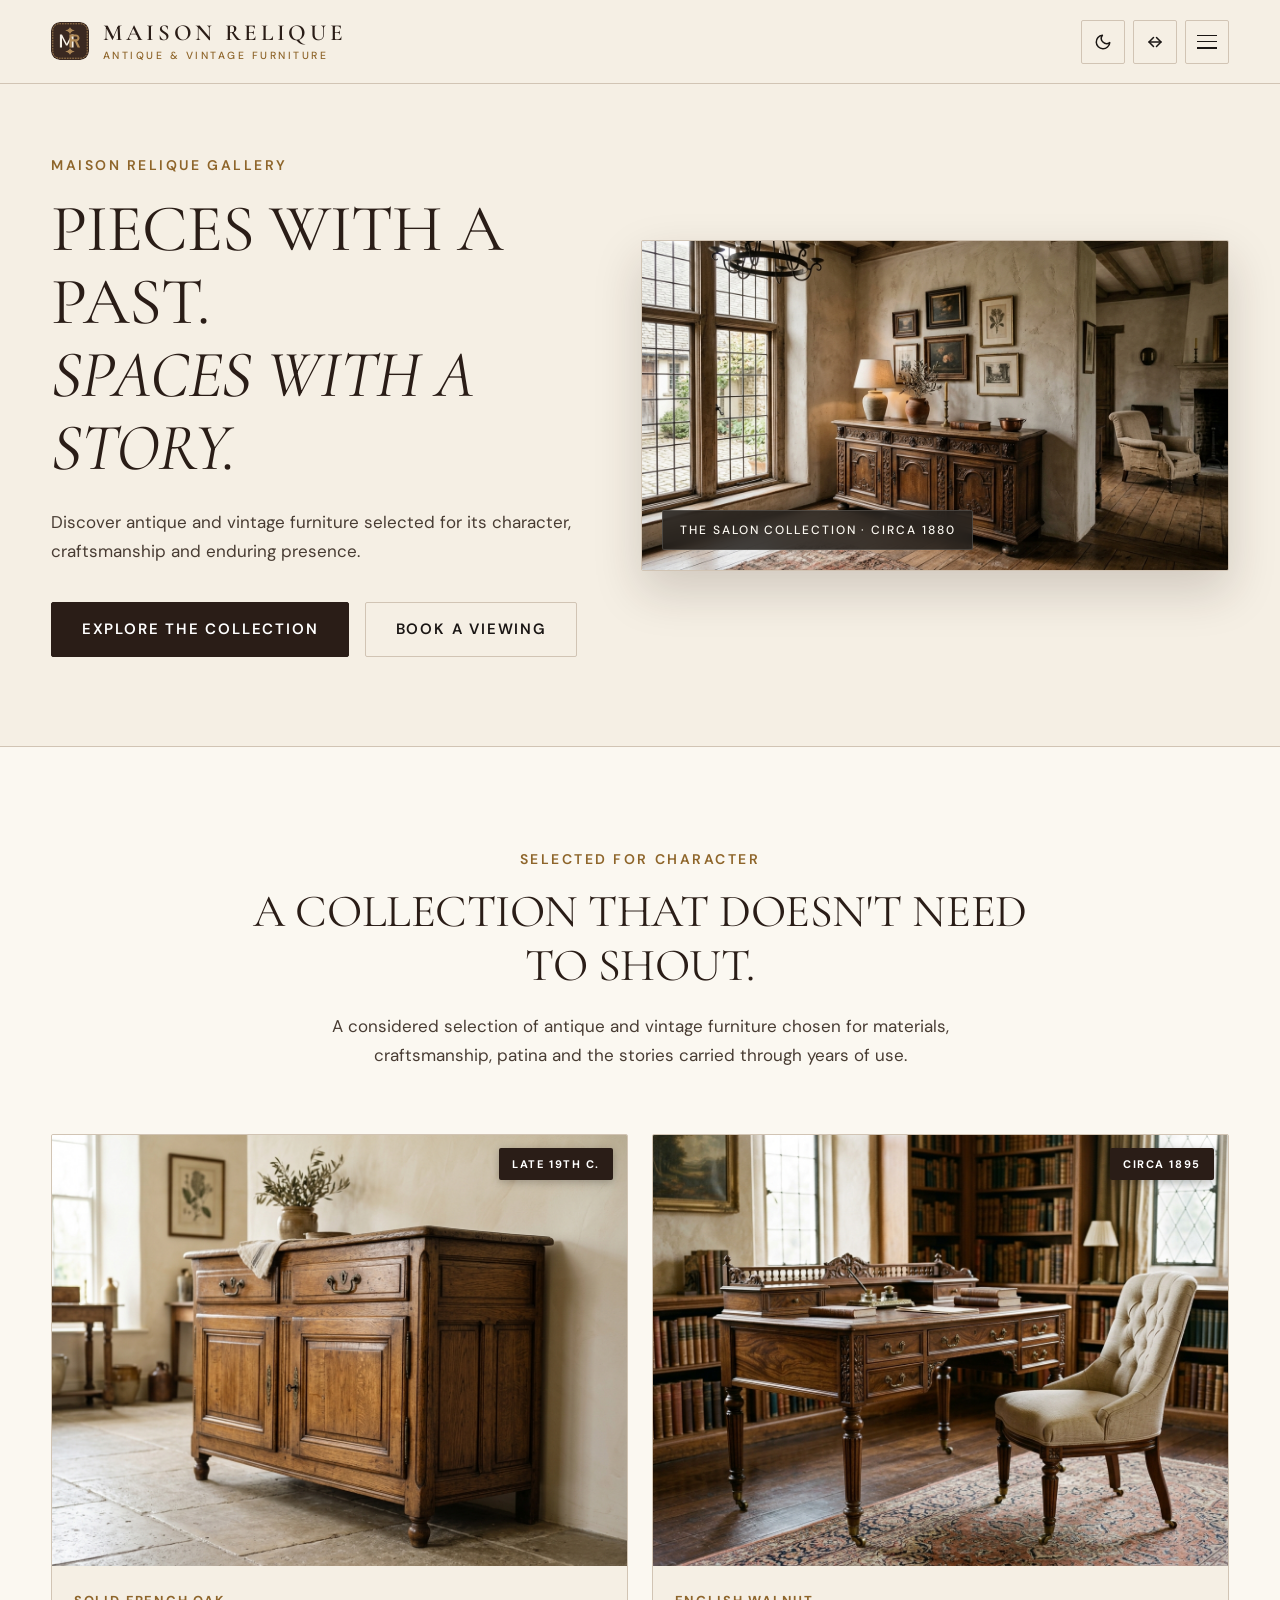
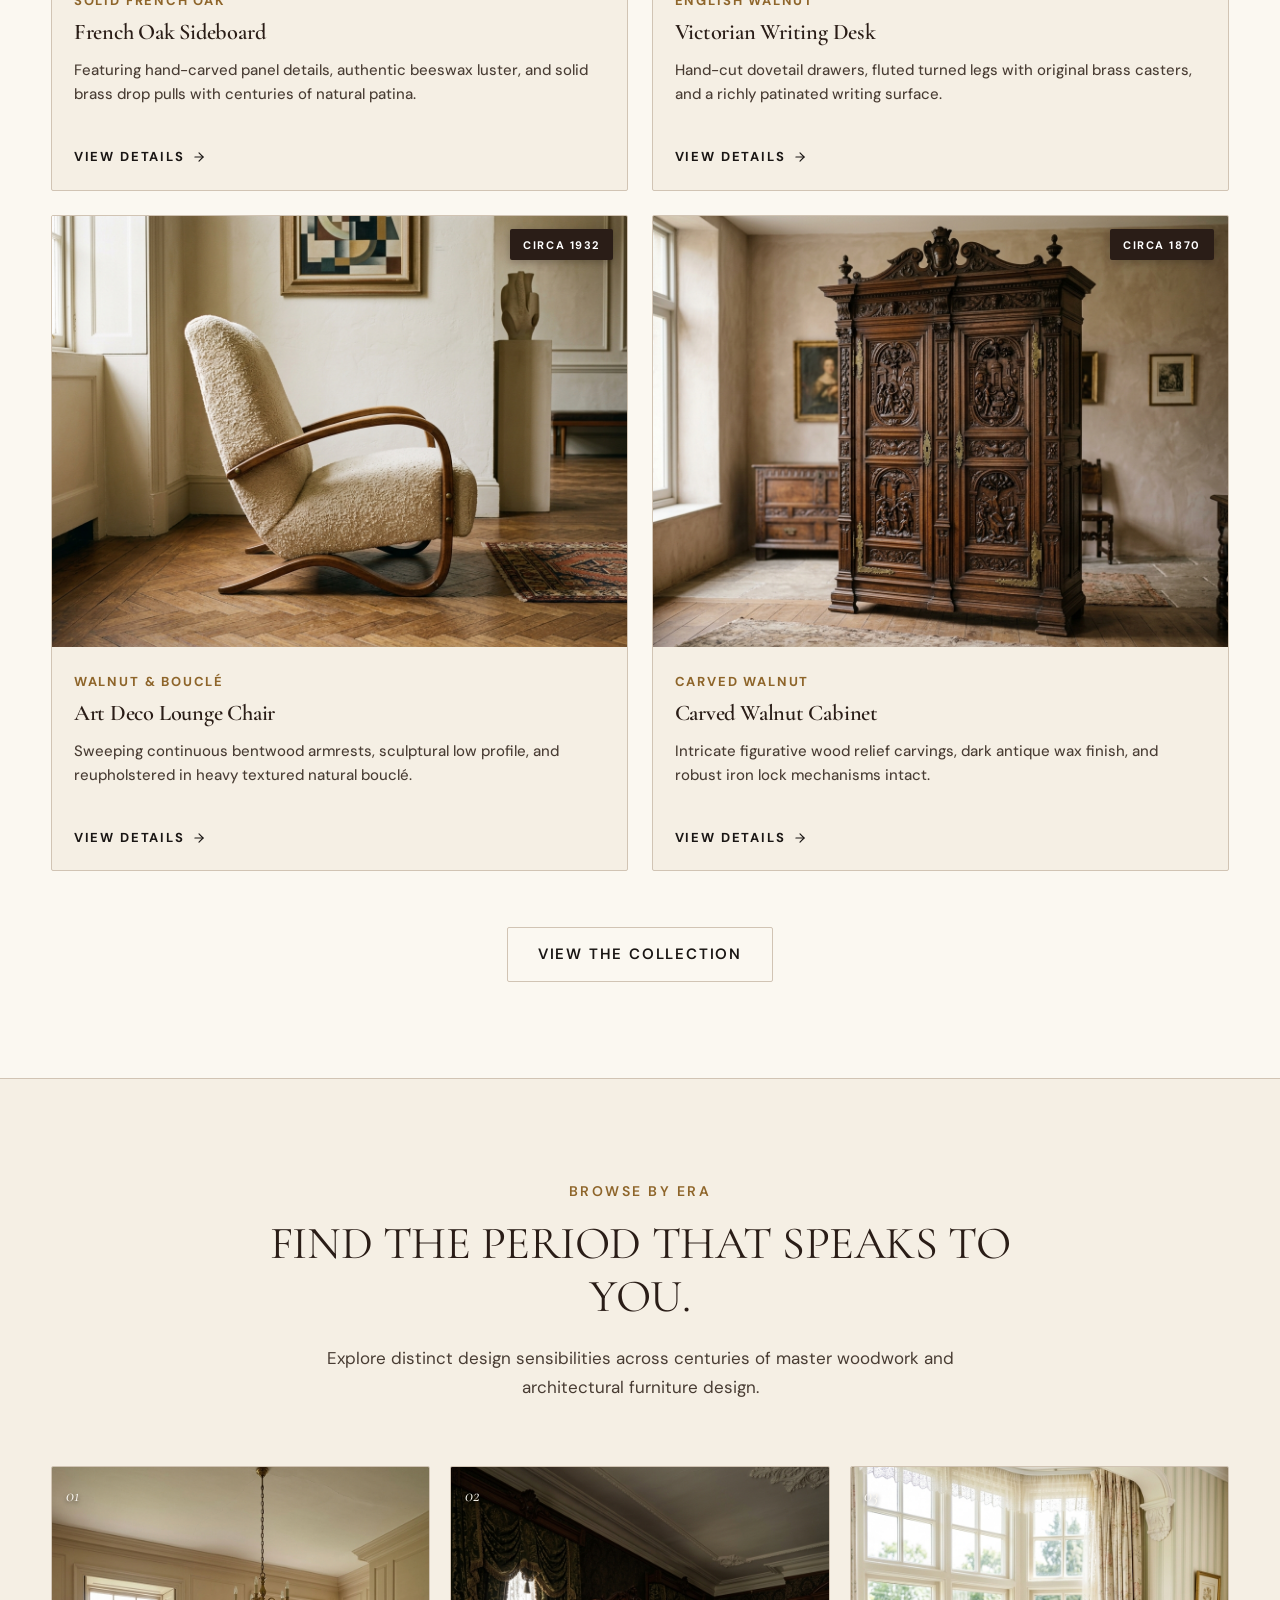
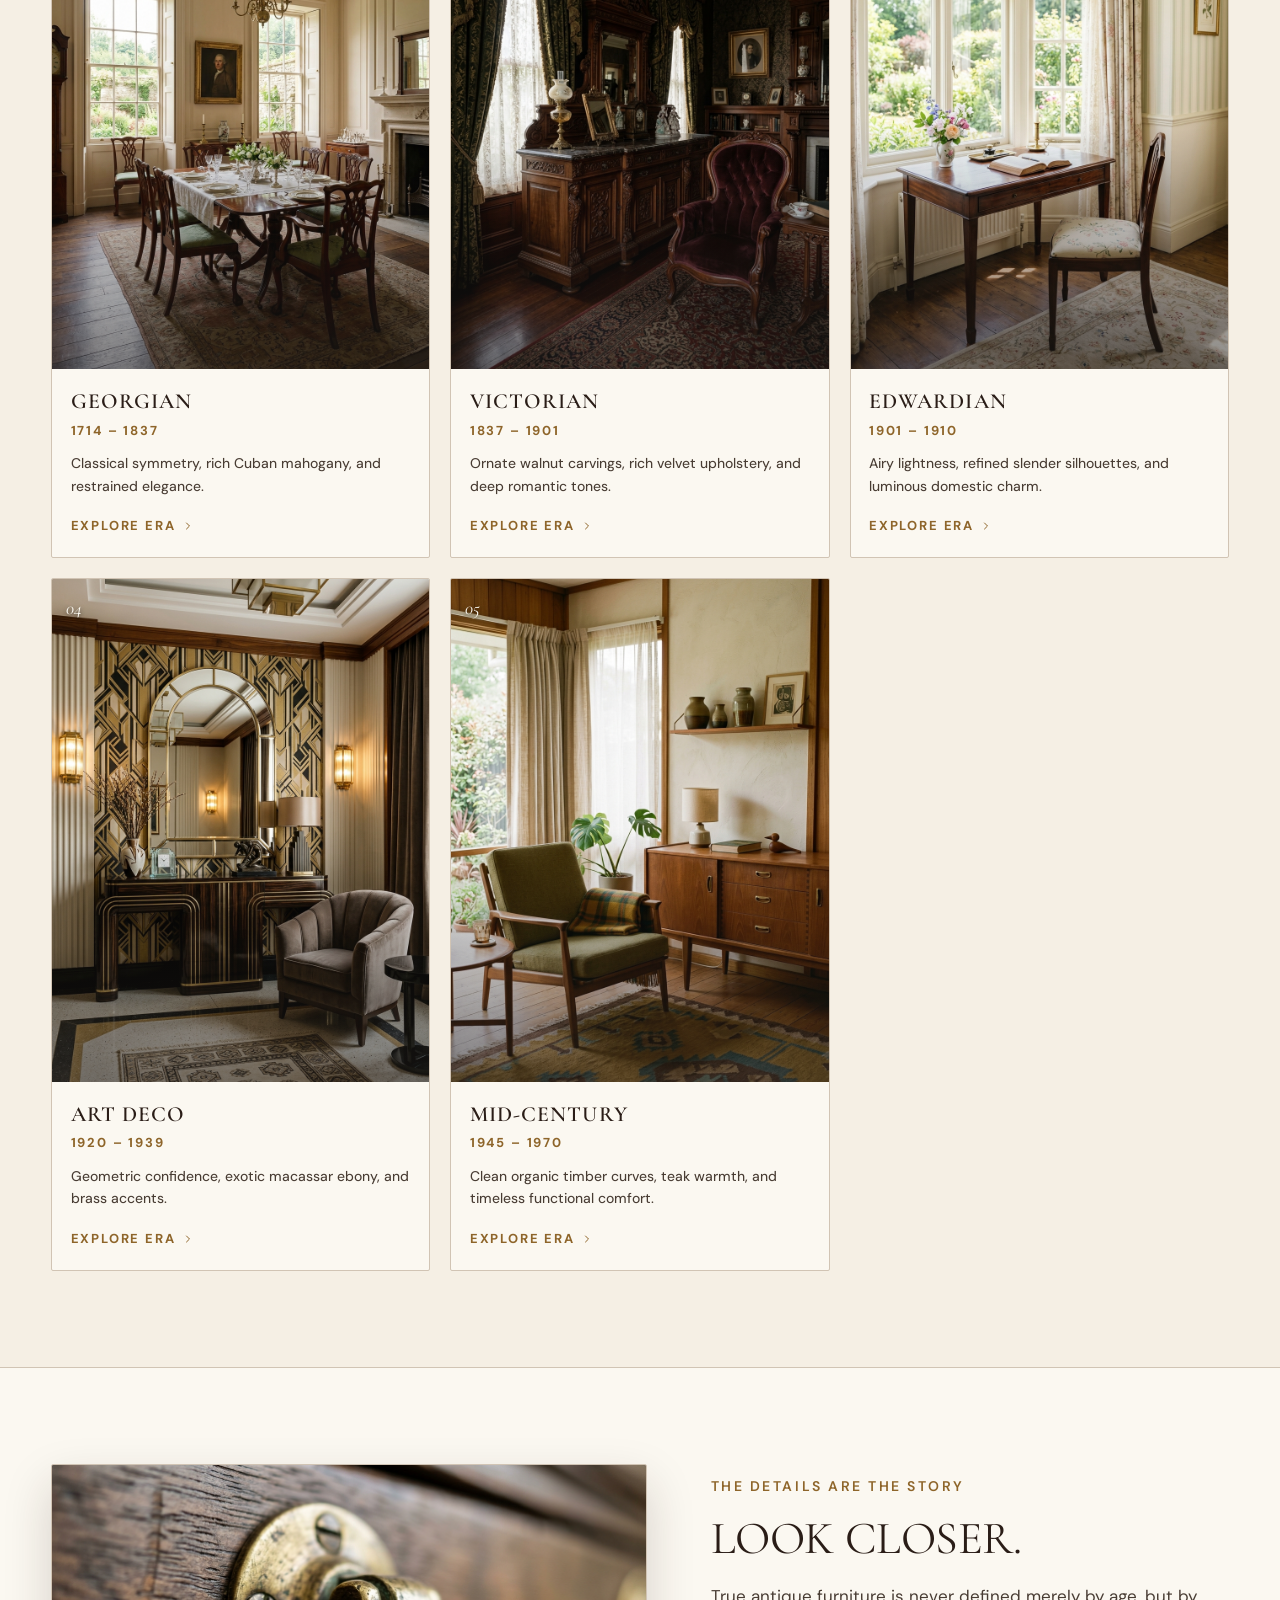
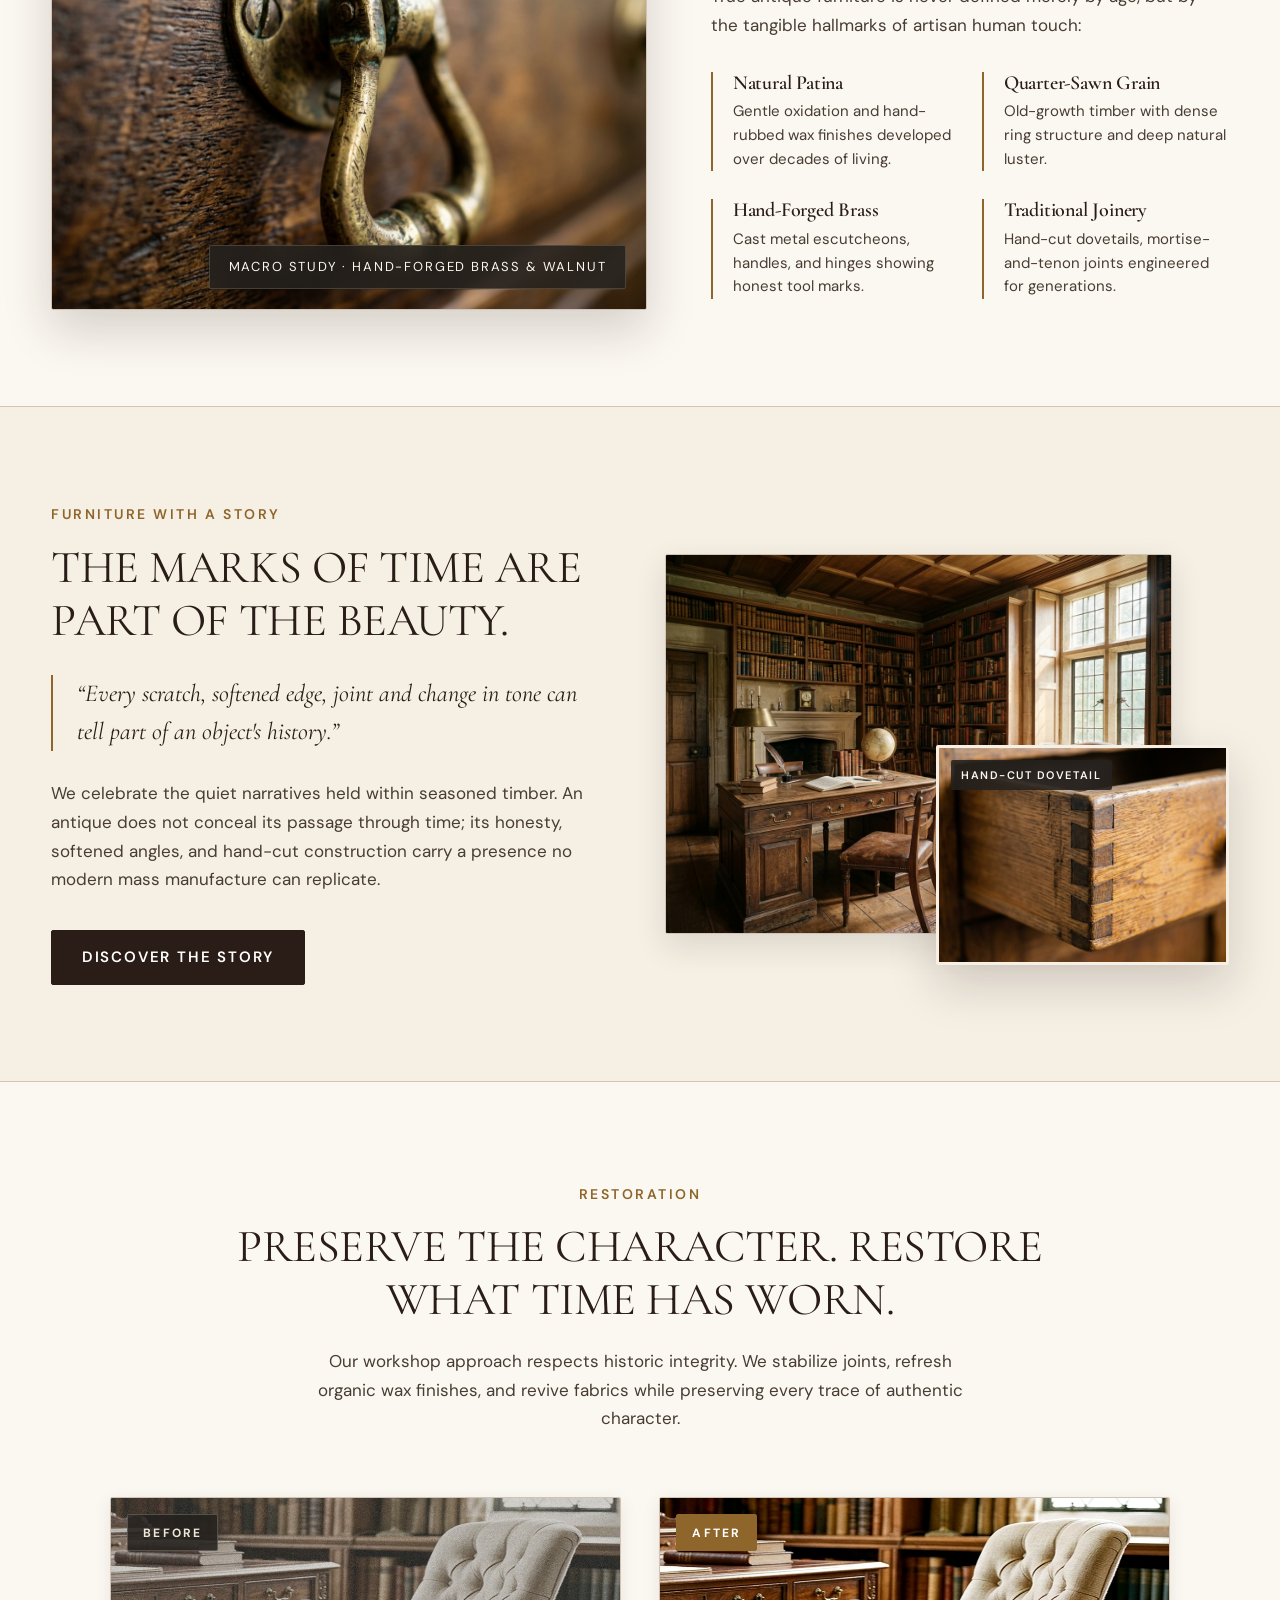
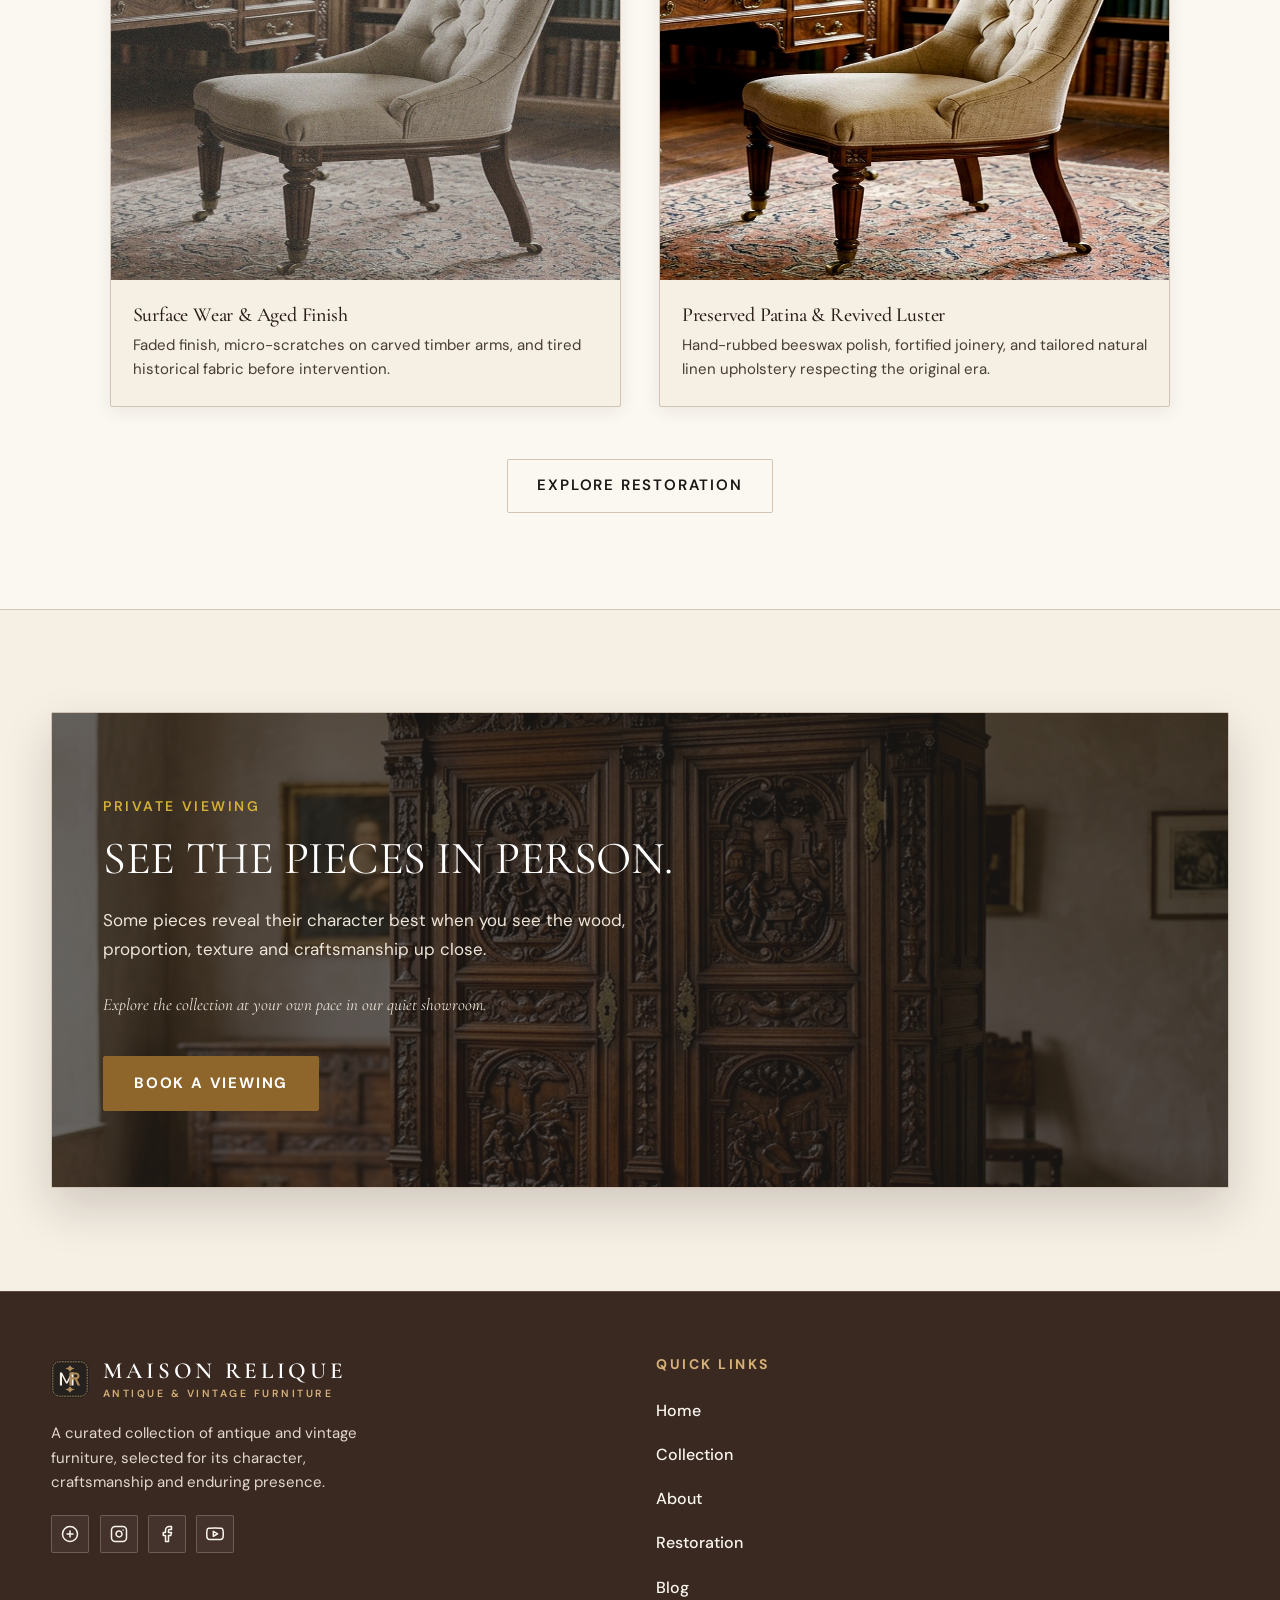
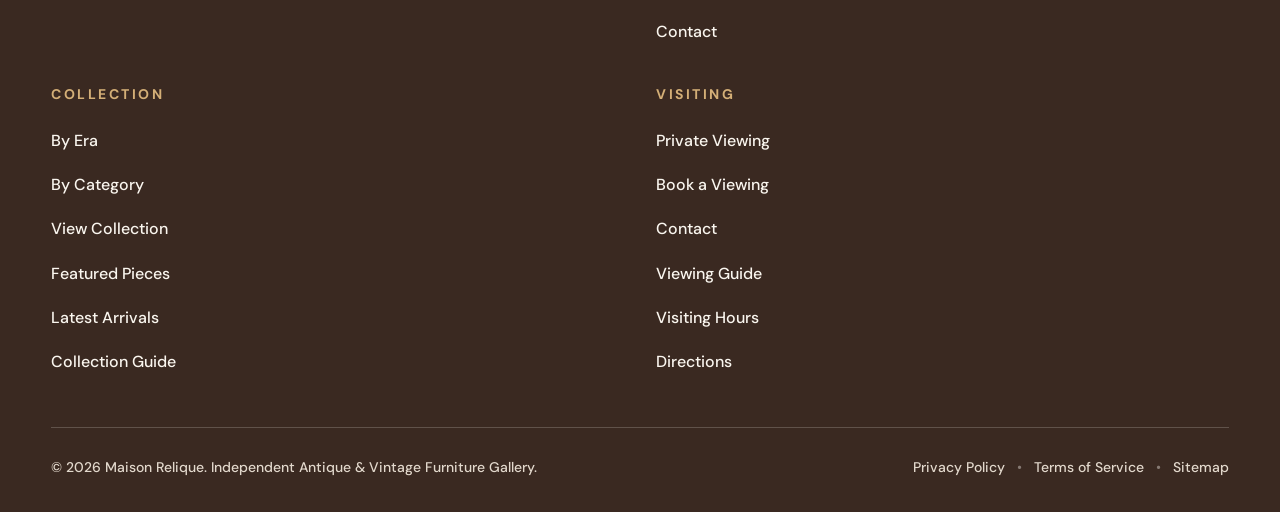
==== commit 0d9c5054: "Update project" ====
--- a/index.html
+++ b/index.html
@@ -81,10 +81,13 @@
           <svg width="18" height="18" viewBox="0 0 24 24" fill="none" stroke="currentColor" stroke-width="2" stroke-linecap="round" stroke-linejoin="round" aria-hidden="true"><path d="M4 12h16"></path><path d="M14 6l6 6-6 6"></path><path d="M10 18l-6-6 6-6"></path></svg>
         </button>
 
+        <!-- Client Login Button (1281px+) -->
+        <button type="button" class="btn btn-outline nav-login-btn" data-action="open-login-modal">Login</button>
+
         <!-- Desktop Book a Viewing CTA Button (1281px+) -->
         <a href="contact.html#enquiry" class="btn btn-primary nav-cta-btn">Book a Viewing</a>
 
-        <!-- Hamburger Menu Button (Visible on Tablet & Mobile) -->
+        <!-- Hamburger Menu Button -->
         <button type="button" class="hamburger-btn" id="hamburger-btn" aria-label="Toggle Navigation Menu" aria-expanded="false" aria-controls="mobile-drawer">
           <span class="hamburger-icon">
             <span class="hamburger-line"></span>
@@ -146,6 +149,18 @@
           <a href="products.html" class="drawer-nav-link">Products</a>
         </li>
         <li class="drawer-nav-item">
+          <a href="collection.html#category-index" class="drawer-nav-link">Categories</a>
+        </li>
+        <li class="drawer-nav-item">
+          <a href="collection.html#era-index" class="drawer-nav-link">Brands &amp; Eras</a>
+        </li>
+        <li class="drawer-nav-item">
+          <a href="products.html#selection" class="drawer-nav-link">Deals &amp; Curated</a>
+        </li>
+        <li class="drawer-nav-item">
+          <a href="products.html#between" class="drawer-nav-link">Accessories &amp; Accent Pieces</a>
+        </li>
+        <li class="drawer-nav-item">
           <a href="journal.html" class="drawer-nav-link">Gallery</a>
         </li>
         <li class="drawer-nav-item">
@@ -170,9 +185,10 @@
         </button>
       </div>
 
-      <!-- Drawer CTAs -->
+      <!-- Drawer CTAs (User Global Rule: Login Button) -->
       <div class="drawer-actions">
-        <a href="contact.html#enquiry" class="btn btn-primary" style="width: 100%;">Book a Viewing</a>
+        <button type="button" class="btn btn-outline nav-login-btn" data-action="open-login-modal" style="width: 100%; justify-content: center;">Client Login</button>
+        <a href="contact.html#enquiry" class="btn btn-primary" style="width: 100%; justify-content: center;">Book a Viewing</a>
       </div>
     </div>
   </nav>
--- a/assets/css/style.css
+++ b/assets/css/style.css
@@ -325,27 +325,31 @@
 }
 
 /* Secondary Button (Warm Bordered) */
-.btn-secondary {
+.btn-secondary,
+.btn-outline {
   background-color: transparent;
   color: var(--text-main);
   border: 1.5px solid var(--border-color);
   font-weight: 600;
 }
 
-.btn-secondary:hover {
+.btn-secondary:hover,
+.btn-outline:hover {
   border-color: var(--color-secondary);
   color: var(--color-secondary);
   background-color: rgba(142, 101, 42, 0.10);
   transform: translateY(-2px);
 }
 
-[data-theme="dark"] .btn-secondary {
+[data-theme="dark"] .btn-secondary,
+[data-theme="dark"] .btn-outline {
   border-color: var(--border-color);
   color: var(--text-main);
   font-weight: 600;
 }
 
-[data-theme="dark"] .btn-secondary:hover {
+[data-theme="dark"] .btn-secondary:hover,
+[data-theme="dark"] .btn-outline:hover {
   border-color: var(--color-secondary);
   color: var(--color-secondary);
   background-color: rgba(212, 175, 119, 0.15);
@@ -990,10 +994,16 @@
 }
 
 .hero-ctas {
-  display: flex;
-  flex-wrap: wrap;
-  gap: 1rem;
-  align-items: center;
+  display: flex !important;
+  flex-direction: row !important;
+  flex-wrap: nowrap !important;
+  gap: clamp(0.75rem, 1.25vw, 1.25rem);
+  align-items: center;
+}
+
+.hero-ctas .btn {
+  white-space: nowrap;
+  flex: 0 1 auto;
 }
 
 .hero-media-wrapper {
@@ -2024,7 +2034,8 @@
 
   .header-actions .theme-toggle-btn,
   .header-actions .rtl-toggle-btn,
-  .header-actions .nav-cta-btn {
+  .header-actions .nav-cta-btn,
+  .header-actions .nav-login-btn {
     display: inline-flex !important;
   }
 }
@@ -2036,16 +2047,16 @@
     display: none !important;
   }
 
-  .nav-cta-btn,
+  /* Hide desktop CTA/Login from header actions bar (they are accessible in hamburger drawer) */
   .header-actions .nav-cta-btn,
   .header-actions .nav-login-btn {
     display: none !important;
   }
 
-  /* USER RULE: On tablet & mobile, icons outside are hidden; all menus and icons are inside hamburger drawer */
+  /* USER GLOBAL RULE: Tablet (768px - 1280px) structure: Logo | Dark | RTL | Hamburger */
   .header-actions .theme-toggle-btn,
   .header-actions .rtl-toggle-btn {
-    display: none !important;
+    display: inline-flex !important;
   }
 
   .header-actions {
@@ -2178,17 +2189,27 @@
     flex-shrink: 0 !important;
   }
 
+  /* USER GLOBAL RULE: Mobile structure: Logo | Dark | RTL | Hamburger */
   .header-actions .theme-toggle-btn,
-  .header-actions .rtl-toggle-btn,
+  .header-actions .rtl-toggle-btn {
+    display: inline-flex !important;
+    width: 38px !important;
+    height: 38px !important;
+    min-width: 38px !important;
+    min-height: 38px !important;
+    padding: 0 !important;
+  }
+
+  .header-actions .nav-cta-btn,
   .header-actions .nav-login-btn {
     display: none !important;
   }
 
   .header-actions .hamburger-btn {
-    width: 42px !important;
-    height: 42px !important;
-    min-width: 42px !important;
-    min-height: 42px !important;
+    width: 40px !important;
+    height: 40px !important;
+    min-width: 40px !important;
+    min-height: 40px !important;
     padding: 0 !important;
     display: inline-flex !important;
   }
@@ -2314,12 +2335,22 @@
   }
 
   .hero-ctas {
-    flex-direction: column;
-    align-items: stretch;
+    flex-direction: row !important;
+    flex-wrap: nowrap !important;
+    align-items: center;
+    gap: 0.5rem;
+    width: 100%;
   }
 
   .hero-ctas .btn {
-    width: 100%;
+    width: auto;
+    flex: 1 1 0;
+    min-width: 0;
+    padding: 0.75rem clamp(0.45rem, 2vw, 0.85rem);
+    font-size: clamp(0.72rem, 2.3vw, 0.8125rem);
+    letter-spacing: 0.04em;
+    text-align: center;
+    white-space: nowrap;
   }
 }
 
@@ -2355,6 +2386,16 @@
   .btn {
     padding: 0.85rem 1.25rem;
     font-size: 0.8125rem;
+  }
+
+  .hero-ctas {
+    gap: 0.35rem !important;
+  }
+
+  .hero-ctas .btn {
+    padding: 0.65rem 0.35rem !important;
+    font-size: 0.6875rem !important;
+    letter-spacing: 0.02em !important;
   }
 }
 
@@ -2372,34 +2413,32 @@
    18. HOME 2 — THE ART OF LIVING WITH HISTORY (DEDICATED STYLES)
    ============================================================ */
 
-/* Home 2 Hero: Full-Width Architectural Composition */
+/* Home 2 Hero: Full-Width Architectural Composition (Edge-to-Edge) */
 .home2-hero {
   position: relative;
   background-color: var(--bg-page);
-  padding-top: clamp(2rem, 4vw, 3.5rem);
-  padding-bottom: clamp(4rem, 6vw, 6rem);
+  padding: 0;
   border-bottom: 1px solid var(--border-color);
   overflow: hidden;
-}
-
-.home2-hero-container {
+  width: 100%;
+}
+
+.home2-hero-fullwidth {
   position: relative;
-}
-
-.home2-hero-composition {
-  position: relative;
-  border-radius: var(--radius-sm);
+  width: 100%;
+  min-height: clamp(580px, 80vh, 880px);
+  display: flex;
+  align-items: flex-end;
+  background-color: #E2D9CD;
   overflow: hidden;
-  box-shadow: var(--shadow-elevated);
-  border: 1px solid var(--border-color);
-  background-color: var(--bg-card);
 }
 
 .home2-hero-img-wrap {
-  width: 100%;
-  aspect-ratio: 16 / 9;
+  position: absolute;
+  inset: 0;
+  width: 100%;
+  height: 100%;
   overflow: hidden;
-  position: relative;
   background-color: #E2D9CD;
 }
 
@@ -2407,36 +2446,78 @@
   width: 100%;
   height: 100%;
   object-fit: cover;
+  object-position: center 30%;
   transition: transform 1.2s cubic-bezier(0.16, 1, 0.3, 1);
 }
 
-.home2-hero-composition:hover .home2-hero-img-wrap img {
-  transform: scale(1.03);
+.home2-hero-fullwidth:hover .home2-hero-img-wrap img {
+  transform: scale(1.025);
+}
+
+.home2-hero-overlay {
+  position: absolute;
+  inset: 0;
+  background: linear-gradient(180deg, rgba(37, 33, 30, 0.12) 0%, rgba(37, 33, 30, 0.05) 45%, rgba(37, 33, 30, 0.45) 100%),
+              linear-gradient(90deg, rgba(37, 33, 30, 0.3) 0%, rgba(37, 33, 30, 0.05) 55%, transparent 100%);
+  pointer-events: none;
+}
+
+[data-theme="dark"] .home2-hero-overlay {
+  background: linear-gradient(180deg, rgba(20, 18, 16, 0.35) 0%, rgba(20, 18, 16, 0.15) 45%, rgba(20, 18, 16, 0.65) 100%),
+              linear-gradient(90deg, rgba(20, 18, 16, 0.5) 0%, rgba(20, 18, 16, 0.15) 55%, transparent 100%);
+}
+
+html[dir="rtl"] .home2-hero-overlay {
+  background: linear-gradient(180deg, rgba(37, 33, 30, 0.12) 0%, rgba(37, 33, 30, 0.05) 45%, rgba(37, 33, 30, 0.45) 100%),
+              linear-gradient(270deg, rgba(37, 33, 30, 0.3) 0%, rgba(37, 33, 30, 0.05) 55%, transparent 100%);
+}
+
+html[dir="rtl"][data-theme="dark"] .home2-hero-overlay {
+  background: linear-gradient(180deg, rgba(20, 18, 16, 0.35) 0%, rgba(20, 18, 16, 0.15) 45%, rgba(20, 18, 16, 0.65) 100%),
+              linear-gradient(270deg, rgba(20, 18, 16, 0.5) 0%, rgba(20, 18, 16, 0.15) 55%, transparent 100%);
+}
+
+.home2-hero-content-boundary {
+  position: relative;
+  z-index: 5;
+  width: 100%;
+  max-width: var(--container-max);
+  margin-left: auto;
+  margin-right: auto;
+  padding: clamp(2.5rem, 5vw, 4.5rem) clamp(1.25rem, 4vw, 3.5rem);
+  pointer-events: none;
 }
 
 .home2-hero-card {
-  position: absolute;
-  bottom: clamp(1.5rem, 3.5vw, 3.5rem);
-  left: clamp(1.5rem, 3.5vw, 3.5rem);
-  max-width: 580px;
+  pointer-events: auto;
+  max-width: min(680px, 92vw);
   background-color: rgba(251, 248, 241, 0.94);
   backdrop-filter: blur(16px);
   -webkit-backdrop-filter: blur(16px);
   border: 1px solid var(--border-color);
   border-radius: var(--radius-sm);
-  padding: clamp(2rem, 3.5vw, 3rem);
+  padding: clamp(1.75rem, 3vw, 2.75rem);
   box-shadow: var(--shadow-elevated);
-  z-index: 5;
+}
+
+.home2-hero-card .hero-ctas {
+  display: flex !important;
+  flex-direction: row !important;
+  flex-wrap: nowrap !important;
+  align-items: center;
+  gap: clamp(0.75rem, 1.25vw, 1.25rem);
+}
+
+.home2-hero-card .hero-ctas .btn {
+  white-space: nowrap;
+  flex: 0 1 auto;
+  padding: 0.85rem clamp(1.1rem, 1.6vw, 1.75rem);
+  font-size: clamp(0.8125rem, 0.95vw, 0.9375rem);
 }
 
 [data-theme="dark"] .home2-hero-card {
   background-color: rgba(37, 33, 30, 0.94);
   border-color: rgba(245, 239, 228, 0.16);
-}
-
-html[dir="rtl"] .home2-hero-card {
-  left: auto;
-  right: clamp(1.5rem, 3.5vw, 3.5rem);
 }
 
 .home2-hero-headline {
@@ -2579,16 +2660,24 @@
   color: var(--text-main);
 }
 
-/* Home 2 Section 3: Materials That Age Beautifully */
+/* Home 2 Section 3: Materials That Age Beautifully (Fluid Full-Width Showcase) */
 .home2-materials-section {
   background-color: var(--bg-page);
   border-bottom: 1px solid var(--border-color);
+}
+
+.materials-fluid-wrap {
+  width: 100%;
+  padding-left: clamp(1.25rem, 3.5vw, 3.5rem);
+  padding-right: clamp(1.25rem, 3.5vw, 3.5rem);
+  margin-top: clamp(2rem, 3.5vw, 3.25rem);
 }
 
 .materials-editorial-grid {
   display: grid;
   grid-template-columns: repeat(4, 1fr);
   gap: clamp(1.25rem, 2vw, 2rem);
+  width: 100%;
 }
 
 .material-card {
@@ -2786,48 +2875,85 @@
 
 .patina-quote-box {
   margin-top: 2rem;
-  padding: 1.5rem 1.75rem;
+  padding: 0.75rem 0 0.75rem 1.75rem;
   border-left: 2px solid var(--color-secondary);
-  background-color: var(--bg-card);
-  border-radius: var(--radius-sm);
+  background-color: transparent;
+  border-radius: 0;
   font-family: var(--font-serif);
   font-style: italic;
-  font-size: 1.15rem;
+  font-size: clamp(1.15rem, 1.4vw, 1.35rem);
   color: var(--text-heading);
-  line-height: 1.6;
+  line-height: 1.65;
 }
 
 html[dir="rtl"] .patina-quote-box {
   border-left: none;
   border-right: 2px solid var(--color-secondary);
-}
-
-/* Home 2 Section 6: From House to Home */
+  padding-left: 0;
+  padding-right: 1.75rem;
+}
+
+/* Home 2 Section 6: From House to Home (Full-Bleed Edge-to-Edge Split Layout) */
 .home2-lifestyle-section {
   background-color: var(--bg-card);
   border-bottom: 1px solid var(--border-color);
-}
-
-.lifestyle-editorial-box {
+  padding: 0;
+  overflow: hidden;
+  width: 100%;
+}
+
+.lifestyle-fullbleed-split {
   display: grid;
   grid-template-columns: 1.15fr 1fr;
-  gap: clamp(2.5rem, 5vw, 5rem);
-  align-items: center;
-}
-
-.lifestyle-media-wrap {
+  min-height: clamp(520px, 70vh, 720px);
+  width: 100%;
+}
+
+.lifestyle-fullbleed-split .lifestyle-media-wrap {
   position: relative;
-  border-radius: var(--radius-sm);
+  width: 100%;
+  height: 100%;
+  min-height: 440px;
+  border-radius: 0;
+  border: none;
+  border-right: 1px solid var(--border-color);
+  box-shadow: none;
   overflow: hidden;
-  box-shadow: var(--shadow-elevated);
-  border: 1px solid var(--border-color);
-}
-
-.lifestyle-media-wrap img {
-  width: 100%;
-  aspect-ratio: 3 / 2;
+  background-color: #E2D9CD;
+}
+
+html[dir="rtl"] .lifestyle-fullbleed-split .lifestyle-media-wrap {
+  border-right: none;
+  border-left: 1px solid var(--border-color);
+}
+
+.lifestyle-fullbleed-split .lifestyle-media-wrap img {
+  width: 100%;
+  height: 100%;
   object-fit: cover;
-  display: block;
+  object-position: center center;
+  transition: transform 1.2s cubic-bezier(0.16, 1, 0.3, 1);
+}
+
+.lifestyle-fullbleed-split:hover .lifestyle-media-wrap img {
+  transform: scale(1.025);
+}
+
+.lifestyle-content-wrap {
+  display: flex;
+  align-items: center;
+  justify-content: flex-start;
+  padding: clamp(3rem, 6vw, 6rem) clamp(2rem, 5vw, 5.5rem);
+  background-color: var(--bg-card);
+}
+
+html[dir="rtl"] .lifestyle-content-wrap {
+  justify-content: flex-end;
+}
+
+.lifestyle-content-wrap .lifestyle-content {
+  max-width: 560px;
+  width: 100%;
 }
 
 /* Home 2 Section 7: A Different Kind of Collection */
@@ -2931,21 +3057,61 @@
 }
 
 @media (max-width: 960px) {
+  .home2-hero-fullwidth {
+    min-height: auto;
+    display: flex;
+    flex-direction: column;
+    align-items: stretch;
+  }
+
+  .home2-hero-img-wrap {
+    position: relative;
+    inset: auto;
+    width: 100%;
+    height: clamp(340px, 48vh, 460px);
+  }
+
+  .home2-hero-content-boundary {
+    padding: 1.75rem clamp(1.25rem, 4vw, 2.5rem) 2.5rem;
+    pointer-events: auto;
+    background-color: var(--bg-page);
+  }
+
   .home2-hero-card {
-    position: static;
     max-width: 100%;
-    margin-top: 1.5rem;
-    padding: 1.75rem;
+    margin-top: 0;
+    padding: clamp(1.5rem, 3.5vw, 2.25rem);
+    background-color: var(--bg-card);
   }
 
   .room-experience-card,
   .room-experience-card.reverse,
   .placement-grid,
   .patina-card-layout,
-  .lifestyle-editorial-box,
   .closing-editorial-layout {
     grid-template-columns: 1fr;
     gap: 2.25rem;
+  }
+
+  .lifestyle-fullbleed-split {
+    grid-template-columns: 1fr;
+    min-height: auto;
+  }
+
+  .lifestyle-fullbleed-split .lifestyle-media-wrap {
+    height: clamp(300px, 45vh, 420px);
+    min-height: auto;
+    border-right: none;
+    border-bottom: 1px solid var(--border-color);
+  }
+
+  html[dir="rtl"] .lifestyle-fullbleed-split .lifestyle-media-wrap {
+    border-left: none;
+    border-bottom: 1px solid var(--border-color);
+  }
+
+  .lifestyle-content-wrap {
+    padding: clamp(2.25rem, 5vw, 3.5rem) clamp(1.25rem, 4vw, 2.5rem);
   }
 
   .room-experience-card.reverse .room-card-media {
@@ -3197,13 +3363,13 @@
 
 .craft-quote-callout {
   margin-top: 2rem;
-  padding: 1.5rem 1.75rem;
-  background-color: var(--bg-page);
+  padding: 0.75rem 0 0.75rem 1.5rem;
+  background-color: transparent;
   border-left: 3px solid var(--color-secondary);
-  border-radius: var(--radius-sm);
+  border-radius: 0;
   font-family: var(--font-serif);
   font-style: italic;
-  font-size: 1.125rem;
+  font-size: clamp(1.125rem, 1.4vw, 1.25rem);
   line-height: 1.6;
   color: var(--text-heading);
 }
@@ -3211,6 +3377,8 @@
 html[dir="rtl"] .craft-quote-callout {
   border-left: none;
   border-right: 3px solid var(--color-secondary);
+  padding-left: 0;
+  padding-right: 1.5rem;
 }
 
 /* Section 4: Before It Becomes Yours (Journey & Timeline) */
@@ -3225,6 +3393,11 @@
   gap: clamp(2rem, 5vw, 4.5rem);
   align-items: center;
   margin-bottom: 3.5rem;
+}
+
+.journey-intro-text {
+  background: transparent;
+  border: none;
 }
 
 .journey-media-wrap {
@@ -3250,17 +3423,6 @@
   position: relative;
 }
 
-.timeline-track::before {
-  content: '';
-  position: absolute;
-  top: 22px;
-  left: 30px;
-  right: 30px;
-  height: 2px;
-  background-color: var(--border-color);
-  z-index: 1;
-}
-
 .timeline-step {
   position: relative;
   z-index: 2;
@@ -3452,19 +3614,27 @@
 }
 
 .story-closing-ctas {
-  display: flex;
-  flex-wrap: wrap;
-  gap: 1rem;
+  display: flex !important;
+  flex-direction: row !important;
+  flex-wrap: nowrap !important;
+  align-items: center;
+  gap: clamp(0.6rem, 1.25vw, 1.25rem);
   margin-top: 2rem;
+}
+
+.story-closing-ctas .btn {
+  white-space: nowrap;
+  flex: 0 1 auto;
+  padding: 0.85rem clamp(0.75rem, 1.4vw, 1.65rem);
+  font-size: clamp(0.75rem, 0.95vw, 0.9375rem);
+  letter-spacing: clamp(0.04em, 0.08em, 0.12em);
+  text-align: center;
 }
 
 /* Responsive Story Page Media Queries */
 @media (max-width: 1200px) {
   .timeline-track {
     grid-template-columns: repeat(3, 1fr);
-  }
-  .timeline-track::before {
-    display: none;
   }
 }
 
@@ -3497,11 +3667,18 @@
   }
 
   .story-closing-ctas {
-    flex-direction: column;
+    flex-direction: row !important;
+    flex-wrap: nowrap !important;
+    gap: 0.5rem;
   }
 
   .story-closing-ctas .btn {
-    width: 100%;
+    width: auto;
+    flex: 1 1 0;
+    padding: 0.75rem 0.5rem;
+    font-size: 0.75rem;
+    letter-spacing: 0.03em;
+    min-height: 44px;
   }
 }
 
@@ -6641,10 +6818,10 @@
 
 .workroom-blockquote {
   margin: 1.5rem 0;
-  padding: 1.25rem 1.5rem;
-  background-color: var(--bg-card);
+  padding: 0.65rem 0 0.65rem 1.5rem;
+  background-color: transparent;
   border-left: 3px solid var(--color-secondary);
-  border-radius: var(--radius-sm);
+  border-radius: 0;
 }
 
 .workroom-blockquote p {
@@ -7465,6 +7642,7 @@
 .scale-card-item {
   display: flex;
   flex-direction: column;
+  height: 100%;
   background-color: var(--bg-page);
   border: 1px solid var(--border-color);
   padding: 1.75rem 1.5rem;
@@ -7511,10 +7689,12 @@
   font-size: 0.875rem;
   line-height: 1.6;
   color: var(--text-muted);
+  margin-bottom: 0;
 }
 
 .scale-filter-link {
-  margin-top: 1rem;
+  margin-top: auto;
+  padding-top: 1.5rem;
   font-size: 0.75rem;
   letter-spacing: 0.1em;
   text-transform: uppercase;
@@ -7524,6 +7704,17 @@
   align-items: center;
   gap: 0.35rem;
   cursor: pointer;
+  align-self: flex-start;
+  transition: color var(--transition-fast), transform var(--transition-fast);
+}
+
+.scale-filter-link:hover {
+  color: var(--text-heading);
+  transform: translateX(4px);
+}
+
+html[dir="rtl"] .scale-filter-link:hover {
+  transform: translateX(-4px);
 }
 
 /* ------------------------------------------------------------
@@ -7756,55 +7947,77 @@
 }
 
 /* ------------------------------------------------------------
-   SECTION 6 — THE PIECES BETWEEN
+   SECTION 6 — THE PIECES BETWEEN (TRANSITIONAL & HYBRID FORMS)
    ------------------------------------------------------------ */
 .between-section {
-  padding-top: 6rem;
-  padding-bottom: 6rem;
+  padding-top: clamp(4rem, 6vw, 6rem);
+  padding-bottom: clamp(4rem, 6vw, 6rem);
+  background-color: #FFFFFF; /* White background in Light Mode */
+  border-top: 1px solid var(--border-color);
+  border-bottom: 1px solid var(--border-color);
+}
+
+[data-theme="dark"] .between-section {
   background-color: var(--bg-page);
 }
 
 .between-strip-grid {
   display: grid;
-  grid-template-columns: 1.25fr 0.95fr 0.95fr;
+  grid-template-columns: repeat(3, 1fr);
   gap: 2rem;
   align-items: stretch;
   margin-top: 3rem;
 }
 
 .between-card {
-  background-color: var(--bg-card);
-  border: 1px solid var(--border-color);
-  display: flex;
-  flex-direction: column;
+  background-color: #FFFFFF;
+  border: 1px solid var(--border-color);
+  border-radius: var(--radius-sm);
+  display: flex;
+  flex-direction: column;
+  height: 100%;
   position: relative;
-  transition: transform var(--transition-fast), border-color var(--transition-fast);
+  overflow: hidden;
+  box-shadow: 0 2px 10px rgba(37, 33, 30, 0.04);
+  transition: transform var(--transition-fast), border-color var(--transition-fast), box-shadow var(--transition-fast);
 }
 
 .between-card:hover {
   transform: translateY(-4px);
   border-color: var(--color-secondary);
-}
-
-.between-card-featured {
-  grid-column: 1 / 2;
-}
-
-.between-media {
+  box-shadow: var(--shadow-medium);
+}
+
+[data-theme="dark"] .between-card {
+  background-color: var(--bg-card);
+  box-shadow: none;
+}
+
+.between-media,
+.between-card-featured .between-media {
   position: relative;
   overflow: hidden;
-  background-color: #EDE5D8;
+  background-color: #F8F6F2;
+  width: 100%;
+  aspect-ratio: 4 / 3;
   height: 280px;
 }
 
-.between-card-featured .between-media {
-  height: 340px;
+[data-theme="dark"] .between-media,
+[data-theme="dark"] .between-card-featured .between-media {
+  background-color: #2D2723;
 }
 
 .between-media img {
   width: 100%;
   height: 100%;
   object-fit: cover;
+  display: block;
+  transition: transform 0.6s cubic-bezier(0.16, 1, 0.3, 1);
+}
+
+.between-card:hover .between-media img {
+  transform: scale(1.04);
 }
 
 .between-info {
@@ -7820,7 +8033,7 @@
   letter-spacing: 0.12em;
   text-transform: uppercase;
   color: var(--color-secondary);
-  font-weight: 500;
+  font-weight: 600;
 }
 
 .between-title {
@@ -8011,6 +8224,145 @@
   align-items: center;
   gap: 1rem;
   padding-top: 1rem;
+}
+
+/* Product Detail Related & Closing Sections */
+.detail-related-section {
+  background-color: var(--bg-card);
+  border-top: 1px solid var(--border-color);
+  border-bottom: 1px solid var(--border-color);
+}
+
+.detail-related-grid {
+  display: grid;
+  grid-template-columns: repeat(3, 1fr);
+  gap: 2rem;
+}
+
+.related-piece-card {
+  background-color: var(--bg-page);
+  border: 1px solid var(--border-color);
+  border-radius: var(--radius-sm);
+  overflow: hidden;
+  display: flex;
+  flex-direction: column;
+  transition: transform var(--transition-fast), border-color var(--transition-fast), box-shadow var(--transition-fast);
+}
+
+.related-piece-card:hover {
+  transform: translateY(-4px);
+  border-color: var(--color-secondary);
+  box-shadow: var(--shadow-medium);
+}
+
+.related-piece-media {
+  position: relative;
+  overflow: hidden;
+  aspect-ratio: 4 / 3;
+  background-color: #EDE5D8;
+}
+
+.related-piece-media img {
+  width: 100%;
+  height: 100%;
+  object-fit: cover;
+  transition: transform 0.6s ease;
+}
+
+.related-piece-card:hover .related-piece-media img {
+  transform: scale(1.04);
+}
+
+.related-piece-tag {
+  position: absolute;
+  top: 12px;
+  left: 12px;
+  background-color: rgba(37, 33, 30, 0.88);
+  color: #F5EFE4;
+  font-size: 0.6875rem;
+  letter-spacing: 0.1em;
+  text-transform: uppercase;
+  padding: 0.25rem 0.65rem;
+  border-radius: var(--radius-xs);
+  backdrop-filter: blur(4px);
+}
+
+html[dir="rtl"] .related-piece-tag {
+  left: auto;
+  right: 12px;
+}
+
+.related-piece-info {
+  padding: 1.5rem;
+  display: flex;
+  flex-direction: column;
+  flex-grow: 1;
+}
+
+.related-piece-title {
+  font-family: var(--font-serif);
+  font-size: 1.1875rem;
+  line-height: 1.3;
+  color: var(--text-heading);
+  margin-bottom: 0.5rem;
+}
+
+.related-piece-desc {
+  font-size: 0.875rem;
+  line-height: 1.6;
+  color: var(--text-muted);
+  margin-bottom: 1.25rem;
+}
+
+.related-piece-bottom {
+  display: flex;
+  align-items: center;
+  justify-content: space-between;
+  gap: 0.75rem;
+  margin-top: auto;
+  padding-top: 1rem;
+  border-top: 1px dashed var(--border-color);
+}
+
+.related-piece-meta {
+  font-size: 0.75rem;
+  color: var(--color-secondary);
+  letter-spacing: 0.06em;
+  text-transform: uppercase;
+  font-weight: 500;
+}
+
+.btn-sm {
+  padding: 0.5rem 1rem !important;
+  font-size: 0.75rem !important;
+  min-height: 38px !important;
+}
+
+.detail-closing-section {
+  background-color: var(--bg-page);
+  border-bottom: 1px solid var(--border-color);
+}
+
+.detail-closing-grid {
+  display: grid;
+  grid-template-columns: 1fr 1fr;
+  gap: clamp(2.5rem, 5vw, 5rem);
+  align-items: center;
+}
+
+.detail-closing-media {
+  position: relative;
+  border-radius: var(--radius-sm);
+  overflow: hidden;
+  border: 1px solid var(--border-color);
+  box-shadow: var(--shadow-elevated);
+}
+
+.detail-closing-media img {
+  width: 100%;
+  aspect-ratio: 3 / 2;
+  object-fit: cover;
+  display: block;
 }
 
 /* ------------------------------------------------------------
@@ -8037,11 +8389,18 @@
   }
 
   .between-strip-grid {
-    grid-template-columns: 1fr 1fr;
-  }
-
-  .between-card-featured {
-    grid-column: 1 / -1;
+    grid-template-columns: repeat(3, 1fr);
+    gap: 1.5rem;
+  }
+
+  .detail-related-grid {
+    grid-template-columns: 1fr;
+    gap: 1.75rem;
+  }
+
+  .detail-closing-grid {
+    grid-template-columns: 1fr;
+    gap: 2.5rem;
   }
 }
 
@@ -8076,6 +8435,11 @@
 
   .scale-ruler-track {
     grid-template-columns: 1fr;
+  }
+
+  .between-media,
+  .between-card-featured .between-media {
+    height: 230px;
   }
 
   .masthead-quick-stats {
@@ -8166,3 +8530,470 @@
   pointer-events: auto;
 }
 
+/* ============================================================
+   GALLERY & EXHIBITION SALONS PAGE DEDICATED STYLES
+   ============================================================ */
+
+/* Gallery Masthead Hero */
+.gallery-masthead-section {
+  padding-top: clamp(3.5rem, 6vw, 6rem);
+  padding-bottom: clamp(3rem, 5vw, 5rem);
+  background-color: var(--bg-page);
+  border-bottom: 1px solid var(--border-color);
+}
+
+.gallery-hero-grid {
+  display: grid;
+  grid-template-columns: 1.05fr 1fr;
+  gap: clamp(2.5rem, 5vw, 5rem);
+  align-items: center;
+}
+
+.gallery-hero-media {
+  position: relative;
+  border-radius: var(--radius-sm);
+  overflow: hidden;
+  box-shadow: var(--shadow-elevated);
+  border: 1px solid var(--border-color);
+}
+
+.gallery-hero-media img {
+  width: 100%;
+  aspect-ratio: 4 / 3;
+  object-fit: cover;
+  display: block;
+}
+
+.gallery-hero-caption {
+  position: absolute;
+  bottom: 0;
+  left: 0;
+  right: 0;
+  padding: 0.85rem 1.25rem;
+  background: linear-gradient(180deg, transparent 0%, rgba(24, 21, 19, 0.85) 100%);
+  color: #F5EFE4;
+  font-size: 0.8125rem;
+  font-style: italic;
+  font-family: var(--font-serif);
+}
+
+.gallery-meta-badges {
+  display: flex;
+  flex-wrap: wrap;
+  gap: 0.65rem;
+  margin-top: 1.5rem;
+  margin-bottom: 2rem;
+}
+
+.gallery-pill {
+  font-size: 0.75rem;
+  letter-spacing: 0.1em;
+  text-transform: uppercase;
+  font-weight: 600;
+  color: var(--color-secondary);
+  background-color: var(--bg-card);
+  border: 1px solid var(--border-color);
+  padding: 0.35rem 0.85rem;
+  border-radius: var(--radius-xs);
+}
+
+/* Curated Salons Grid */
+.gallery-salons-section {
+  background-color: var(--bg-card);
+  border-bottom: 1px solid var(--border-color);
+}
+
+.salons-showcase-grid {
+  display: grid;
+  grid-template-columns: repeat(2, 1fr);
+  gap: 2.25rem;
+  margin-top: 3rem;
+}
+
+.salon-card {
+  background-color: var(--bg-page);
+  border: 1px solid var(--border-color);
+  border-radius: var(--radius-sm);
+  overflow: hidden;
+  display: flex;
+  flex-direction: column;
+  transition: transform var(--transition-fast), border-color var(--transition-fast), box-shadow var(--transition-fast);
+}
+
+.salon-card:hover {
+  transform: translateY(-4px);
+  border-color: var(--color-secondary);
+  box-shadow: var(--shadow-medium);
+}
+
+.salon-card-media {
+  position: relative;
+  aspect-ratio: 16 / 10;
+  overflow: hidden;
+  background-color: #E2D9CD;
+}
+
+.salon-card-media img {
+  width: 100%;
+  height: 100%;
+  object-fit: cover;
+  transition: transform 0.8s cubic-bezier(0.16, 1, 0.3, 1);
+}
+
+.salon-card:hover .salon-card-media img {
+  transform: scale(1.035);
+}
+
+.salon-tag {
+  position: absolute;
+  top: 14px;
+  left: 14px;
+  background-color: rgba(37, 33, 30, 0.9);
+  color: #F5EFE4;
+  font-size: 0.6875rem;
+  letter-spacing: 0.12em;
+  text-transform: uppercase;
+  padding: 0.3rem 0.75rem;
+  border-radius: var(--radius-xs);
+  backdrop-filter: blur(4px);
+}
+
+html[dir="rtl"] .salon-tag {
+  left: auto;
+  right: 14px;
+}
+
+.salon-card-content {
+  padding: 2rem;
+  display: flex;
+  flex-direction: column;
+  flex-grow: 1;
+}
+
+.salon-title {
+  font-family: var(--font-serif);
+  font-size: 1.45rem;
+  color: var(--text-heading);
+  margin-bottom: 0.65rem;
+}
+
+.salon-desc {
+  font-size: 0.9375rem;
+  line-height: 1.65;
+  color: var(--text-muted);
+  margin-bottom: 1.5rem;
+}
+
+.salon-features-list {
+  list-style: none;
+  padding: 0;
+  margin: 0 0 1.5rem 0;
+  display: flex;
+  flex-direction: column;
+  gap: 0.5rem;
+}
+
+.salon-features-list li {
+  font-size: 0.8125rem;
+  color: var(--text-main);
+  display: flex;
+  align-items: center;
+  gap: 0.65rem;
+}
+
+.salon-features-list li::before {
+  content: '—';
+  color: var(--color-secondary);
+  font-weight: 700;
+}
+
+.salon-card-footer {
+  margin-top: auto;
+  padding-top: 1.25rem;
+  border-top: 1px dashed var(--border-color);
+  display: flex;
+  align-items: center;
+  justify-content: space-between;
+}
+
+/* Feature Exhibition Section */
+.gallery-exhibition-section {
+  background-color: var(--bg-page);
+  border-bottom: 1px solid var(--border-color);
+}
+
+.exhibition-split-layout {
+  display: grid;
+  grid-template-columns: 1.1fr 1fr;
+  gap: clamp(2.5rem, 5vw, 5rem);
+  align-items: center;
+}
+
+.exhibition-media-dual {
+  display: grid;
+  grid-template-columns: 1.2fr 1fr;
+  gap: 1.25rem;
+}
+
+.exhibition-media-dual img {
+  width: 100%;
+  aspect-ratio: 4 / 5;
+  object-fit: cover;
+  border-radius: var(--radius-sm);
+  border: 1px solid var(--border-color);
+  box-shadow: var(--shadow-subtle);
+}
+
+.exhibition-media-dual img:last-child {
+  margin-top: 2rem;
+}
+
+/* Gallery Light & Architecture */
+.gallery-light-section {
+  background-color: var(--bg-card);
+  border-bottom: 1px solid var(--border-color);
+}
+
+.gallery-light-grid {
+  display: grid;
+  grid-template-columns: 1fr 1.15fr;
+  gap: clamp(2.5rem, 5vw, 5rem);
+  align-items: center;
+}
+
+.light-standards-grid {
+  display: grid;
+  grid-template-columns: 1fr;
+  gap: 1rem;
+  margin-top: 2rem;
+}
+
+.light-standard-item {
+  padding: 1.25rem 1.5rem;
+  background-color: var(--bg-page);
+  border: 1px solid var(--border-color);
+  border-radius: var(--radius-sm);
+  display: flex;
+  flex-direction: column;
+  gap: 0.35rem;
+}
+
+.standard-num {
+  font-family: var(--font-serif);
+  font-size: 0.8125rem;
+  font-weight: 700;
+  color: var(--color-secondary);
+  text-transform: uppercase;
+  letter-spacing: 0.12em;
+}
+
+.standard-title {
+  font-family: var(--font-serif);
+  font-size: 1.05rem;
+  color: var(--text-heading);
+  font-weight: 600;
+}
+
+.standard-desc {
+  font-size: 0.875rem;
+  color: var(--text-muted);
+  line-height: 1.6;
+}
+
+/* Period Galleries Grid */
+.gallery-periods-section {
+  background-color: var(--bg-page);
+  border-bottom: 1px solid var(--border-color);
+}
+
+.period-wings-grid {
+  display: grid;
+  grid-template-columns: repeat(4, 1fr);
+  gap: 1.5rem;
+  margin-top: 3rem;
+}
+
+.period-wing-card {
+  background-color: var(--bg-card);
+  border: 1px solid var(--border-color);
+  border-radius: var(--radius-sm);
+  overflow: hidden;
+  display: flex;
+  flex-direction: column;
+  transition: transform var(--transition-fast), border-color var(--transition-fast);
+}
+
+.period-wing-card:hover {
+  transform: translateY(-4px);
+  border-color: var(--color-secondary);
+}
+
+.period-wing-media {
+  aspect-ratio: 4 / 3;
+  overflow: hidden;
+  background-color: #E2D9CD;
+}
+
+.period-wing-media img {
+  width: 100%;
+  height: 100%;
+  object-fit: cover;
+  transition: transform 0.6s ease;
+}
+
+.period-wing-card:hover .period-wing-media img {
+  transform: scale(1.05);
+}
+
+.period-wing-body {
+  padding: 1.5rem;
+  display: flex;
+  flex-direction: column;
+  flex-grow: 1;
+}
+
+.period-wing-title {
+  font-family: var(--font-serif);
+  font-size: 1.25rem;
+  color: var(--text-heading);
+  margin-bottom: 0.4rem;
+}
+
+.period-wing-era {
+  font-size: 0.75rem;
+  letter-spacing: 0.08em;
+  text-transform: uppercase;
+  color: var(--color-secondary);
+  font-weight: 600;
+  margin-bottom: 0.75rem;
+}
+
+.period-wing-desc {
+  font-size: 0.875rem;
+  color: var(--text-muted);
+  line-height: 1.6;
+  margin-bottom: 1rem;
+}
+
+/* Private Viewing Highlight Section */
+.gallery-private-section {
+  background-color: var(--bg-card);
+  border-bottom: 1px solid var(--border-color);
+}
+
+.private-viewing-layout {
+  display: grid;
+  grid-template-columns: 1.15fr 1fr;
+  gap: clamp(2.5rem, 5vw, 5rem);
+  align-items: center;
+}
+
+.private-perks-list {
+  display: grid;
+  grid-template-columns: repeat(2, 1fr);
+  gap: 1.25rem;
+  margin: 2rem 0;
+}
+
+.perk-card {
+  padding: 1.25rem;
+  background-color: var(--bg-page);
+  border: 1px solid var(--border-color);
+  border-radius: var(--radius-sm);
+}
+
+.perk-card h4 {
+  font-family: var(--font-serif);
+  font-size: 1rem;
+  color: var(--text-heading);
+  margin-bottom: 0.4rem;
+}
+
+.perk-card p {
+  font-size: 0.8125rem;
+  color: var(--text-muted);
+  line-height: 1.55;
+  margin: 0;
+}
+
+/* Gallery Ending Section: Visit Concierge */
+.gallery-visit-section {
+  background-color: var(--bg-page);
+  border-bottom: 1px solid var(--border-color);
+}
+
+.gallery-visit-grid {
+  display: grid;
+  grid-template-columns: 1fr 1fr;
+  gap: clamp(2.5rem, 5vw, 5rem);
+  align-items: center;
+}
+
+.visit-info-cards {
+  display: grid;
+  grid-template-columns: repeat(2, 1fr);
+  gap: 1.25rem;
+  margin-top: 2rem;
+}
+
+.visit-info-card {
+  padding: 1.5rem;
+  background-color: var(--bg-card);
+  border: 1px solid var(--border-color);
+  border-radius: var(--radius-sm);
+}
+
+.visit-info-card h4 {
+  font-size: 0.8125rem;
+  letter-spacing: 0.12em;
+  text-transform: uppercase;
+  color: var(--color-secondary);
+  font-weight: 600;
+  margin-bottom: 0.5rem;
+}
+
+.visit-info-card p {
+  font-size: 0.9375rem;
+  line-height: 1.6;
+  color: var(--text-main);
+  margin: 0;
+}
+
+/* Responsive Breakpoints for Gallery */
+@media (max-width: 1024px) {
+  .period-wings-grid {
+    grid-template-columns: repeat(2, 1fr);
+  }
+}
+
+@media (max-width: 960px) {
+  .gallery-hero-grid,
+  .salons-showcase-grid,
+  .exhibition-split-layout,
+  .gallery-light-grid,
+  .private-viewing-layout,
+  .gallery-visit-grid {
+    grid-template-columns: 1fr;
+    gap: 2.5rem;
+  }
+
+  .private-perks-list,
+  .visit-info-cards {
+    grid-template-columns: 1fr;
+  }
+}
+
+@media (max-width: 600px) {
+  .period-wings-grid {
+    grid-template-columns: 1fr;
+  }
+
+  .exhibition-media-dual {
+    grid-template-columns: 1fr;
+  }
+
+  .exhibition-media-dual img:last-child {
+    margin-top: 0;
+  }
+}
+
